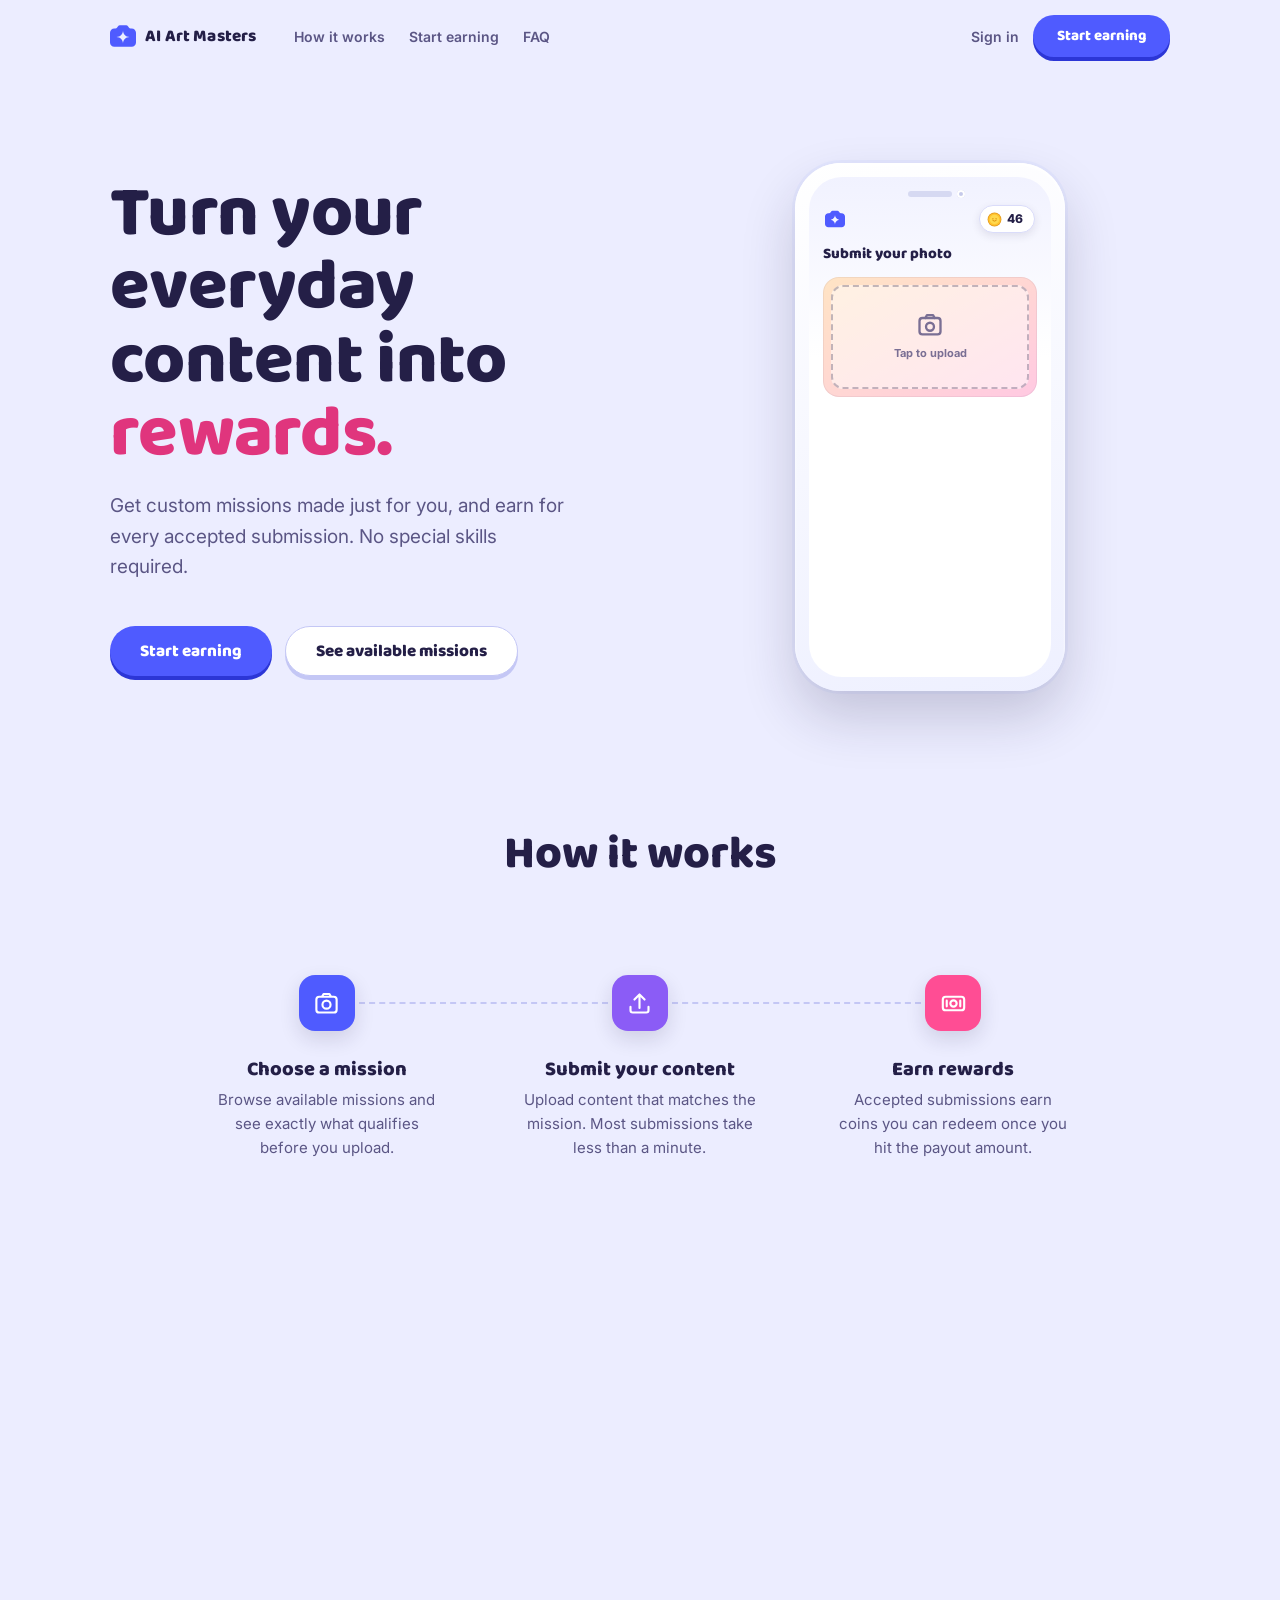
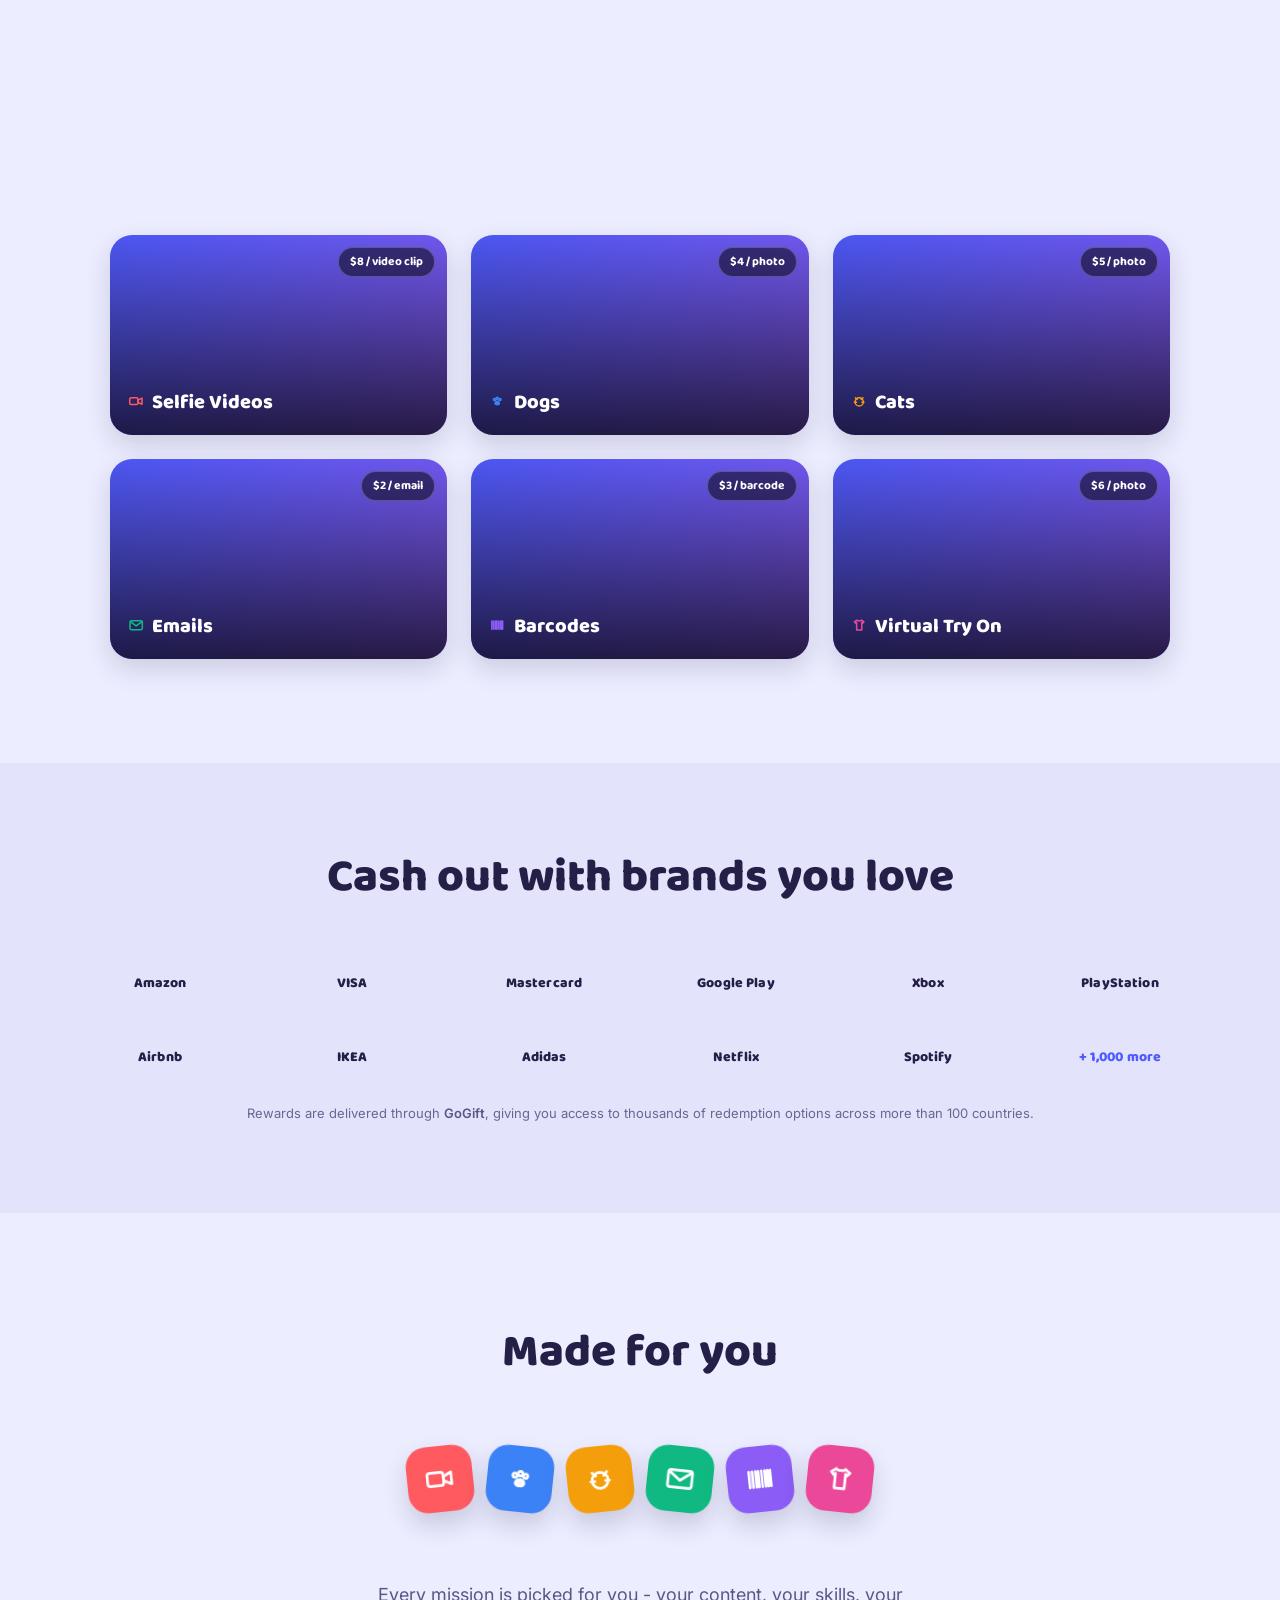
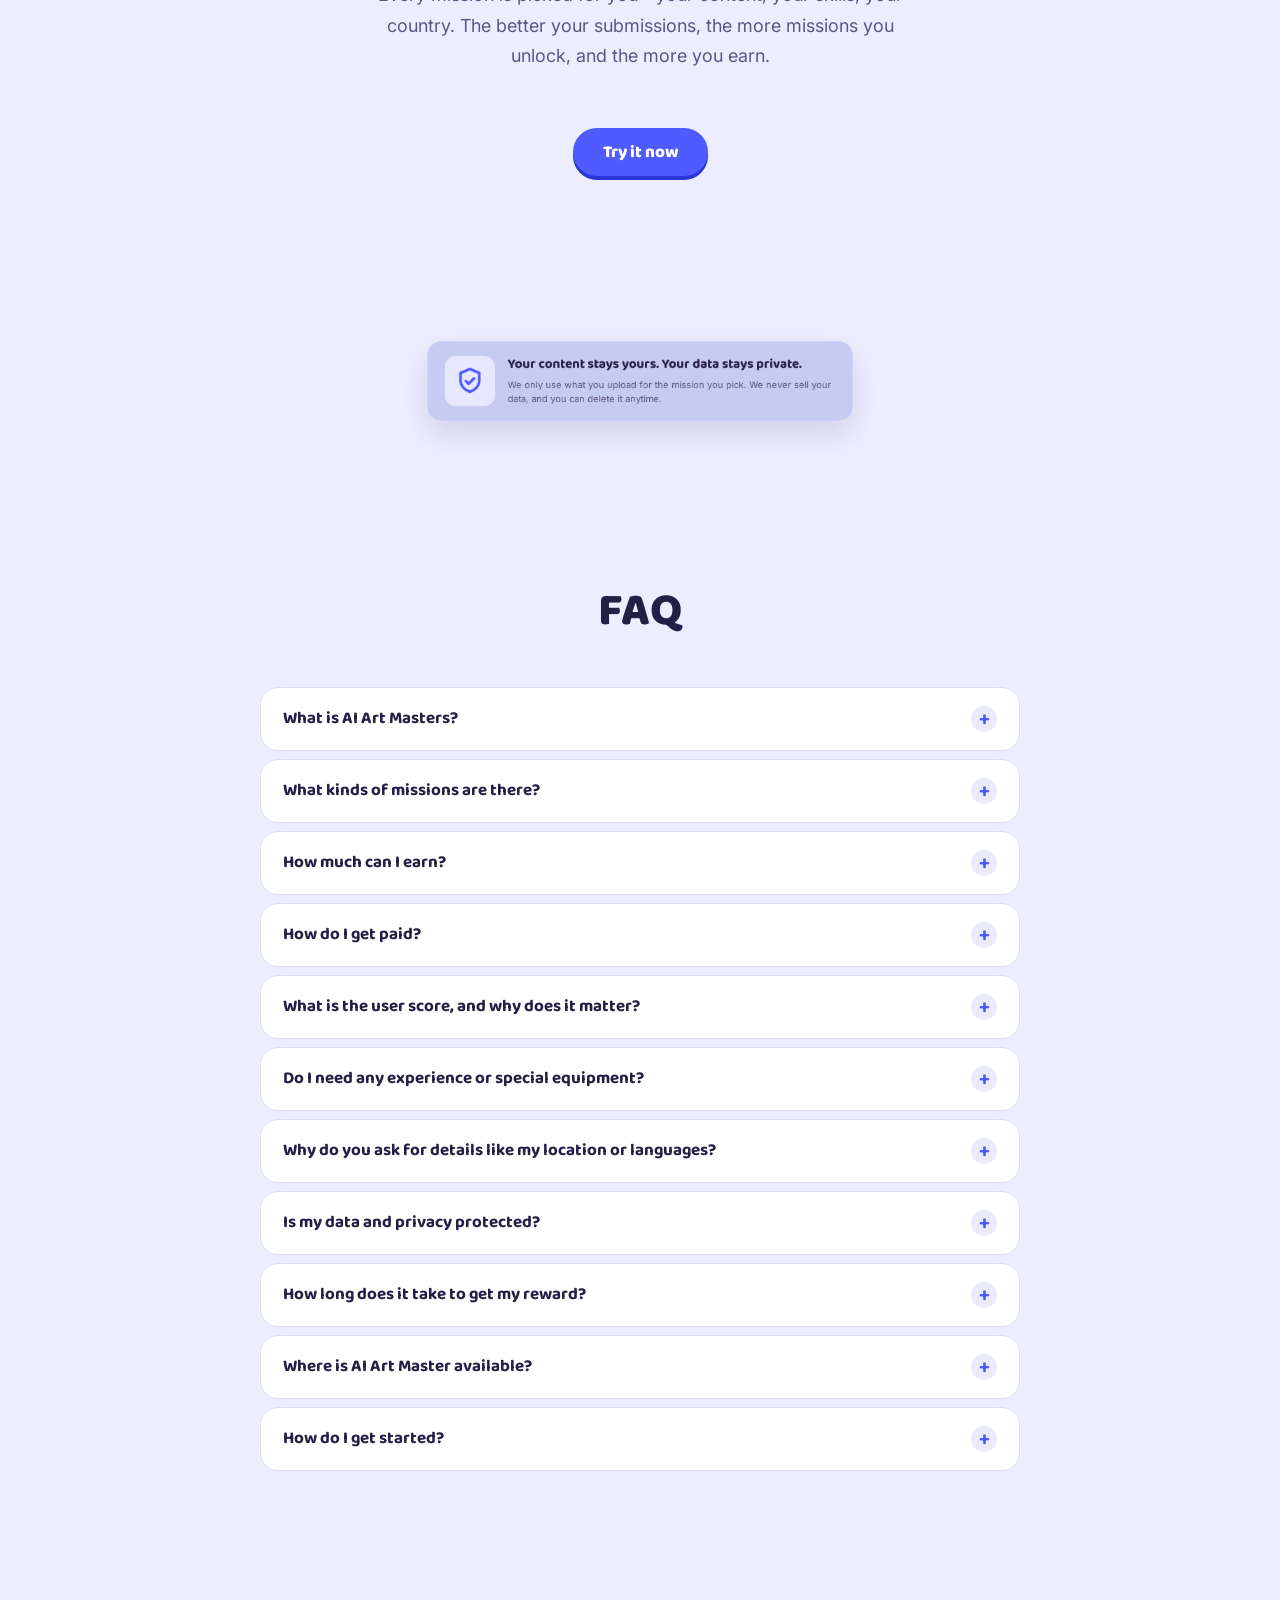
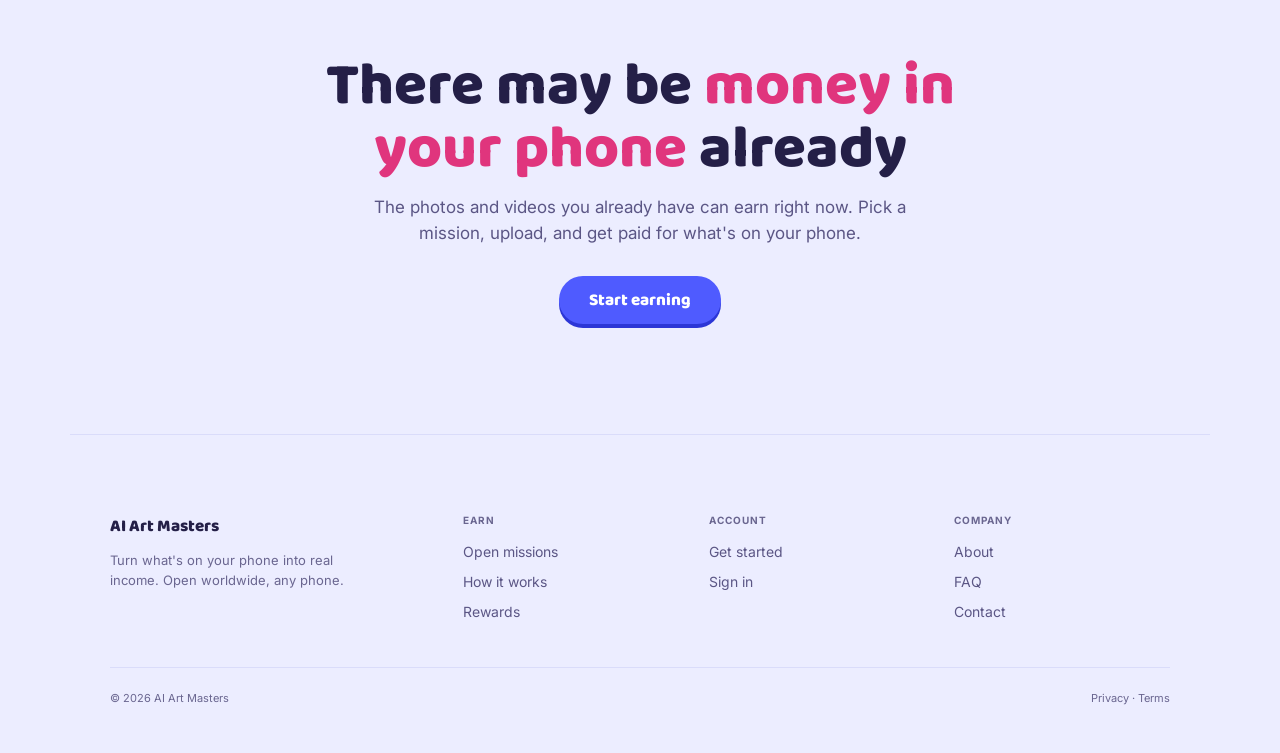
==== index.html @ e6ad7d8e "Sync" ====
<!DOCTYPE html><html lang="en"><head><meta charset="UTF-8"><meta name="viewport" content="width=device-width,initial-scale=1">
<title>AI Art Masters - Turn your content into rewards</title>
<meta name="description" content="Browse active missions, upload qualifying photos, videos, emails and more, and earn rewards for every accepted submission.">
<link rel="preconnect" href="https://fonts.googleapis.com"><link rel="preconnect" href="https://fonts.gstatic.com" crossorigin>
<link href="https://fonts.googleapis.com/css2?family=Baloo+2:wght@500;600;700;800&family=Inter:wght@400;500;600;700&display=swap" rel="stylesheet">
<link rel="stylesheet" href="brand/aam.css">
<script>try{if(!matchMedia('(prefers-reduced-motion: reduce)').matches)document.documentElement.classList.add('anim');}catch(e){}</script>
<style>
/* Reward brand logos shown in monochrome for a cleaner, unified look */
.paylogo>img{filter:grayscale(1);opacity:.62;transition:filter .2s,opacity .2s}
.paylogo>img[alt="Spotify"]{filter:grayscale(1) brightness(.6)}   /* Spotify renders too light otherwise */

/* All section titles: one consistent, clean fade-in on scroll (no slide) */
.anim .sec-head.reveal{opacity:0;transform:none;transition:opacity .45s ease}
.anim .sec-head.reveal.in{opacity:1}
/* Centered headings/text: balanced wrapping (no weird orphan breaks) + normalized widths */
.sec-head{max-width:600px}
.sec-h2{text-wrap:balance;max-width:18ch;margin-left:auto;margin-right:auto;text-align:center}
.sec-sub,.medley-cap,.final p{text-wrap:pretty;max-width:552px;margin-left:auto;margin-right:auto}
.paylogo:hover>img{filter:grayscale(1);opacity:.9}
/* Dissolve the big white card so the logo tiles sit directly on the page */
.paycard{background:transparent;border:0;box-shadow:none;padding:0}
/* Drop the individual logo cards too - logos sit straight on the page bg */
.paylogo{background:transparent;border:0;box-shadow:none}
.paylogo:hover{box-shadow:none;transform:translateY(-2px)}
.paylogo.more{background:transparent;border:0;box-shadow:none}
.paylogo.more>i{color:var(--primary)}

/* Missions: drop the white frame so the photos read cleaner */
.briefs .brief{border:0;box-shadow:0 10px 26px rgba(36,31,71,.16)}
/* Price moves to a top-right badge over the photo */
.briefs .brief .prow{position:absolute;top:12px;right:12px;left:auto;bottom:auto;width:auto;margin:0;z-index:3}
.briefs .brief .ppay{background:rgba(0,0,0,.5);border:1px solid rgba(255,255,255,.22);border-radius:999px;padding:5px 11px;font-family:var(--fd);font-weight:700;font-size:12px;color:#fff;backdrop-filter:blur(3px)}
/* Pull the missions grid closer to "How it works" so it feels connected */
#briefs{margin-top:var(--how-gallgap,-124px);transform:translateY(var(--how-galshift,-30px))}
/* Gallery thumbnails: clear first→last cascade as the grid scrolls in */
.anim #briefs .briefs>*{opacity:0;transform:translateY(16px);transition:opacity .5s ease,transform .55s cubic-bezier(.22,.61,.36,1)}
.anim #briefs .briefs.in>*{opacity:1;transform:none}
.anim #briefs .briefs.in>*:nth-child(1){transition-delay:0s}
.anim #briefs .briefs.in>*:nth-child(2){transition-delay:.09s}
.anim #briefs .briefs.in>*:nth-child(3){transition-delay:.18s}
.anim #briefs .briefs.in>*:nth-child(4){transition-delay:.27s}
.anim #briefs .briefs.in>*:nth-child(5){transition-delay:.36s}
.anim #briefs .briefs.in>*:nth-child(6){transition-delay:.45s}
#briefs .sec-head{margin-bottom:clamp(28px,4vw,40px)}

/* How it works - fully scroll-scrubbed timeline. The JS scrubber below sets every element's
   opacity / transform straight from scroll position, so the whole sequence is measured in vh
   of scrolling. Defaults live in the JS (window.__howT); #tune exposes every value. */
.anim #how.how-track.how-scroll{min-height:var(--how-track,150vh)}
.how-lead{height:0;margin-bottom:var(--how-lead,-34vh)}  /* +pushes the section down, −pulls it up so it centers with less scroll */
.how-shift{transform:translateY(var(--how-shift,-30px))}
/* no time-based transitions - the scrubber drives these elements per frame */
.anim #how .sec-head,
.anim #how .flow.how-anim .fstep .ic,
.anim #how .flow.how-anim .fstep .fbody,
.anim #how .flow.how-anim .fstep::after{transition:none}
.anim #how .flow.how-anim{opacity:1}             /* container always shown; pieces controlled one by one */
/* hidden until the scrubber reveals them (avoids a flash before JS runs) */
.anim #how .sec-head,
.anim #how .flow.how-anim .fstep .ic,
.anim #how .flow.how-anim .fstep .fbody{opacity:0}
/* the scrubber controls opacity on .fbody; keep its children visible so the text shows
   (aam.css otherwise forces h3/p to opacity:0 via classes we no longer add) */
.anim #how .flow.how-anim .fstep .fbody h3,
.anim #how .flow.how-anim .fstep .fbody p{opacity:1;transform:none}
/* steps sit in their own columns from the start (no center-slide) */
@media(min-width:760px){ .anim #how .flow.how-anim .fstep:nth-child(1){transform:none} }
/* dashed connectors: drawn fraction (0–1) comes straight from scroll */
@media(min-width:760px){
  .anim #how .flow.how-anim .fstep:nth-child(1)::after{transform:scaleX(var(--how-l1,0));transform-origin:left}
  .anim #how .flow.how-anim .fstep:nth-child(2)::after{transform:scaleX(var(--how-l2,0));transform-origin:left}
}
@media(max-width:759px){
  .anim #how .flow.how-anim .fstep:nth-child(1)::after{transform:scaleY(var(--how-l1,0));transform-origin:top}
  .anim #how .flow.how-anim .fstep:nth-child(2)::after{transform:scaleY(var(--how-l2,0));transform-origin:top}
}

/* More breathing room above the hero CTA buttons */
.hero .cta-row{margin-top:44px}
/* Mobile: match hero "Start Earning" CTA width to the secondary button */
@media(max-width:600px){
  .hero .cta-row{flex-direction:column;align-items:stretch}
  .hero .cta-row .btn{width:100%}
  .hero-in{gap:84px}            /* more breathing room between the CTA buttons and the phone mockup */
}

/* "Missions made for you" - centered CTA + icons scrubbed by scroll: wide stretch -> resting spots.
   --mp (0..1) is driven by the scroll handler; each chip interpolates its own start offset/tilt. */
#why .sec-h2{max-width:22ch}  /* longer headline: clean 2-line balance instead of 3 cramped lines */
#why .cta-row{margin-top:56px;justify-content:center}
#why{overflow-x:clip}  /* chips start translated +/-220px; clip horizontal spill so they don't cause mobile horizontal scroll. clip (not hidden) keeps vertical drop-shadows and adds no scroll container */
#why .medley{padding:18px 10px 40px}  /* no clipping; room for shadows */
.anim #why .medley{--mp:0}
.anim #why .mchip{
  transition:none;will-change:transform,opacity;
  transform:translateX(calc(var(--mx) * (1 - var(--mp)))) scale(calc(.78 + .22 * var(--mp))) rotate(var(--mr));
  opacity:clamp(0, calc(var(--mp) * 2), 1);
}
.anim #why .mchip:nth-child(1){--mx:-220px;--mr:-6deg}
.anim #why .mchip:nth-child(2){--mx:-132px;--mr:6deg}
.anim #why .mchip:nth-child(3){--mx:-46px;--mr:-6deg}
.anim #why .mchip:nth-child(4){--mx:46px;--mr:6deg}
.anim #why .mchip:nth-child(5){--mx:132px;--mr:-6deg}
.anim #why .mchip:nth-child(6){--mx:220px;--mr:6deg}
.anim #why .mchip:hover{transition:transform .25s cubic-bezier(.34,1.56,.64,1)}

/* Privacy banner - floating strip (same family as the profile new-mission banner), not a card */
#love{padding-top:clamp(8px,2vw,20px)}
#love .qband{display:flex;align-items:center;gap:18px;text-align:left;max-width:608px;padding:20px 24px;background:color-mix(in srgb,var(--primary) 20%,#e4e7ee);border:1px solid color-mix(in srgb,var(--primary) 28%,#fff);border-radius:20px;box-shadow:0 18px 40px rgba(36,31,71,.13);overflow:visible;transform-origin:center;will-change:transform}
#love .qband::before{display:none}
#love .qband .qtxt{position:relative}
#love .qband .q{font-size:clamp(16px,1.9vw,19px);color:var(--ink);max-width:none;margin:0}
#love .qband .a{font-family:var(--fb);font-size:13px;line-height:1.6;color:var(--ink2);margin-top:6px}
.qshield{display:inline-flex;align-items:center;justify-content:center;width:80px;height:80px;box-sizing:border-box;border-radius:16px;background:color-mix(in srgb,var(--primary) 14%,#fff);color:var(--primary);flex:none;transform-origin:center}  /* JS sizes it to a perfect square matching the text-block height on desktop */
.qshield svg{width:46px;height:46px}
@media(max-width:560px){
  #love .qband{flex-direction:column;align-items:center;text-align:center;padding:24px 30px}  /* center icon + text; roomier side padding so copy clears the edge */
  .qshield{width:64px;height:64px}  /* column layout: fixed square above the text */
}

/* FAQ - tighter spacing between question cards */
#faq .faq{gap:8px}

/* Rewards heading stays on one line on desktop */
@media(min-width:861px){
  #payout .sec-head{max-width:none}
  #payout .sec-h2{white-space:nowrap;max-width:none}
}
/* Payout: center the whole block vertically within the viewport */
#payout{min-height:100vh;display:flex;flex-direction:column;justify-content:center}

/* Extra breathing room under the "How it works" and "Available missions" titles (2x the default) */
#how .sec-head,#briefs .sec-head{margin-bottom:clamp(66px,9vw,96px)}

/* Available missions gallery: thumbnails are scroll-scrubbed (JS) - they scale + fade in as the grid rises, completing when the section reaches screen centre. */
.anim #briefs .briefs>.brief{opacity:0;transform:scale(.62);transition:none}
.anim #briefs .briefs.in>.brief{opacity:1;transform:none;transition:transform .25s cubic-bezier(.34,1.56,.64,1)}

/* "Try it now" CTA: reveal on scroll. Don't inherit the hero's on-load fadeUp animation. */
.anim .cta-row.reveal{animation:none;opacity:0;transform:translateY(14px);transition:opacity .5s ease,transform .5s cubic-bezier(.22,.61,.36,1)}
.anim .cta-row.reveal.in{opacity:1;transform:none}

/* Gift-card logos: slide up from a few px below into place on scroll (no fade) */
.anim .riseup>*{transform:translateY(12px);transition:transform .55s cubic-bezier(.22,.61,.36,1)}
.anim .riseup.in>*{transform:none}
.anim .riseup.in>*:nth-child(2){transition-delay:.04s}
.anim .riseup.in>*:nth-child(3){transition-delay:.08s}
.anim .riseup.in>*:nth-child(4){transition-delay:.12s}
.anim .riseup.in>*:nth-child(5){transition-delay:.16s}
.anim .riseup.in>*:nth-child(6){transition-delay:.20s}
.anim .riseup.in>*:nth-child(7){transition-delay:.24s}
.anim .riseup.in>*:nth-child(8){transition-delay:.28s}
.anim .riseup.in>*:nth-child(9){transition-delay:.32s}
.anim .riseup.in>*:nth-child(10){transition-delay:.36s}
.anim .riseup.in>*:nth-child(11){transition-delay:.40s}
.anim .riseup.in>*:nth-child(12){transition-delay:.44s}

/* --- Tighter rhythm for the sections after the gallery (kills the dead space between them) --- */
/* Each .sec carried up to 100px top + 100px bottom = ~200px gaps. Halve it for the lower sections. */
#payout,#why,#love,#faq{padding-top:clamp(44px,5.8vw,76px);padding-bottom:clamp(44px,5.8vw,76px)}
/* Payout no longer reserves a whole screen of height - this was the single biggest empty gap. */
#payout{min-height:auto;display:block}
/* Pull "Cash out" up closer to the gallery it follows. */
#briefs{padding-bottom:clamp(44px,5.8vw,76px)}
/* Trim the gap under the lower section titles (gallery/how keep their larger spacing via #id rules). */
.sec-head{margin-bottom:clamp(33px,4.6vw,50px)}
/* Extra room between "Cash out" and "Made for you" - that boundary read too tight. */
#why{padding-top:clamp(72px,9vw,116px)}
/* Narrow the closing headline so it wraps tighter. */
.final h2{max-width:65%;margin-left:auto;margin-right:auto}
/* "How it works" track default trimmed to 150vh (set on the fallback above so the tuner can still override it). */
#how{padding-bottom:clamp(24px,3vw,40px)}
/* Pull the gallery title closer to its grid (was ~96px below). */
#briefs .sec-head{margin-bottom:clamp(34px,4.6vw,50px)}

/* "Cash out with brands you love" - full-width band, a hue slightly darker than the page bg */
#payout{
  max-width:none;                         /* cancel the .wrap 1140px limit so the band runs edge to edge */
  background:#E3E4FB;                      /* lavender just a touch darker than the #ECEDFF bg */
  padding-top:clamp(60px,7vw,96px);
  padding-bottom:clamp(60px,7vw,96px);
}
#payout>*{max-width:1140px;margin-left:auto;margin-right:auto}  /* keep content centered at page width */

/* "Made for you" title: no fade - just slide up into place */
.anim #why .sec-head.reveal{opacity:1;transform:translateY(22px);transition:transform .55s cubic-bezier(.22,.61,.36,1)}
.anim #why .sec-head.reveal.in{opacity:1;transform:none}

/* ---- Mobile: subtle scroll animations ----
   The desktop choreography (how-it-works 150vh scrub runway, gallery scale-scrub, medley ±220px
   converge, plus the pull-up margins .how-lead -34vh / #briefs -124px) is too much on a tall, narrow
   phone. On mobile we drop the runway/pull-ups and replace it with one light fade + small rise per
   element as it scrolls into view - subtle, not the heavy desktop motion. */
@media(max-width:759px){
  .anim #how.how-track.how-scroll{min-height:auto}     /* no 150vh scrub runway */
  .how-lead{height:auto;margin-bottom:0}               /* no -34vh overlap */
  .how-shift{transform:none}
  #briefs{margin-top:0;transform:none}                 /* no -124px pull-up overlap */

  /* how-it-works: subtle fade + small rise (the .in class is added by the IntersectionObserver) */
  .anim #how .sec-head,
  .anim #how .flow.how-anim .fstep .ic,
  .anim #how .flow.how-anim .fstep .fbody{opacity:0;transform:translateY(12px);transition:opacity .5s ease,transform .5s cubic-bezier(.22,.61,.36,1)}
  .anim #how .sec-head.in,
  .anim #how .flow.how-anim .fstep.in .ic,
  .anim #how .flow.how-anim .fstep.in .fbody{opacity:1;transform:none}
  /* connector geometry: a real 3px-wide box filled with a dashed gradient, anchored top + bottom.
     iOS Safari/WebKit renders border-only zero-width boxes, % heights on auto-height flex parents,
     and color-mix() unreliably - any of which made the line invisible on iPhone. A filled box with
     a hardcoded color and top/bottom offsets renders everywhere. */
  #how .flow .fstep:nth-child(1)::after,
  #how .flow .fstep:nth-child(2)::after{
    left:26px; width:3px; top:62px; bottom:-12px; height:auto;     /* -12px reaches into the next icon */
    border:none;
    background:repeating-linear-gradient(to bottom,#8088db 0 5px,transparent 5px 11px);
    transform-origin:top;
  }
  /* visible by default (override the scrub var rule above); the line draws in on .in, and if the
     animation never runs the line still shows. */
  .anim #how .flow.how-anim .fstep:nth-child(1)::after,
  .anim #how .flow.how-anim .fstep:nth-child(2)::after{transform:none}
  .anim #how .flow.how-anim .fstep:nth-child(1).in::after,
  .anim #how .flow.how-anim .fstep:nth-child(2).in::after{animation:howDraw .55s cubic-bezier(.4,0,.2,1) both}
  @keyframes howDraw{from{transform:scaleY(0)}to{transform:scaleY(1)}}

  /* medley chips: subtle fade + small rise, NOT the big horizontal converge */
  .anim #why .mchip{transform:translateY(12px)!important;opacity:0!important;transition:transform .5s cubic-bezier(.22,.61,.36,1),opacity .45s ease}
  .anim #why .medley.in .mchip{transform:none!important;opacity:1!important}

  /* gallery cards keep the desktop scroll-scrub on mobile (handled by JS + the base #briefs rules) */

  /* re-enable a subtle fade + rise for generic section reveals on mobile (aam.css makes them static) */
  .anim .reveal{opacity:0;transform:translateY(12px);transition:opacity .5s ease,transform .5s cubic-bezier(.22,.61,.36,1)}
  .anim .reveal.in{opacity:1;transform:none}

  /* "There may be money in your phone" - widen ~20% on mobile so it wraps less tightly */
  .final h2{max-width:94%}
}
</style>
</head>
<body>
<svg width="0" height="0" aria-hidden="true" style="position:absolute"><defs><radialGradient id="aamGold" cx="38%" cy="30%" r="80%"><stop offset="0" stop-color="#FFF4C2"/><stop offset=".4" stop-color="#F7CB52"/><stop offset=".8" stop-color="#E2A521"/><stop offset="1" stop-color="#B97A0C"/></radialGradient><linearGradient id="aamGoldRim" x1="0" y1="0" x2="0" y2="1"><stop offset="0" stop-color="#EEBC44"/><stop offset="1" stop-color="#7E5206"/></linearGradient></defs></svg>

<nav class="nav" id="nav"><div class="nav-in">
  <a class="brand" href="#"><svg viewBox="0 0 24 20" style="width:26px;height:22px"><path d="M14.9297 0C15.5984 1.83494e-05 16.2228 0.334243 16.5938 0.890625L17.4062 2.10938C17.7772 2.66576 18.4016 2.99998 19.0703 3H20C22.2091 3 24 4.79086 24 7V16C24 18.2091 22.2091 20 20 20H4C1.79086 20 8.05333e-09 18.2091 0 16V7C0 4.79086 1.79086 3 4 3H4.92969C5.59837 2.99998 6.22283 2.66576 6.59375 2.10938L7.40625 0.890625C7.77717 0.334243 8.40163 1.83494e-05 9.07031 0H14.9297ZM12 5C12 8.3135 9.3135 11 6 11C9.3135 11 12 13.6865 12 17C12 13.6865 14.6865 11 18 11C14.6865 11 12 8.3135 12 5Z" fill="#4F5BFF"/></svg><span class="wm">AI Art Masters</span></a>
  <div class="nav-links"><a href="#how">How it works</a><a href="#briefs">Start earning</a><a href="#faq">FAQ</a></div>
  <div class="nav-right"><a class="signin" href="home.html">Sign in</a><a class="btn btn-p" href="welcome-quiz.html">Start earning</a></div>
  <button class="nav-toggle" id="navToggle" aria-label="Open menu" aria-expanded="false" aria-controls="navMobile"><span></span><span></span><span></span></button>
</div>
<div class="nav-mobile" id="navMobile">
  <a href="#how">How it works</a>
  <a href="#briefs">Start earning</a>
  <a href="#faq">FAQ</a>
  <a class="m-signin" href="home.html">Sign in</a>
  <a class="btn btn-p btn-lg" href="welcome-quiz.html">Start earning</a>
</div></nav>

<header class="hero wrap">
  <div class="hero-in">
    <div class="hcopy">
      <h1>Turn your everyday content into <span class="hl">rewards.</span></h1>
      <p class="sub">Get custom missions made just for you, and earn for every accepted submission. No special skills required.</p>
      <div class="cta-row"><a class="btn btn-p btn-lg" href="welcome-quiz.html">Start earning</a><a class="btn btn-g btn-lg" href="#briefs">See available missions</a></div>
    </div>
    <div class="mock">
      <div class="device" id="device" data-step="1">
       <div class="screen">
        <span class="ear"></span>
        <div class="ahead">
          <span class="alogo"><svg viewBox="0 0 24 20" aria-hidden="true"><path d="M14.9297 0C15.5984 1.83e-05 16.2228 0.334243 16.5938 0.890625L17.4062 2.10938C17.7772 2.66576 18.4016 2.99998 19.0703 3H20C22.2091 3 24 4.79086 24 7V16C24 18.2091 22.2091 20 20 20H4C1.79086 20 8.05e-09 18.2091 0 16V7C0 4.79086 1.79086 3 4 3H4.92969C5.59837 2.99998 6.22283 2.66576 6.59375 2.10938L7.40625 0.890625C7.77717 0.334243 8.40163 1.83e-05 9.07031 0H14.9297ZM12 5C12 8.3135 9.3135 11 6 11C9.3135 11 12 13.6865 12 17C12 13.6865 14.6865 11 18 11C14.6865 11 12 8.3135 12 5Z" fill="#4F5BFF"/></svg></span>
          <span class="bpill"><svg viewBox="0 0 20 20" aria-hidden="true"><circle cx="10" cy="10" r="9.2" fill="#E0951A"/><circle cx="10" cy="10" r="8.3" fill="#FFC22E"/><circle cx="10" cy="10" r="6.3" fill="#FFD84D"/><ellipse cx="7.9" cy="9" rx=".75" ry="1" fill="#D98A0A"/><ellipse cx="12.1" cy="9" rx=".75" ry="1" fill="#D98A0A"/><path d="M7.8 11.4 Q10 13.2 12.2 11.4" fill="none" stroke="#D98A0A" stroke-width="1.2" stroke-linecap="round"/></svg><span class="bnum">46</span></span>
        </div>
        <div class="stage">

          <!-- 1 · pick a mission -->
          <div class="scrn s1">
            <div class="stitle">Pick a mission</div>
            <div class="mlist">
              <div class="mrow m-photo"><span class="mic" style="background:#F76707"><svg viewBox="0 0 24 24" fill="none" stroke="currentColor" stroke-width="2.2" stroke-linecap="round" stroke-linejoin="round"><rect x="3" y="6" width="18" height="14" rx="2.5"/><circle cx="12" cy="13.5" r="3.4"/><path d="M8 6l1.4-2.4h5.2L16 6"/></svg></span><span class="nm">Photo</span><span class="pay">+4 / photo</span></div>
              <div class="mrow m-video"><span class="mic" style="background:#4F5BFF"><svg viewBox="0 0 24 24" fill="none" stroke="currentColor" stroke-width="2.2" stroke-linecap="round" stroke-linejoin="round"><rect x="2.5" y="7" width="12" height="10" rx="2"/><path d="M14.5 10.5l6-3v9l-6-3z"/></svg></span><span class="nm">Video</span><span class="pay">+8 / clip</span></div>
              <div class="mrow m-audio"><span class="mic" style="background:#845EF7"><svg viewBox="0 0 24 24" fill="none" stroke="currentColor" stroke-width="2.2" stroke-linecap="round" stroke-linejoin="round"><rect x="9" y="3" width="6" height="11" rx="3"/><path d="M6 11a6 6 0 0 0 12 0M12 17v3"/></svg></span><span class="nm">Audio</span><span class="pay">+6 / clip</span></div>
            </div>
            <span class="tapper"><span class="tapring"></span><svg class="hand" viewBox="0 0 160 160" fill="#fff" stroke="#000" stroke-width="4" stroke-linejoin="round" stroke-linecap="round" aria-hidden="true"><path d="M45.6328 28.4951C47.7147 27.7381 49.8073 27.8494 51.7754 28.8408L51.7764 28.8389C53.8528 29.8276 55.267 31.5867 56.0957 33.8545L56.0967 33.8564L70.166 72.4395L70.1709 72.4521C70.4122 73.1278 70.6513 73.3467 70.748 73.4131C70.8816 73.4726 70.9661 73.4798 71.0459 73.4639C71.0704 73.4494 71.084 73.4388 71.0918 73.4307C71.1059 73.416 71.1439 73.3728 71.1855 73.2656L71.1953 73.2402L71.2061 73.2148C71.2154 73.1925 71.3185 72.925 71.0254 72.1787L71.0156 72.1533L71.0059 72.127L66.8389 60.6006V60.5996C66.3879 59.3831 66.287 58.0134 66.9766 56.7461C67.6376 55.5313 68.8156 54.8062 70.0391 54.3613L70.0459 54.3584L70.0537 54.3564C72.7232 53.4093 75.3742 53.4302 77.8955 54.5107C80.6068 55.6727 82.4483 58.1468 83.6367 61.3916H83.6377L85.6396 66.8027L85.6475 66.8242L85.6543 66.8447C85.7873 67.2306 85.9207 67.47 86.0234 67.6094C86.073 67.6766 86.1116 67.7162 86.1357 67.7373C86.159 67.7577 86.1722 67.7638 86.1738 67.7646C86.3364 67.8459 86.4333 67.8538 86.5225 67.8359C86.5472 67.8213 86.5615 67.8109 86.5693 67.8027C86.5827 67.7888 86.6133 67.7491 86.6514 67.6572C86.6828 67.5578 86.7416 67.2249 86.4805 66.4932L84.3799 60.623C83.9216 59.4008 83.8158 58.0215 84.5098 56.7461C85.1707 55.5315 86.348 54.8062 87.5713 54.3613C90.3402 53.351 93.0948 53.4761 95.6973 54.7773C98.3348 56.0961 100.151 58.388 101.227 61.3994H101.228L102.252 64.2031C102.528 64.9268 102.764 65.1385 102.817 65.1797C102.944 65.2387 103.045 65.2581 103.158 65.2422C103.19 65.2106 103.231 65.1538 103.275 65.04L103.285 65.0146L103.296 64.9893C103.319 64.9334 103.413 64.6423 103.15 63.9033L101.581 59.5742V59.5732C101.271 58.7222 101.143 57.6733 101.629 56.6533C102.108 55.6479 102.99 55.0767 103.821 54.7549L103.874 54.7354C105.983 53.9857 108.175 54.0594 110.362 54.8467C112.553 55.6355 114.529 57.1074 116.311 59.1221L116.657 59.5186C118.37 61.5351 119.745 64.0599 120.819 67.0332H120.818L124.388 76.7656L124.391 76.7754C127.315 84.8821 128.486 92.419 127.801 99.3506V99.3516C127.113 106.267 124.598 112.334 120.251 117.489L120.25 117.488C115.935 122.648 109.913 126.574 102.306 129.334C93.8138 132.429 85.2609 132.833 76.7031 130.524V130.525C68.0041 128.216 59.9655 122.257 52.5459 112.955L52.5449 112.954L35.3906 91.417L35.3633 91.3828L35.3379 91.3467C35.0324 90.9266 34.7276 90.4893 34.4248 90.0352C34.0376 89.4542 33.7195 88.808 33.459 88.1133L33.4512 88.0928L33.4434 88.0713C32.7665 86.137 32.8684 84.1813 33.7246 82.3154H33.7236C34.6321 80.2966 36.2909 78.9331 38.4424 78.1689C39.9222 77.619 41.4415 77.4947 42.9346 77.9023H42.9355C44.4697 78.3115 45.8361 79.2445 47.0508 80.501L47.0645 80.5146L47.0771 80.5283L60.9473 95.4248C61.2046 95.6812 61.4046 95.8477 61.5479 95.9541C61.5404 95.9183 61.5304 95.876 61.5156 95.8271L40.9209 39.3945L40.7754 38.9736C40.0927 36.8685 40.072 34.782 40.9072 32.833L40.9111 32.8232L40.916 32.8125C41.8367 30.7293 43.4622 29.2822 45.6328 28.4961V28.4951Z"/></svg></span>
          </div>

          <!-- 2 · submit media: pick a photo → upload → submitted -->
          <div class="scrn s2">
            <div class="stitle">Submit your photo</div>
            <div class="shot">
              <div class="up-empty up-photo"><svg viewBox="0 0 24 24" fill="none" stroke="currentColor" stroke-width="2" stroke-linecap="round" stroke-linejoin="round"><rect x="3" y="6" width="18" height="14" rx="2.5"/><circle cx="12" cy="13.5" r="3.4"/><path d="M8 6l1.4-2.4h5.2L16 6"/></svg><span>Tap to upload</span></div>
              <div class="up-empty up-video"><svg viewBox="0 0 24 24" fill="none" stroke="currentColor" stroke-width="2" stroke-linecap="round" stroke-linejoin="round"><rect x="2.5" y="7" width="12" height="10" rx="2"/><path d="M14.5 10.5l6-3v9l-6-3z"/></svg><span>Tap to upload</span></div>
              <div class="up-empty up-audio"><svg viewBox="0 0 24 24" fill="none" stroke="currentColor" stroke-width="2" stroke-linecap="round" stroke-linejoin="round"><rect x="9" y="3" width="6" height="11" rx="3"/><path d="M6 11a6 6 0 0 0 12 0M12 17v3"/></svg><span>Tap to upload</span></div>
              <svg class="cap dog" viewBox="0 0 80 80" aria-hidden="true">
                <ellipse cx="22" cy="30" rx="11" ry="16" fill="#6B4423"/>
                <ellipse cx="58" cy="30" rx="11" ry="16" fill="#6B4423"/>
                <circle cx="40" cy="43" r="24" fill="#A8702F"/>
                <ellipse cx="40" cy="53" rx="15" ry="12" fill="#E8CCA2"/>
                <circle cx="31" cy="39" r="3.4" fill="#2A1A0E"/>
                <circle cx="49" cy="39" r="3.4" fill="#2A1A0E"/>
                <ellipse cx="40" cy="49" rx="4.4" ry="3.3" fill="#2A1A0E"/>
                <path d="M40 52v5M40 57c-2.6 0-4.4-1.2-5-3M40 57c2.6 0 4.4-1.2 5-3" stroke="#5B3A1E" stroke-width="1.7" fill="none" stroke-linecap="round"/>
              </svg>
              <svg class="cap vid" viewBox="0 0 80 80" aria-hidden="true">
                <rect x="8" y="15" width="64" height="50" rx="10" fill="#4F5BFF"/>
                <circle cx="40" cy="40" r="13" fill="#fff"/>
                <path d="M36 33.5l9 6.5-9 6.5z" fill="#4F5BFF"/>
              </svg>
              <div class="cap wave"><i></i><i></i><i></i><i></i><i></i><i></i><i></i><i></i><i></i><i></i><i></i><i></i><i></i></div>
              <span class="flash"></span>
            </div>
            <div class="prog"><span></span></div>
            <div class="pstat"><span class="ck"><svg viewBox="0 0 24 24" fill="none" stroke="currentColor" stroke-width="3.2" stroke-linecap="round" stroke-linejoin="round"><path d="M5 12.5l4.5 4.5L19 7.5"/></svg></span><span class="ptxt">Uploading…</span></div>
            <span class="tapper"><span class="tapring"></span><svg class="hand hands2" viewBox="0 0 160 160" fill="#fff" stroke="#000" stroke-width="4" stroke-linejoin="round" stroke-linecap="round" aria-hidden="true"><path d="M45.6328 28.4951C47.7147 27.7381 49.8073 27.8494 51.7754 28.8408L51.7764 28.8389C53.8528 29.8276 55.267 31.5867 56.0957 33.8545L56.0967 33.8564L70.166 72.4395L70.1709 72.4521C70.4122 73.1278 70.6513 73.3467 70.748 73.4131C70.8816 73.4726 70.9661 73.4798 71.0459 73.4639C71.0704 73.4494 71.084 73.4388 71.0918 73.4307C71.1059 73.416 71.1439 73.3728 71.1855 73.2656L71.1953 73.2402L71.2061 73.2148C71.2154 73.1925 71.3185 72.925 71.0254 72.1787L71.0156 72.1533L71.0059 72.127L66.8389 60.6006V60.5996C66.3879 59.3831 66.287 58.0134 66.9766 56.7461C67.6376 55.5313 68.8156 54.8062 70.0391 54.3613L70.0459 54.3584L70.0537 54.3564C72.7232 53.4093 75.3742 53.4302 77.8955 54.5107C80.6068 55.6727 82.4483 58.1468 83.6367 61.3916H83.6377L85.6396 66.8027L85.6475 66.8242L85.6543 66.8447C85.7873 67.2306 85.9207 67.47 86.0234 67.6094C86.073 67.6766 86.1116 67.7162 86.1357 67.7373C86.159 67.7577 86.1722 67.7638 86.1738 67.7646C86.3364 67.8459 86.4333 67.8538 86.5225 67.8359C86.5472 67.8213 86.5615 67.8109 86.5693 67.8027C86.5827 67.7888 86.6133 67.7491 86.6514 67.6572C86.6828 67.5578 86.7416 67.2249 86.4805 66.4932L84.3799 60.623C83.9216 59.4008 83.8158 58.0215 84.5098 56.7461C85.1707 55.5315 86.348 54.8062 87.5713 54.3613C90.3402 53.351 93.0948 53.4761 95.6973 54.7773C98.3348 56.0961 100.151 58.388 101.227 61.3994H101.228L102.252 64.2031C102.528 64.9268 102.764 65.1385 102.817 65.1797C102.944 65.2387 103.045 65.2581 103.158 65.2422C103.19 65.2106 103.231 65.1538 103.275 65.04L103.285 65.0146L103.296 64.9893C103.319 64.9334 103.413 64.6423 103.15 63.9033L101.581 59.5742V59.5732C101.271 58.7222 101.143 57.6733 101.629 56.6533C102.108 55.6479 102.99 55.0767 103.821 54.7549L103.874 54.7354C105.983 53.9857 108.175 54.0594 110.362 54.8467C112.553 55.6355 114.529 57.1074 116.311 59.1221L116.657 59.5186C118.37 61.5351 119.745 64.0599 120.819 67.0332H120.818L124.388 76.7656L124.391 76.7754C127.315 84.8821 128.486 92.419 127.801 99.3506V99.3516C127.113 106.267 124.598 112.334 120.251 117.489L120.25 117.488C115.935 122.648 109.913 126.574 102.306 129.334C93.8138 132.429 85.2609 132.833 76.7031 130.524V130.525C68.0041 128.216 59.9655 122.257 52.5459 112.955L52.5449 112.954L35.3906 91.417L35.3633 91.3828L35.3379 91.3467C35.0324 90.9266 34.7276 90.4893 34.4248 90.0352C34.0376 89.4542 33.7195 88.808 33.459 88.1133L33.4512 88.0928L33.4434 88.0713C32.7665 86.137 32.8684 84.1813 33.7246 82.3154H33.7236C34.6321 80.2966 36.2909 78.9331 38.4424 78.1689C39.9222 77.619 41.4415 77.4947 42.9346 77.9023H42.9355C44.4697 78.3115 45.8361 79.2445 47.0508 80.501L47.0645 80.5146L47.0771 80.5283L60.9473 95.4248C61.2046 95.6812 61.4046 95.8477 61.5479 95.9541C61.5404 95.9183 61.5304 95.876 61.5156 95.8271L40.9209 39.3945L40.7754 38.9736C40.0927 36.8685 40.072 34.782 40.9072 32.833L40.9111 32.8232L40.916 32.8125C41.8367 30.7293 43.4622 29.2822 45.6328 28.4961V28.4951Z"/></svg></span>
          </div>

          <!-- 3 · earn coins -->
          <div class="scrn s3">
            <svg class="bigcoin" viewBox="0 0 20 20" aria-hidden="true"><circle cx="10" cy="10" r="9.4" fill="#E0951A"/><circle cx="10" cy="10" r="8.4" fill="#FFC22E"/><circle cx="10" cy="10" r="6.3" fill="#FFD84D"/><ellipse cx="7.9" cy="9" rx=".8" ry="1.1" fill="#D98A0A"/><ellipse cx="12.1" cy="9" rx=".8" ry="1.1" fill="#D98A0A"/><path d="M7.6 11.3 Q10 13.4 12.4 11.3" fill="none" stroke="#D98A0A" stroke-width="1.3" stroke-linecap="round"/><ellipse cx="7" cy="6.4" rx="2.4" ry="1.1" fill="#fff" opacity=".34"/></svg>
            <div class="earned">+4 coins</div>
            <div class="esub">Dog photo accepted</div>
            <svg class="spk a" viewBox="0 0 24 24" fill="currentColor" aria-hidden="true"><path d="M12 2l2 6 6 2-6 2-2 6-2-6-6-2 6-2 2-6z"/></svg>
            <svg class="spk b" viewBox="0 0 24 24" fill="currentColor" aria-hidden="true"><path d="M12 2l2 6 6 2-6 2-2 6-2-6-6-2 6-2 2-6z"/></svg>
            <svg class="spk c" viewBox="0 0 24 24" fill="currentColor" aria-hidden="true"><path d="M12 2l2 6 6 2-6 2-2 6-2-6-6-2 6-2 2-6z"/></svg>
          </div>

          <!-- 4 · cash out @ 50 coins → gift card -->
          <div class="scrn s4">
            <div class="stitle">Cash out</div>
            <div class="gift">
              <div class="gtop"><span class="glbl">Gift card</span></div>
              <div class="amt">$50</div>
            </div>
            <div class="cashbtn">Cash out</div>
            <span class="tapper"><span class="tapring"></span><svg class="hand handb" viewBox="0 0 160 160" fill="#fff" stroke="#000" stroke-width="4" stroke-linejoin="round" stroke-linecap="round" aria-hidden="true"><path d="M45.6328 28.4951C47.7147 27.7381 49.8073 27.8494 51.7754 28.8408L51.7764 28.8389C53.8528 29.8276 55.267 31.5867 56.0957 33.8545L56.0967 33.8564L70.166 72.4395L70.1709 72.4521C70.4122 73.1278 70.6513 73.3467 70.748 73.4131C70.8816 73.4726 70.9661 73.4798 71.0459 73.4639C71.0704 73.4494 71.084 73.4388 71.0918 73.4307C71.1059 73.416 71.1439 73.3728 71.1855 73.2656L71.1953 73.2402L71.2061 73.2148C71.2154 73.1925 71.3185 72.925 71.0254 72.1787L71.0156 72.1533L71.0059 72.127L66.8389 60.6006V60.5996C66.3879 59.3831 66.287 58.0134 66.9766 56.7461C67.6376 55.5313 68.8156 54.8062 70.0391 54.3613L70.0459 54.3584L70.0537 54.3564C72.7232 53.4093 75.3742 53.4302 77.8955 54.5107C80.6068 55.6727 82.4483 58.1468 83.6367 61.3916H83.6377L85.6396 66.8027L85.6475 66.8242L85.6543 66.8447C85.7873 67.2306 85.9207 67.47 86.0234 67.6094C86.073 67.6766 86.1116 67.7162 86.1357 67.7373C86.159 67.7577 86.1722 67.7638 86.1738 67.7646C86.3364 67.8459 86.4333 67.8538 86.5225 67.8359C86.5472 67.8213 86.5615 67.8109 86.5693 67.8027C86.5827 67.7888 86.6133 67.7491 86.6514 67.6572C86.6828 67.5578 86.7416 67.2249 86.4805 66.4932L84.3799 60.623C83.9216 59.4008 83.8158 58.0215 84.5098 56.7461C85.1707 55.5315 86.348 54.8062 87.5713 54.3613C90.3402 53.351 93.0948 53.4761 95.6973 54.7773C98.3348 56.0961 100.151 58.388 101.227 61.3994H101.228L102.252 64.2031C102.528 64.9268 102.764 65.1385 102.817 65.1797C102.944 65.2387 103.045 65.2581 103.158 65.2422C103.19 65.2106 103.231 65.1538 103.275 65.04L103.285 65.0146L103.296 64.9893C103.319 64.9334 103.413 64.6423 103.15 63.9033L101.581 59.5742V59.5732C101.271 58.7222 101.143 57.6733 101.629 56.6533C102.108 55.6479 102.99 55.0767 103.821 54.7549L103.874 54.7354C105.983 53.9857 108.175 54.0594 110.362 54.8467C112.553 55.6355 114.529 57.1074 116.311 59.1221L116.657 59.5186C118.37 61.5351 119.745 64.0599 120.819 67.0332H120.818L124.388 76.7656L124.391 76.7754C127.315 84.8821 128.486 92.419 127.801 99.3506V99.3516C127.113 106.267 124.598 112.334 120.251 117.489L120.25 117.488C115.935 122.648 109.913 126.574 102.306 129.334C93.8138 132.429 85.2609 132.833 76.7031 130.524V130.525C68.0041 128.216 59.9655 122.257 52.5459 112.955L52.5449 112.954L35.3906 91.417L35.3633 91.3828L35.3379 91.3467C35.0324 90.9266 34.7276 90.4893 34.4248 90.0352C34.0376 89.4542 33.7195 88.808 33.459 88.1133L33.4512 88.0928L33.4434 88.0713C32.7665 86.137 32.8684 84.1813 33.7246 82.3154H33.7236C34.6321 80.2966 36.2909 78.9331 38.4424 78.1689C39.9222 77.619 41.4415 77.4947 42.9346 77.9023H42.9355C44.4697 78.3115 45.8361 79.2445 47.0508 80.501L47.0645 80.5146L47.0771 80.5283L60.9473 95.4248C61.2046 95.6812 61.4046 95.8477 61.5479 95.9541C61.5404 95.9183 61.5304 95.876 61.5156 95.8271L40.9209 39.3945L40.7754 38.9736C40.0927 36.8685 40.072 34.782 40.9072 32.833L40.9111 32.8232L40.916 32.8125C41.8367 30.7293 43.4622 29.2822 45.6328 28.4961V28.4951Z"/></svg></span>
            <div class="sent"><svg viewBox="0 0 24 24" fill="none" stroke="currentColor" stroke-width="2.6" stroke-linecap="round" stroke-linejoin="round"><path d="M5 12.5l4.5 4.5L19 7.5"/></svg>Gift card sent</div>
          </div>

        </div>
       </div>
      </div>
    </div>
  </div>
</header>
<div class="how-lead" aria-hidden="true"></div>
<section class="sec wrap how-track" id="how">
  <div class="how-pin">
  <div class="how-shift">
  <div class="sec-head"><h2 class="sec-h2">How it works</h2></div>
  <div class="flow">
    <div class="fstep"><div class="ic"><svg viewBox="0 0 24 24" fill="none"><rect x="3" y="6" width="18" height="14" rx="2.5" stroke="currentColor" stroke-width="1.9"/><circle cx="12" cy="13" r="3.6" stroke="currentColor" stroke-width="1.9"/><path d="M8 6l1.4-2.4h5.2L16 6" stroke="currentColor" stroke-width="1.9" stroke-linejoin="round"/></svg></div><div class="fbody"><h3>Choose a mission</h3><p>Browse available missions and see exactly what qualifies before you upload.</p></div></div>
    <div class="fstep"><div class="ic"><svg viewBox="0 0 24 24" fill="none"><path d="M12 16V4m0 0L7.5 8.5M12 4l4.5 4.5" stroke="currentColor" stroke-width="1.9" stroke-linecap="round" stroke-linejoin="round"/><path d="M4 15v3a2 2 0 002 2h12a2 2 0 002-2v-3" stroke="currentColor" stroke-width="1.9" stroke-linecap="round"/></svg></div><div class="fbody"><h3>Submit your content</h3><p>Upload content that matches the mission. Most submissions take less than a minute.</p></div></div>
    <div class="fstep"><div class="ic"><svg viewBox="0 0 24 24" fill="none"><rect x="2.5" y="6" width="19" height="12" rx="2.5" stroke="currentColor" stroke-width="1.9"/><circle cx="12" cy="12" r="2.8" stroke="currentColor" stroke-width="1.9"/><path d="M6 9.5v5M18 9.5v5" stroke="currentColor" stroke-width="1.9" stroke-linecap="round"/></svg></div><div class="fbody"><h3>Earn rewards</h3><p>Accepted submissions earn coins you can redeem once you hit the payout amount.</p></div></div>
  </div>
  </div>
  </div>
</section>

<section class="sec wrap" id="briefs">
  <div class="sec-head reveal"><h2 class="sec-h2">Available missions</h2></div>
  <div class="briefs">
    <a class="brief" style="background:linear-gradient(135deg,#4F5BFF,#8B5CF6)" href="https://www.ai-art-masters.com/SelfieVideos-Landing" target="_blank" rel="noopener"><img class="bphoto" onerror="this.style.display='none'" src="https://www.ai-art-masters.com/assets/selector-selfie-videos-C1RBq8Ui.png" alt="Selfie Videos" loading="lazy"><span class="ov"></span><h4><svg class="micon" style="color:#FF5A5F" viewBox="0 0 24 24" fill="none" stroke="currentColor" stroke-width="2.2" stroke-linecap="round" stroke-linejoin="round" aria-hidden="true"><rect x="2.5" y="7" width="12" height="10" rx="2"/><path d="M14.5 10.5l6-3v9l-6-3z"/></svg>Selfie Videos</h4><p class="breq">One 10–60 sec selfie video, recorded at home, spoken in any Arabic dialect.</p><div class="prow"><span class="ppay">$8 / video clip</span></div></a><a class="brief" style="background:linear-gradient(135deg,#4F5BFF,#8B5CF6)" href="https://www.ai-art-masters.com/Pets-Landing" target="_blank" rel="noopener"><img class="bphoto" onerror="this.style.display='none'" src="https://www.ai-art-masters.com/assets/selector-dogs-B6dPZelV.jpg" alt="Dogs" loading="lazy"><span class="ov"></span><h4><svg class="micon" style="color:#3B82F6" viewBox="0 0 24 24" fill="none" stroke="currentColor" stroke-width="2.2" stroke-linecap="round" stroke-linejoin="round" aria-hidden="true"><circle cx="8" cy="9.5" r="1.6"/><circle cx="12" cy="8" r="1.7"/><circle cx="16" cy="9.5" r="1.6"/><path d="M12 11.5c-3 0-4.8 2.4-4.1 4.6.5 1.5 2.3 2.1 4.1 2.1s3.6-.6 4.1-2.1c.7-2.2-1.1-4.6-4.1-4.6Z" fill="currentColor" stroke="none"/></svg>Dogs</h4><p class="breq">70+ clear photos of your dog, taken over 12+ months in different places. Natural, no studio.</p><div class="prow"><span class="ppay">$4 / photo</span></div></a><a class="brief" style="background:linear-gradient(135deg,#4F5BFF,#8B5CF6)" href="https://www.ai-art-masters.com/Cats-Landing" target="_blank" rel="noopener"><img class="bphoto" onerror="this.style.display='none'" src="https://www.ai-art-masters.com/assets/selector-cats-A4a5-G7o.jpg" alt="Cats" loading="lazy"><span class="ov"></span><h4><svg class="micon" style="color:#F59E0B" viewBox="0 0 24 24" fill="none" stroke="currentColor" stroke-width="2.2" stroke-linecap="round" stroke-linejoin="round" aria-hidden="true"><circle cx="12" cy="13" r="6"/><path d="M6.5 7 L9 9.6M17.5 7 L15 9.6M5 13.5H8M19 13.5H16"/></svg>Cats</h4><p class="breq">70+ clear photos of your cat, taken over 12+ months in varied settings. Natural and unedited.</p><div class="prow"><span class="ppay">$5 / photo</span></div></a><a class="brief" style="background:linear-gradient(135deg,#4F5BFF,#8B5CF6)" href="https://www.ai-art-masters.com/EmailsHunter-Landing" target="_blank" rel="noopener"><img class="bphoto" onerror="this.style.display='none'" src="https://www.ai-art-masters.com/assets/emailshunter-hero-CJdpmLfI.jpg" alt="Emails" loading="lazy"><span class="ov"></span><h4><svg class="micon" style="color:#10B981" viewBox="0 0 24 24" fill="none" stroke="currentColor" stroke-width="2.2" stroke-linecap="round" stroke-linejoin="round" aria-hidden="true"><rect x="3" y="5.5" width="18" height="13" rx="2"/><path d="M4 7l8 6 8-6"/></svg>Emails</h4><p class="breq">Real business emails - we keep only the subject and sender. Originals, recent, in your language.</p><div class="prow"><span class="ppay">$2 / email</span></div></a><a class="brief" style="background:linear-gradient(135deg,#4F5BFF,#8B5CF6)" href="https://www.ai-art-masters.com/Barcode-Collector" target="_blank" rel="noopener"><img class="bphoto" onerror="this.style.display='none'" src="https://www.ai-art-masters.com/assets/selector-barcodes-9BbnRcBm.jpg" alt="Barcodes" loading="lazy"><span class="ov"></span><h4><svg class="micon" style="color:#8B5CF6" viewBox="0 0 24 24" fill="none" stroke="currentColor" stroke-width="2.2" stroke-linecap="round" stroke-linejoin="round" aria-hidden="true"><path d="M4 6v12M6.5 6v12M9 6v12M11 6v12M13.5 6v12M16 6v12M18 6v12M20 6v12"/></svg>Barcodes</h4><p class="breq">A clear photo of one full barcode you own - used or expired cards, tickets, coupons.</p><div class="prow"><span class="ppay">$3 / barcode</span></div></a><a class="brief" style="background:linear-gradient(135deg,#4F5BFF,#8B5CF6)" href="https://www.ai-art-masters.com/VirtualTryOn-Landing" target="_blank" rel="noopener"><img class="bphoto" onerror="this.style.display='none'" src="https://www.ai-art-masters.com/assets/selector-virtual-tryon-CLUfoxf-.png" alt="Virtual Try On" loading="lazy"><span class="ov"></span><h4><svg class="micon" style="color:#EC4899" viewBox="0 0 24 24" fill="none" stroke="currentColor" stroke-width="2.2" stroke-linecap="round" stroke-linejoin="round" aria-hidden="true"><path d="M8.5 4.5 L5 7 L7 9.2 L8.2 8 V19 H15.8 V8 L17 9.2 L19 7 L15.5 4.5 C14.8 6 9.2 6 8.5 4.5 Z"/></svg>Virtual Try On</h4><p class="breq">5 real full-outfit photos of yourself from your camera roll - no filters, no studio shots.</p><div class="prow"><span class="ppay">$6 / photo</span></div></a>
  </div>
</section>

<section class="sec wrap" id="payout">
  <div class="sec-head"><h2 class="sec-h2">Cash out with brands you love</h2></div>
  <div class="paycard">
    <div class="paylogos">
      <span class="paylogo"><i>Amazon</i><img src="https://upload.wikimedia.org/wikipedia/commons/a/a9/Amazon_logo.svg" alt="Amazon" loading="lazy" onerror="this.closest('.paylogo').classList.add('txt');this.remove()"></span>
      <span class="paylogo"><i>VISA</i><img src="https://upload.wikimedia.org/wikipedia/commons/9/98/Visa_Inc._logo_%282005%E2%80%932014%29.svg" alt="Visa" loading="lazy" onerror="this.closest('.paylogo').classList.add('txt');this.remove()"></span>
      <span class="paylogo"><i>Mastercard</i><img src="https://upload.wikimedia.org/wikipedia/commons/2/2a/Mastercard-logo.svg" alt="Mastercard" loading="lazy" onerror="this.closest('.paylogo').classList.add('txt');this.remove()"></span>
      <span class="paylogo"><i>Google&nbsp;Play</i><img src="https://upload.wikimedia.org/wikipedia/commons/7/7a/Google_Play_2022_logo.svg" alt="Google Play" loading="lazy" onerror="this.closest('.paylogo').classList.add('txt');this.remove()"></span>
      <span class="paylogo"><i>Xbox</i><img src="https://upload.wikimedia.org/wikipedia/commons/f/f9/Xbox_one_logo.svg" alt="Xbox" loading="lazy" onerror="this.closest('.paylogo').classList.add('txt');this.remove()"></span>
      <span class="paylogo"><i>PlayStation</i><img src="https://upload.wikimedia.org/wikipedia/commons/0/00/PlayStation_logo.svg" alt="PlayStation" loading="lazy" onerror="this.closest('.paylogo').classList.add('txt');this.remove()"></span>
      <span class="paylogo"><i>Airbnb</i><img src="https://upload.wikimedia.org/wikipedia/commons/6/69/Airbnb_Logo_B%C3%A9lo.svg" alt="Airbnb" loading="lazy" onerror="this.closest('.paylogo').classList.add('txt');this.remove()"></span>
      <span class="paylogo"><i>IKEA</i><img src="https://upload.wikimedia.org/wikipedia/commons/c/c5/Ikea_logo.svg" alt="IKEA" loading="lazy" onerror="this.closest('.paylogo').classList.add('txt');this.remove()"></span>
      <span class="paylogo"><i>Adidas</i><img src="https://upload.wikimedia.org/wikipedia/commons/2/20/Adidas_Logo.svg" alt="Adidas" loading="lazy" onerror="this.closest('.paylogo').classList.add('txt');this.remove()"></span>
      <span class="paylogo"><i>Netflix</i><img src="https://upload.wikimedia.org/wikipedia/commons/0/08/Netflix_2015_logo.svg" alt="Netflix" loading="lazy" onerror="this.closest('.paylogo').classList.add('txt');this.remove()"></span>
      <span class="paylogo"><i>Spotify</i><img src="https://upload.wikimedia.org/wikipedia/commons/2/26/Spotify_logo_with_text.svg" alt="Spotify" loading="lazy" onerror="this.closest('.paylogo').classList.add('txt');this.remove()"></span>
      <span class="paylogo more txt"><i>+ 1,000 more</i></span>
    </div>
    <p class="paynote">Rewards are delivered through <b>GoGift</b>, giving you access to thousands of redemption options across more than 100 countries.</p>
  </div>
</section>

<section class="sec wrap" id="why">
  <div class="sec-head reveal"><h2 class="sec-h2">Made for you</h2></div>
  <div class="medley" id="medley" aria-hidden="true">
    <span class="mchip" style="background:#FF5A5F"><svg viewBox="0 0 24 24" fill="none" stroke="currentColor" stroke-width="2" stroke-linecap="round" stroke-linejoin="round"><rect x="2.5" y="7" width="12" height="10" rx="2"/><path d="M14.5 10.5l6-3v9l-6-3z"/></svg></span>
    <span class="mchip" style="background:#3B82F6"><svg viewBox="0 0 24 24" fill="none" stroke="currentColor" stroke-width="2" stroke-linecap="round" stroke-linejoin="round"><circle cx="8" cy="9.5" r="1.6"/><circle cx="12" cy="8" r="1.7"/><circle cx="16" cy="9.5" r="1.6"/><path d="M12 11.5c-3 0-4.8 2.4-4.1 4.6.5 1.5 2.3 2.1 4.1 2.1s3.6-.6 4.1-2.1c.7-2.2-1.1-4.6-4.1-4.6Z" fill="currentColor" stroke="none"/></svg></span>
    <span class="mchip" style="background:#F59E0B"><svg viewBox="0 0 24 24" fill="none" stroke="currentColor" stroke-width="2" stroke-linecap="round" stroke-linejoin="round"><circle cx="12" cy="13" r="6"/><path d="M6.5 7 L9 9.6M17.5 7 L15 9.6M5 13.5H8M19 13.5H16"/></svg></span>
    <span class="mchip" style="background:#10B981"><svg viewBox="0 0 24 24" fill="none" stroke="currentColor" stroke-width="2" stroke-linecap="round" stroke-linejoin="round"><rect x="3" y="5.5" width="18" height="13" rx="2"/><path d="M4 7l8 6 8-6"/></svg></span>
    <span class="mchip" style="background:#8B5CF6"><svg viewBox="0 0 24 24" fill="none" stroke="currentColor" stroke-width="2" stroke-linecap="round" stroke-linejoin="round"><path d="M4 6v12M6.5 6v12M9 6v12M11 6v12M13.5 6v12M16 6v12M18 6v12M20 6v12"/></svg></span>
    <span class="mchip" style="background:#EC4899"><svg viewBox="0 0 24 24" fill="none" stroke="currentColor" stroke-width="2" stroke-linecap="round" stroke-linejoin="round"><path d="M8.5 4.5 L5 7 L7 9.2 L8.2 8 V19 H15.8 V8 L17 9.2 L19 7 L15.5 4.5 C14.8 6 9.2 6 8.5 4.5 Z"/></svg></span>
  </div>
  <p class="medley-cap reveal">Every mission is picked for you - your content, your skills, your country. The better your submissions, the more missions you unlock, and the more you earn.</p>
  <div class="cta-row reveal"><a class="btn btn-p btn-lg" href="welcome-quiz.html">Try it now</a></div>
</section>

<section class="sec wrap" id="love">
  <div class="qband">
    <span class="qshield"><svg viewBox="0 0 24 24" fill="none" stroke="currentColor" stroke-width="2" stroke-linecap="round" stroke-linejoin="round" aria-hidden="true"><path d="M12 3l7 3v5c0 4.6-3.1 7.7-7 9-3.9-1.3-7-4.4-7-9V6l7-3z"/><path d="M9 12l2 2 4-4"/></svg></span>
    <div class="qtxt">
      <div class="q">Your content stays yours. Your data stays private.</div>
      <div class="a">We only use what you upload for the mission you pick. We never sell your data, and you can delete it anytime.</div>
    </div>
  </div>
</section>

<section class="sec wrap" id="faq">
  <div class="sec-head reveal"><h2 class="sec-h2">FAQ</h2></div>
  <div class="faq stagger">
    <details><summary>What is AI Art Masters?<span class="pm">+</span></summary><div class="faq-a">AI Art Master is a marketplace that connects you with companies that need real, original data to build and improve AI. You complete simple missions using your own device - capture something quick like a selfie or a short video, or submit photos you already have - and earn points you redeem for gift cards.</div></details>
    <details><summary>What kinds of missions are there?<span class="pm">+</span></summary><div class="faq-a">Two kinds, mostly. Quick captures - a selfie, a 15-second clip of you speaking, a photo of something around you. And gallery missions that use content you already have, like 50 photos of your cat or the clothes you wear. Surveys and annotation tasks are also available as a complementary, optional way to earn extra points between missions.</div></details>
    <details><summary>How much can I earn?<span class="pm">+</span></summary><div class="faq-a">It depends on how many missions you complete and which ones you take on. As your user score grows, you unlock advanced missions worth far more points. You'll always see the reward before you start, so there are no surprises.</div></details>
    <details><summary>How do I get paid?<span class="pm">+</span></summary><div class="faq-a">Your points collect in your AI Art Master wallet, and you can easily redeem them whenever you like for gift cards from well-known brands available in your region. Your gift card is delivered straight to your email - no payment or bank details required.</div></details>
    <details><summary>What is the user score, and why does it matter?<span class="pm">+</span></summary><div class="faq-a">Your user score reflects how well you follow mission instructions and the quality of your submissions. The closer you follow the guidance, the more likely you are to be approved and the higher your score climbs. A higher score unlocks advanced, higher-value missions, so doing great work directly leads to earning more.</div></details>
    <details><summary>Do I need any experience or special equipment?<span class="pm">+</span></summary><div class="faq-a">No. If you have a smartphone, you can start. Every mission includes clear, step-by-step guidance, so you always know exactly what to do.</div></details>
    <details><summary>Why do you ask for details like my location or languages?<span class="pm">+</span></summary><div class="faq-a">Companies request data from specific places, languages, and backgrounds. Sharing a few attributes lets us show you only the missions you're eligible for and that fit your skills and capabilities - so you never waste time on missions that aren't a fit. You stay in control of what you share.</div></details>
    <details><summary>Is my data and privacy protected?<span class="pm">+</span></summary><div class="faq-a">Yes. AI Art Master is operated by a publicly traded company, which means we follow data-protection and compliance rules closely. You choose what to submit, and your contributions are handled responsibly. <a href="#">Read our full privacy policy.</a></div></details>
    <details><summary>How long does it take to get my reward?<span class="pm">+</span></summary><div class="faq-a">We guarantee a review within 48 hours of your submission. Once a mission is approved, your points are added to your wallet and you can redeem a gift card right away - delivered straight to your email.</div></details>
    <details><summary>Where is AI Art Master available?<span class="pm">+</span></summary><div class="faq-a">AI Art Master is built for a global audience, with missions and gift-card options tailored to your country.</div></details>
    <details><summary>How do I get started?<span class="pm">+</span></summary><div class="faq-a">Sign up for free, set up your profile, and pick your first mission. You can be earning within minutes.</div></details>
  </div>
</section>

<section class="final wrap">
  <h2>There may be <span class="hl">money in your phone</span> already</h2>
  <p>The photos and videos you already have can earn right now. Pick a mission, upload, and get paid for what's on your phone.</p>
  <a class="btn btn-p btn-lg" href="welcome-quiz.html">Start earning</a>
</section>

<footer class="wrap">
  <div class="foot-in">
    <div class="foot-brand"><span class="wm">AI Art Masters</span><p>Turn what's on your phone into real income. Open worldwide, any phone.</p></div>
    <div class="fcol"><h5>Earn</h5><a href="#briefs">Open missions</a><a href="#how">How it works</a><a href="#payout">Rewards</a></div>
    <div class="fcol"><h5>Account</h5><a href="welcome-quiz.html">Get started</a><a href="#">Sign in</a></div>
    <div class="fcol"><h5>Company</h5><a href="#">About</a><a href="#faq">FAQ</a><a href="#">Contact</a></div>
  </div>
  <div class="foot-bot"><span>© 2026 AI Art Masters</span><span>Privacy · Terms</span></div>
</footer>

<script>
(function(){
  var anim=document.documentElement.classList.contains('anim');
  var nav=document.getElementById('nav');
  function onScroll(){ nav.classList.toggle('scrolled', window.scrollY>20); }
  onScroll(); window.addEventListener('scroll',onScroll,{passive:true});
  var tog=document.getElementById('navToggle'), menu=document.getElementById('navMobile');
  if(tog&&menu){
    function close(){menu.classList.remove('open');tog.setAttribute('aria-expanded','false');}
    tog.addEventListener('click',function(){var open=menu.classList.toggle('open');tog.setAttribute('aria-expanded',open?'true':'false');});
    menu.querySelectorAll('a').forEach(function(a){a.addEventListener('click',close);});
  }
  // hero device - three submission flows (photo → video → audio), each running
  // the full earn-loop: pick → submit → earn → cash out. Each lands on 50 coins.
  var dev=document.getElementById('device');
  if(dev){
    var bnum=dev.querySelector('.bnum'), ptxt=dev.querySelector('.ptxt'),
        s2t=dev.querySelector('.s2 .stitle'), earnedEl=dev.querySelector('.earned'),
        esubEl=dev.querySelector('.esub'), upT;
    var MEDIA=[
      {id:'photo',base:46,coins:4,title:'Submit your photo', earn:'+4 coins', sub:'Dog photo accepted'},
      {id:'video',base:42,coins:8,title:'Submit your video', earn:'+8 coins', sub:'Video accepted'},
      {id:'audio',base:44,coins:6,title:'Submit your recording',  earn:'+6 coins', sub:'Audio recording accepted'}
    ];
    var mi=0;
    function countTo(el,from,to,dur){if(!el)return;var t0=performance.now();(function f(t){var k=Math.min(1,(t-t0)/dur);el.textContent=Math.round(from+(to-from)*k);if(k<1)requestAnimationFrame(f);})(performance.now());}
    function applyMedia(m){
      dev.setAttribute('data-media',m.id);
      if(s2t)s2t.textContent=m.title;
      if(earnedEl)earnedEl.textContent=m.earn;
      if(esubEl)esubEl.textContent=m.sub;
    }
    if(!anim){var m0=MEDIA[0];applyMedia(m0);dev.setAttribute('data-step','3');dev.setAttribute('data-s2','done');if(bnum)bnum.textContent=m0.base+m0.coins;}
    else{
      // per-step hold times; the gap after step 4 is the pause between flows
      var holds={1:2400,2:5000,3:2400,4:3700,loopPause:1200};
      var step=0, subT=[];
      function clearSub(){subT.forEach(clearTimeout);subT=[];}
      function tick(){
        step=step%4+1; clearSub();
        var m=MEDIA[mi];
        if(step===1){applyMedia(m); if(bnum)bnum.textContent=m.base; dev.removeAttribute('data-s2'); if(ptxt)ptxt.textContent='Uploading…';}
        dev.setAttribute('data-step',String(step));
        if(step===2){
          dev.setAttribute('data-s2','pick'); if(ptxt)ptxt.textContent='Uploading…';
          subT.push(setTimeout(function(){if(dev.getAttribute('data-step')==='2')dev.setAttribute('data-s2','upload');},1400));
          subT.push(setTimeout(function(){if(dev.getAttribute('data-step')==='2'){dev.setAttribute('data-s2','done');if(ptxt)ptxt.textContent='Submitted';}},3700));
        }
        if(step===3)countTo(bnum,m.base,m.base+m.coins,735);
        var next=holds[step]+(step===4?holds.loopPause:0);
        if(step===4)mi=(mi+1)%MEDIA.length;   // advance to next submission type
        setTimeout(tick,next);
      }
      tick();
    }
  }

  // Touch devices have no hover - first tap reveals the requirement, second follows the link.
  if(window.matchMedia&&matchMedia('(hover: none)').matches){
    var briefs=Array.prototype.slice.call(document.querySelectorAll('.briefs .brief'));
    briefs.forEach(function(b){
      b.addEventListener('click',function(e){
        if(!b.classList.contains('revealed')){
          e.preventDefault();
          briefs.forEach(function(o){if(o!==b)o.classList.remove('revealed');});
          b.classList.add('revealed');
        }
      });
    });
    document.addEventListener('click',function(e){
      if(!e.target.closest('.briefs .brief'))briefs.forEach(function(o){o.classList.remove('revealed');});
    });
  }

  // Safety banner: size the shield icon to a perfect square matching the text-block height (desktop
  // row layout). On mobile (stacked) CSS keeps it a fixed 64px square.
  (function(){
    var qb=document.querySelector('#love .qband'), sh=qb&&qb.querySelector('.qshield'), tx=qb&&qb.querySelector('.qtxt');
    if(!sh||!tx) return;
    function sizeShield(){
      if(matchMedia('(max-width:560px)').matches){ sh.style.width=sh.style.height=''; return; }
      var h=tx.offsetHeight;   // layout height (NOT affected by the banner's scale transform)
      sh.style.height=h+'px'; sh.style.width=h+'px';
    }
    sizeShield();
    addEventListener('resize',sizeShield,{passive:true});
    if(document.fonts&&document.fonts.ready) document.fonts.ready.then(sizeShield);
  })();

  if(!anim) return;

  // Safety banner: scale-scrubbed by scroll - 70% as it enters from the bottom, growing to 100%
  // exactly when the banner reaches the centre of the screen (then it stays at 100%).
  var qband=document.querySelector('#love .qband');
  if(qband){
    var qTick=false;
    var setQ=function(){ qTick=false;
      var r=qband.getBoundingClientRect(), vh=window.innerHeight||document.documentElement.clientHeight;
      var cy=r.top+r.height/2;                 // banner centre, relative to viewport
      var endFrac=matchMedia('(max-width:759px)').matches?0.78:0.5;  // mobile finishes when banner is ~78% down (between too-high 0.72 and too-low 0.85); desktop at centre
      var p=(vh-cy)/(vh*(1-endFrac));          // 0 when entering at the bottom, 1 at the end point
      p=p<0?0:p>1?1:p;
      qband.style.transform='scale('+(0.7+0.3*p).toFixed(3)+')';
    };
    var onQ=function(){ if(!qTick){ qTick=true; requestAnimationFrame(setQ); } };
    window.addEventListener('scroll',onQ,{passive:true});
    window.addEventListener('resize',onQ);
    setQ();
  }
  var io=new IntersectionObserver(function(ents){ents.forEach(function(x){if(x.isIntersecting){
    x.target.classList.add('in');io.unobserve(x.target);
    // When a section title reveals, bring its content in right after so it doesn't lag.
    // Skip #why: its CTA sits far below the title and should reveal on its own scroll.
    if(x.target.classList.contains('sec-head')){
      var sec=x.target.closest('section');
      if(sec&&sec.id!=='why'){sec.querySelectorAll('.reveal,.stagger,.riseup').forEach(function(el){if(el!==x.target){setTimeout(function(){el.classList.add('in');io.unobserve(el);},110);}});}
    }
  }});},{threshold:.16,rootMargin:'0px 0px -18% 0px'});
  document.querySelectorAll('.reveal,.stagger,.riseup').forEach(function(el){io.observe(el);});
  // "Missions made for you" icons: scroll-scrubbed. As the medley travels up through the viewport,
  // --mp goes 0 -> 1 and the chips converge from their wide stretch to their resting spots.
  // On phones (<=759px) the vh/px-tuned scroll scrubbers below feel laggy and overlap, so we
  // swap them for one-shot fade reveals driven by the IntersectionObserver above.
  var mobileAnim=matchMedia('(max-width:759px)').matches;
  var medley=document.getElementById('medley');
  if(medley){
    if(mobileAnim){
      io.observe(medley);                         // .medley.in{--mp:1} converges the chips once on enter
    } else {
    var mTicking=false;
    var setMP=function(){
      mTicking=false;
      var r=medley.getBoundingClientRect(), vh=window.innerHeight||document.documentElement.clientHeight;
      var startY=vh*0.95, endY=vh*0.42;          // begin as it enters from the bottom, settle near mid-screen
      var p=(startY-r.top)/(startY-endY);
      p=p<0?0:p>1?1:p;
      medley.style.setProperty('--mp',p.toFixed(3));
    };
    var onMScroll=function(){ if(!mTicking){ mTicking=true; requestAnimationFrame(setMP); } };
    window.addEventListener('scroll',onMScroll,{passive:true});
    window.addEventListener('resize',onMScroll);
    setMP();
    }
  }

  // Available missions gallery: scroll-scrubbed on every screen size (Ron wants the scrub kept on
  // mobile). Each thumbnail scales + fades in tied directly to scroll position, cascading first ->
  // last, and the whole grid finishes when the section reaches the centre of the screen.
  var bgrid=document.querySelector('#briefs .briefs');
  var bcards=Array.prototype.slice.call(document.querySelectorAll('#briefs .briefs>.brief'));
  if(bgrid&&bcards.length){
    var bSpread=0.5, bN=bcards.length, bTick=false, bDone=false, bLatched=false;   // cards stagger across the first 50% of the scrub
    // Reveal the whole gallery and stop scrubbing. Called when the scrub completes once (play-once
    // per refresh) or when a link jumps straight to #briefs - so the footer/nav never lands on a
    // half-scrubbed grid.
    function revealAllBriefs(){
      bLatched=true; bDone=true; bgrid.classList.add('in');
      bcards.forEach(function(c){c.style.opacity='';c.style.transform='';});
    }
    var setGP=function(){
      bTick=false;
      if(bLatched) return;                         // play once per refresh: never re-scrub after a full reveal
      var vh=window.innerHeight||document.documentElement.clientHeight;
      if(matchMedia('(max-width:759px)').matches){
        // Mobile: per-card scrub. Each thumbnail scales 62%->100% as its own centre rises from the
        // bottom of the screen (vh) up to ~80% down, so it finishes low on screen - never too high/late.
        var allIn=true;
        for(var j=0;j<bN;j++){
          var rc=bcards[j].getBoundingClientRect(), cyc=rc.top+rc.height/2;
          var pc=(vh-cyc)/(vh*0.28); pc=pc<0?0:pc>1?1:pc;   // 1 when card centre is ~72% down the screen
          if(pc<(bcards[j]._mx||0)) pc=bcards[j]._mx;       // monotonic: a revealed card never scrubs back on scroll-up
          bcards[j]._mx=pc;
          bcards[j].style.opacity=pc.toFixed(3);
          bcards[j].style.transform='scale('+(0.62+0.38*pc).toFixed(3)+')';
          if(pc<1) allIn=false;
        }
        if(allIn) revealAllBriefs();               // every card fully in -> latch
        return;
      }
      var r=bgrid.getBoundingClientRect(), center=r.top+r.height/2;
      var startY=vh*1.15, endY=vh*0.5;            // begins as the grid enters from below, ends when it's centred
      var p=(startY-center)/(startY-endY); p=p<0?0:p>1?1:p;
      if(p>=1){ revealAllBriefs(); return; }       // settled: latch + drop inline styles so hover works normally
      for(var i=0;i<bN;i++){
        var off=(bN>1?i/(bN-1):0)*bSpread;
        var lp=(p-off)/(1-bSpread); lp=lp<0?0:lp>1?1:lp;
        bcards[i].style.opacity=lp.toFixed(3);
        bcards[i].style.transform='scale('+(0.62+0.38*lp).toFixed(3)+')';
      }
    };
    var onBScroll=function(){ if(!bTick){ bTick=true; requestAnimationFrame(setGP); } };
    window.addEventListener('scroll',onBScroll,{passive:true});
    window.addEventListener('resize',onBScroll);
    // A link straight to the gallery (footer "Open missions", nav/hero "missions" CTAs) reveals the
    // full grid instead of a half-scrubbed frame.
    function briefsJump(){ if(location.hash==='#briefs') revealAllBriefs(); }
    addEventListener('hashchange',briefsJump);
    [].slice.call(document.querySelectorAll('a[href="#briefs"]')).forEach(function(a){ a.addEventListener('click',function(){ setTimeout(revealAllBriefs,0); }); });
    briefsJump();
    setGP();
  }

  // How it works - fully scroll-scrubbed timeline. Every element (title, the 3 steps, the 2
  // dashed connectors) is tied directly to scroll position. The whole sequence is described in
  // window.__howT as vh-of-scroll amounts: a "center" settle, then per element a gap-before and
  // an enter span, then an "after" reading room. "pre" lets it start before the section is
  // centered. The #tune panel writes these live; these defaults are the shipped look.
  function clamp01(x){return x<0?0:x>1?1:x;}
  var howSec=document.getElementById('how'), howFlow=howSec&&howSec.querySelector('.flow');
  if(howSec&&howFlow){
    howFlow.classList.add('how-anim');
    var root=document.documentElement;
    if(mobileAnim){
      // Phones: no scrub track. Draw the connectors and fade in the title + steps as they enter.
      root.style.setProperty('--how-l1',1); root.style.setProperty('--how-l2',1);
      var howHead=howSec.querySelector('.sec-head'); if(howHead) io.observe(howHead);
      [].slice.call(howFlow.querySelectorAll('.fstep')).forEach(function(s){io.observe(s);});
      return;
    }
    var T=window.__howT||(window.__howT={
      center:6, after:10, pre:14, titleRise:28, rise:14,
      seq:[ {gap:-6,enter:14},   // title - starts at timeline start, animates longest
            {gap:1,enter:6},   // step 1
            {gap:1,enter:6},   // line 1
            {gap:1,enter:6},   // step 2
            {gap:1,enter:6},   // line 2
            {gap:2,enter:6} ]  // step 3
    });
    var title=howSec.querySelector('.sec-head');
    var steps=[].slice.call(howFlow.querySelectorAll('.fstep'));
    function stepSetter(i){ var st=steps[i], ic=st.querySelector('.ic'), fb=st.querySelector('.fbody');
      return function(lp){ var tr='translateY('+((1-lp)*window.__howT.rise)+'px)';
        ic.style.opacity=lp; fb.style.opacity=lp; ic.style.transform=tr; fb.style.transform=tr; }; }
    // element order must match seq order: title, step1, line1, step2, line2, step3
    var els=[
      function(lp){ title.style.opacity=lp; title.style.transform='translateY('+((1-lp)*(window.__howT.titleRise||window.__howT.rise))+'px)'; },
      stepSetter(0),
      function(lp){ root.style.setProperty('--how-l1',lp); },
      stepSetter(1),
      function(lp){ root.style.setProperty('--how-l2',lp); },
      stepSetter(2)
    ];
    var raf=0, howDone=false;
    function revealAllHow(){ if(howDone)return; howDone=true; for(var i=0;i<els.length;i++) els[i](1); }
    function update(){
      if(howDone) return;            // play once per refresh: stay fully revealed, never reverse on scroll-up
      var vh=window.innerHeight, t=window.__howT;
      var pre=(t.pre||0)/100*vh;
      var top=howSec.getBoundingClientRect().top;
      var total=t.center+t.after; t.seq.forEach(function(s){total+=s.gap+s.enter;});
      var sv=(pre-top)/vh*100;                        // vh scrolled into the timeline
      if(sv<0)sv=0; else if(sv>total)sv=total;
      var cur=t.center;
      for(var i=0;i<els.length;i++){
        var seg=t.seq[i], start=cur+seg.gap;
        els[i](clamp01((sv-start)/Math.max(seg.enter,0.001)));
        cur=start+seg.enter;
      }
      if(sv>=total) revealAllHow();   // sequence finished -> latch so it won't replay
    }
    howSec.classList.add('how-scroll');
    // Derive the section height from the timeline the same way the #tune panel does,
    // so the animation is identical with and without the tuner loaded.
    (function deriveTrack(){ var t=window.__howT; var total=t.center+t.after; t.seq.forEach(function(s){total+=s.gap+s.enter;});
      var pre=Math.min(Math.max(t.pre||0,0), total-2, 90); t.pre=pre;
      root.style.setProperty('--how-track', Math.max(total-pre+100,100)+'vh'); })();
    window.__howUpdate=update;                        // tuner re-runs after changing values
    window.__howReveal=revealAllHow;                  // let the nav-link scroller reveal the section
    update();
    addEventListener('scroll',function(){if(raf)return;raf=requestAnimationFrame(function(){raf=0;update();});},{passive:true});
    addEventListener('resize',update,{passive:true});
    // Jumping straight to #how (footer/nav link or a #how URL) must show the section, not an empty
    // scrub frame - reveal it fully on navigation.
    function howJump(){ if(location.hash==='#how') revealAllHow(); }
    addEventListener('hashchange',howJump);
    [].slice.call(document.querySelectorAll('a[href="#how"]')).forEach(function(a){ a.addEventListener('click',function(){ setTimeout(revealAllHow,0); }); });
    howJump();
  }
})();
(function(){
  // "How it works" links: reveal the section and scroll so its title sits just under the nav -
  // a controlled scroll (not the native hash jump) so it never overshoots into the gallery and the
  // title is always in view. Works on desktop and mobile.
  var how=document.getElementById('how'), nav=document.getElementById('nav');
  if(!how) return;
  [].slice.call(document.querySelectorAll('a[href="#how"]')).forEach(function(a){
    a.addEventListener('click',function(e){
      e.preventDefault();
      var menu=document.getElementById('navMobile'), tog=document.getElementById('navToggle');
      if(menu){ menu.classList.remove('open'); if(tog) tog.setAttribute('aria-expanded','false'); }
      if(window.__howReveal) window.__howReveal();                                  // desktop scrub reveal
      [].forEach.call(how.querySelectorAll('.sec-head,.fstep'),function(el){el.classList.add('in');});  // mobile fade-in
      var navH = nav ? nav.offsetHeight : 0;
      var y = how.getBoundingClientRect().top + window.scrollY - navH - 14;         // title clears the fixed nav
      window.scrollTo({ top: Math.max(y,0), behavior:'smooth' });
      if(history.replaceState) history.replaceState(null,'','#how');
    });
  });
})();
</script>

<!-- How it works animation tuner - only loads when the URL contains #tune (hidden from visitors) -->
<script>
(function(){
  if(!/tune/i.test(location.hash+location.search)) return;
  var root=document.documentElement;
  window.__howT=window.__howT||{center:6,after:10,pre:14,rise:14,titleRise:28,seq:[{gap:-6,enter:14},{gap:1,enter:6},{gap:1,enter:6},{gap:1,enter:6},{gap:1,enter:6},{gap:2,enter:6}]};

  var css='#howtune{position:fixed;top:12px;right:12px;z-index:99999;width:296px;max-height:94vh;overflow:auto;background:#fff;border:1px solid rgba(36,31,71,.12);border-radius:14px;box-shadow:0 16px 44px rgba(36,31,71,.24);padding:14px 14px 12px;font-family:Inter,system-ui,sans-serif;color:#241F47}'
    +'#howtune h3{font:800 14px/1 "Baloo 2",Inter;margin:0}'
    +'#howtune .top{display:flex;justify-content:space-between;align-items:center;cursor:pointer;margin-bottom:10px}'
    +'#howtune .fold{font-size:11px;color:#8A86A6}'
    +'#howtune.min .body{display:none}'
    +'#howtune .grp{font:800 10px/1 Inter;letter-spacing:.08em;text-transform:uppercase;color:#9D99B8;margin:2px 0 9px}'
    +'#howtune .row{margin:0 0 12px}'
    +'#howtune .lab{display:flex;justify-content:space-between;font-size:12px;font-weight:700;margin-bottom:2px}'
    +'#howtune .lab b{color:#4F5BFF}'
    +'#howtune .desc{font-size:11px;color:#8A86A6;line-height:1.35;margin:0 0 5px}'
    +'#howtune .total{font-size:11px;color:#241F47;background:#F3F2FA;border-radius:8px;padding:6px 9px;margin:0 0 12px}'
    +'#howtune input[type=range]{width:100%;accent-color:#4F5BFF;margin:0}'
    +'#howtune .btns{display:flex;gap:8px}'
    +'#howtune button{flex:1;border:0;border-radius:9px;padding:9px 0;font:700 12px/1 Inter;cursor:pointer}'
    +'#howtune .copy{background:#4F5BFF;color:#fff}#howtune .reset{background:#EEEDF6;color:#241F47}'
    +'#howtcenter{position:fixed;left:0;right:0;top:50%;border-top:1px dashed rgba(79,91,255,.4);z-index:9999;pointer-events:none}'
    +'#howtcenter::after{content:"screen center";position:fixed;right:8px;top:calc(50% + 3px);font:600 10px Inter;color:#4F5BFF;opacity:.7}';
  var st=document.createElement('style'); st.textContent=css; document.head.appendChild(st);
  document.body.appendChild(Object.assign(document.createElement('div'),{id:'howtcenter'}));

  // [id, label, description, min, max, step, default, unit, kind]
  // kind 't'   → a scroll amount (vh) on the timeline (writes window.__howT; track is derived)
  // kind 'var' → CSS variable --how-<id>
  var C=[
    ['_g0','Getting to the section'],
    ['lead','Gap after hero','Space between the hero and this section. Negative pulls the section up so it reaches center with less scrolling.',-120,120,2,-34,'vh','var'],
    ['shift','Vertical position','Nudge the whole section up/down on screen. Negative = higher.',-300,300,5,-30,'px','var'],
    ['pre','Start before centered','How much of the timeline plays while the section is still scrolling up to center. Higher = it greets you before it settles.',0,90,2,14,'vh','t'],
    ['center','Settle before it starts','Scroll while the section sits centered before the first element animates.',0,60,2,6,'vh','t'],
    ['_g1','Title'],
    ['titlegap','· wait before','Scroll before the title begins entering. Negative = it starts before the section settles (earlier).',-20,40,1,-6,'vh','t'],
    ['titleenter','· scroll to enter','Scroll the title takes to fully fade + rise in. Longer = slower, gentler.',1,40,1,14,'vh','t'],
    ['titleRise','· rise distance','How far the title travels up as it fades in (px). Bigger = comes from lower, but too big makes it outrun your scroll.',0,120,2,28,'px','t'],
    ['_g2','Step 1'],
    ['s1gap','· wait before','Scroll after the title before step 1 begins.',0,40,1,1,'vh','t'],
    ['s1enter','· scroll to enter','Scroll step 1 takes to enter.',1,40,1,6,'vh','t'],
    ['_g3','Line 1  (step 1 → 2)'],
    ['l1gap','· wait before','Scroll after step 1 before this line starts drawing.',0,40,1,1,'vh','t'],
    ['l1enter','· scroll to draw','Scroll the line takes to draw fully across.',1,40,1,6,'vh','t'],
    ['_g4','Step 2'],
    ['s2gap','· wait before','Scroll after line 1 before step 2 begins.',0,40,1,1,'vh','t'],
    ['s2enter','· scroll to enter','Scroll step 2 takes to enter.',1,40,1,6,'vh','t'],
    ['_g5','Line 2  (step 2 → 3)'],
    ['l2gap','· wait before','Scroll after step 2 before this line starts drawing.',0,40,1,1,'vh','t'],
    ['l2enter','· scroll to draw','Scroll the line takes to draw fully across.',1,40,1,6,'vh','t'],
    ['_g6','Step 3'],
    ['s3gap','· wait before','Scroll after line 2 before step 3 begins.',0,40,1,2,'vh','t'],
    ['s3enter','· scroll to enter','Scroll step 3 takes to enter.',1,40,1,6,'vh','t'],
    ['_g7','After the section'],
    ['after','Reading room','Scroll after step 3 (still pinned) before the section releases to the gallery.',0,90,2,10,'vh','t'],
    ['gallgap','Gap after this section','Space between this section and the gallery below (Available missions). Negative pulls the gallery up to close the gap.',-240,240,4,-124,'px','var'],
    ['galshift','Gallery vertical position','Nudge the whole gallery (Available missions) section up or down. Negative = higher.',-200,200,5,-30,'px','var'],
    ['_g8','Look'],
    ['rise','Steps entrance rise','How far the steps travel up as they fade in (px). The title has its own rise above.',0,60,2,14,'px','t']
  ];
  var KEYS=['title','s1','l1','s2','l2','s3'];        // timeline element order (matches window.__howT.seq)
  function show(v){return ''+Math.round(+v);}
  function val(id){return +document.getElementById('r_'+id).value;}

  var html='<div class="top"><h3>How it works · tuner</h3><span class="fold">hide ▾</span></div><div class="body">'
    +'<div class="total" id="howtotal"></div>';
  C.forEach(function(c){
    if(c[0][0]==='_'){ html+='<div class="grp">'+c[1]+'</div>'; return; }
    html+='<div class="row"><div class="lab"><span>'+c[1]+'</span><b><span id="v_'+c[0]+'">'+show(c[6])+'</span>'+c[7]+'</b></div>'
      +'<p class="desc">'+c[2]+'</p>'
      +'<input type="range" id="r_'+c[0]+'" min="'+c[3]+'" max="'+c[4]+'" step="'+c[5]+'" value="'+c[6]+'"></div>';
  });
  html+='<div class="btns"><button class="undo">↶ Undo</button><button class="reset">Reset</button></div>'
    +'<div class="btns" style="margin-top:8px"><button class="copy">Copy values for Claude</button></div></div>';
  var box=Object.assign(document.createElement('div'),{id:'howtune'}); box.innerHTML=html; document.body.appendChild(box);

  // read every timeline slider into window.__howT, derive the section height, repaint
  function recompute(){
    var T=window.__howT;
    T.center=val('center'); T.after=val('after'); T.rise=val('rise'); T.pre=val('pre'); T.titleRise=val('titleRise');
    T.seq=KEYS.map(function(k){ return {gap:val(k+'gap'), enter:val(k+'enter')}; });
    var total=T.center+T.after; T.seq.forEach(function(s){total+=s.gap+s.enter;});
    var pre=Math.min(Math.max(T.pre,0), total-2, 90); T.pre=pre;
    var track=Math.max(total-pre+100,100);
    root.style.setProperty('--how-track',track+'vh');
    document.getElementById('howtotal').textContent='Timeline '+Math.round(total)+'vh ('+Math.round(pre)+'vh before centered) · section '+Math.round(track)+'vh tall';
    if(window.__howUpdate) window.__howUpdate();
  }
  function applyOne(c){
    if(c[8]==='t'){ recompute(); }
    else { root.style.setProperty('--how-'+c[0], val(c[0])+c[7]); if(window.__howUpdate) window.__howUpdate(); }
  }
  function applyAll(){ C.forEach(function(c){ if(c[0][0]!=='_'&&c[8]==='var') applyOne(c); }); recompute(); }
  function snap(){ var o={}; C.forEach(function(c){ if(c[0][0]!=='_') o[c[0]]=val(c[0]); }); return o; }
  function restore(o){ C.forEach(function(c){ if(c[0][0]==='_'||o[c[0]]==null)return; var r=document.getElementById('r_'+c[0]); r.value=o[c[0]]; document.getElementById('v_'+c[0]).textContent=show(o[c[0]]); }); applyAll(); }

  var LS='aam_how_tune_v2';   // bumped: ignore stale saved values from before the default change
  function saveLS(){ try{ localStorage.setItem(LS, JSON.stringify(snap())); }catch(e){} }   // persist across refreshes

  var hist=[], last;
  C.forEach(function(c){
    if(c[0][0]==='_') return;
    var r=document.getElementById('r_'+c[0]), out=document.getElementById('v_'+c[0]);
    r.addEventListener('input',function(){ out.textContent=show(r.value); applyOne(c); });
    r.addEventListener('change',function(){ hist.push(last); if(hist.length>120)hist.shift(); last=snap(); saveLS(); }); // commit one step to history + remember
  });
  // restore values saved from a previous session BEFORE first paint - a refresh keeps your tuning
  (function(){ var o=null; try{ o=JSON.parse(localStorage.getItem(LS)||'null'); }catch(e){}
    if(o){ C.forEach(function(c){ if(c[0][0]==='_'||o[c[0]]==null)return; var r=document.getElementById('r_'+c[0]); r.value=o[c[0]]; document.getElementById('v_'+c[0]).textContent=show(o[c[0]]); }); }
  })();
  applyAll();
  last=snap();

  box.querySelector('.undo').addEventListener('click',function(){
    if(!hist.length){ this.textContent='Nothing to undo'; var b=this; setTimeout(function(){b.textContent='↶ Undo';},900); return; }
    restore(hist.pop()); last=snap(); saveLS();
  });
  box.querySelector('.reset').addEventListener('click',function(){
    hist.push(last); if(hist.length>120)hist.shift();              // make Reset undoable too
    C.forEach(function(c){ if(c[0][0]==='_')return; var r=document.getElementById('r_'+c[0]); r.value=c[6]; document.getElementById('v_'+c[0]).textContent=show(c[6]); });
    applyAll(); last=snap(); saveLS();
  });
  box.querySelector('.copy').addEventListener('click',function(){
    var b=this, lines=['How it works - animation timeline (all in vh of scroll unless noted):'];
    C.forEach(function(c){ if(c[0][0]==='_'){lines.push('['+c[1]+']');return;} lines.push('• '+c[1]+': '+show(val(c[0]))+c[7]); });
    var T=window.__howT, total=T.center+T.after; T.seq.forEach(function(s){total+=s.gap+s.enter;});
    lines.push('→ derived: timeline '+Math.round(total)+'vh, '+Math.round(T.pre)+'vh before centered, section '+Math.round(total-T.pre+100)+'vh tall');
    var txt=lines.join('\n');
    function done(){b.textContent='Copied! paste it to me';setTimeout(function(){b.textContent='Copy values for Claude';},1600);}
    if(navigator.clipboard&&navigator.clipboard.writeText) navigator.clipboard.writeText(txt).then(done,function(){prompt('Copy this and paste to Claude:',txt);});
    else prompt('Copy this and paste to Claude:',txt);
  });
  box.querySelector('.top').addEventListener('click',function(){
    box.classList.toggle('min'); box.querySelector('.fold').textContent=box.classList.contains('min')?'show ▸':'hide ▾';
  });
})();
</script>
</body></html>
---- brand/aam.css ----
/* ============================================================
   AI Art Masters — shared stylesheet (single source of truth)
   Tokens + components for the cozy direction. Mobile-first.
   Built atomic: tokens → atoms (.btn,.tag,.field) → molecules
   (.brief,.step,.phone row) → organisms (.hero,.steps,.briefs,footer).

   THEMING
   - Top brand uses the :root defaults (lavender bg, indigo, pink).
   - A sub-brand page sets <body class="theme-sub" style="
       --primary:#XXXXXX; --primary-deep:#XXXXXX; --accent:#XXXXXX; --hl:var(--primary)">
     to get the neutral grey base + its own palette. Messaging is per page.
   - Sub-brand primaries must NOT be the parent indigo/pink/violet.
   ============================================================ */

*{box-sizing:border-box;margin:0;padding:0}
html{scroll-behavior:smooth}

:root{
  /* ---- fixed tokens ---- */
  --surface:#FFFFFF;
  --ink:#241F47; --ink2:#5B5685; --ink3:#6A6690;   /* ink3 darkened from #9893BE to meet WCAG AA (4.5:1) for small muted text */
  --line:#DADCFA; --line2:#C4C7F5;
  --violet:#8B5CF6; --cyan:#13B8D4; --amber:#FF9F1C; --green:#13C783; --green-ink:#0A8254;  /* green-ink = AA-safe green for text; --green stays bright for icons/fills */
  --fd:'Baloo 2',sans-serif; --fb:'Inter',sans-serif; --fm:'Inter',sans-serif;
  --pad:clamp(20px,4vw,40px);
  /* ---- THEME (override per page) — defaults = top brand ---- */
  --bg:#ECEDFF;
  --primary:#4F5BFF; --primary-deep:#2C36D6;
  --accent:#FF4D94;  --accent-deep:#E0357D;
  --hl:var(--accent-deep);            /* hero highlight word */
}

/* Sub-brand mode: neutral grey base; primary/accent come from the page */
.theme-sub{
  --bg:#F4F5F7; --surface:#FFFFFF;
  --line:#E6E7EE; --line2:#D7D9E4;
}

body{font-family:var(--fb);background:var(--bg);color:var(--ink);-webkit-font-smoothing:antialiased;overflow-x:hidden;line-height:1.5}
a{color:inherit;text-decoration:none}
::selection{background:var(--accent);color:#fff}
:focus-visible{outline:none;box-shadow:0 0 0 2px #fff,0 0 0 4px var(--primary);border-radius:8px}
.wrap{max-width:1140px;margin:0 auto;padding:0 var(--pad)}

/* NAV */
.nav{position:sticky;top:0;z-index:100;background:transparent;border-bottom:1px solid transparent;transition:background .3s,border-color .3s,backdrop-filter .3s}
.nav.scrolled{background:var(--bg);backdrop-filter:blur(14px);border-bottom:1px solid var(--line)}
.nav-in{max-width:1140px;margin:0 auto;padding:15px var(--pad);display:flex;align-items:center;gap:20px;position:relative;z-index:2}
.brand{display:flex;align-items:center;gap:9px}
.brand svg{flex:none;display:block}
.brand .wm{font-family:var(--fd);font-weight:800;letter-spacing:.01em;font-size:17px;line-height:1}
.nav-links{display:none;gap:24px;margin-left:18px}
.nav-links a{font-size:14px;font-weight:600;color:var(--ink2);position:relative;padding:4px 0;transition:color .2s}
.nav-links a::after{content:"";position:absolute;left:0;bottom:-2px;height:2.5px;width:100%;background:var(--accent);border-radius:2px;transform:scaleX(0);transform-origin:left;transition:transform .25s cubic-bezier(.34,1.56,.64,1)}
.nav-links a:hover{color:var(--ink)}.nav-links a:hover::after{transform:scaleX(1)}
.nav-right{margin-left:auto;display:none;align-items:center;gap:14px}
.coinchip{display:inline-flex;align-items:center;gap:7px;font-family:var(--fm);font-size:12px;font-weight:700;color:var(--ink);background:#fff;border:1px solid var(--line);border-radius:999px;padding:6px 12px}
.signin{font-size:14px;font-weight:600;color:var(--ink2);transition:color .2s}.signin:hover{color:var(--ink)}

/* hamburger toggle (mobile) */
/* primary-button look (hard shadow lip). The circle height is the 44px slot minus the 4px shadow,
   so the round part stays a perfect circle and the lip sits below it instead of stretching it. */
.nav-toggle{margin-left:auto;flex:none;display:inline-flex;flex-direction:column;justify-content:center;align-items:center;gap:5px;width:44px;height:42px;box-sizing:border-box;padding:0;background:var(--primary);color:#fff;border:none;border-radius:50%;cursor:pointer;box-shadow:0 4px 0 var(--primary-deep);transition:transform .15s cubic-bezier(.34,1.56,.64,1),filter .2s,box-shadow .15s}
.nav-toggle:hover{transform:scale(1.04);filter:brightness(1.05)}
.nav-toggle:active{transform:scale(.97) translateY(2px);box-shadow:0 1px 0 var(--primary-deep)}
.nav-toggle span{display:block;width:18px;height:2.5px;border-radius:2px;background:#fff;transition:transform .25s cubic-bezier(.34,1.56,.64,1),opacity .2s}
.nav-toggle[aria-expanded="true"] span:nth-child(1){transform:translateY(7.5px) rotate(45deg)}
.nav-toggle[aria-expanded="true"] span:nth-child(2){opacity:0}
.nav-toggle[aria-expanded="true"] span:nth-child(3){transform:translateY(-7.5px) rotate(-45deg)}

/* mobile menu panel */
.nav-mobile{display:none;flex-direction:column;gap:14px;padding:8px var(--pad) 20px;background:var(--bg);border-bottom:1px solid var(--line)}
.nav-mobile.open{display:flex;position:fixed;left:0;right:0;top:0;bottom:0;height:100vh;height:100dvh;z-index:1;overflow-y:auto;justify-content:flex-start;padding:84px var(--pad) 32px;border-bottom:none}
/* link styling must NOT touch .btn children - the CTA reuses the full button component */
.nav-mobile a:not(.btn){font-family:var(--fd);font-weight:700;font-size:16px;color:var(--ink);padding:13px 6px;border-bottom:1px solid var(--line)}
.nav-mobile a.m-signin{color:var(--ink2);font-weight:600}
.nav-mobile .btn{margin-top:16px;width:100%}
.nav-mobile .m-sep{border:none}

/* BUTTONS (atom) — centered scale, chunky drop */
.btn{cursor:pointer;border:none;font-family:var(--fd);font-weight:800;display:inline-flex;align-items:center;justify-content:center;gap:8px;font-size:15px;line-height:1;border-radius:999px;transform-origin:center center;transition:transform .15s cubic-bezier(.34,1.56,.64,1),filter .2s,box-shadow .15s}
.btn-p{background:var(--primary);color:#fff;padding:14px 24px 13px;box-shadow:0 4px 0 var(--primary-deep)}
.btn-p:hover{transform:scale(1.04);filter:brightness(1.05)}
.btn-p:active{transform:scale(.97) translateY(2px);box-shadow:0 1px 0 var(--primary-deep)}
.btn-g{background:#fff;color:var(--ink);border:1px solid var(--line2);padding:14px 22px 13px;box-shadow:0 4px 0 var(--line2)}
.btn-g:hover{transform:scale(1.04);border-color:var(--primary);box-shadow:0 4px 0 var(--primary)}
.btn-g:active{transform:scale(.97) translateY(2px);box-shadow:0 1px 0 var(--line2)}
/* pink CTA (cash out / claim) */
.btn-k{background:var(--accent);color:#fff;padding:14px 24px 13px;box-shadow:0 4px 0 var(--accent-deep)}
.btn-k:hover{transform:scale(1.04);filter:brightness(1.05)}
.btn-k:active{transform:scale(.97) translateY(2px);box-shadow:0 1px 0 var(--accent-deep)}
/* white CTA (on colored surfaces) */
.btn-w{background:#fff;color:var(--primary-deep);padding:14px 24px 13px;box-shadow:0 4px 0 rgba(0,0,0,.16)}
.btn-w:hover{transform:scale(1.04);filter:brightness(1.02)}
.btn-w:active{transform:scale(.97) translateY(2px);box-shadow:0 1px 0 rgba(0,0,0,.16)}
.btn-lg{font-size:17px;padding:16px 30px 15px}
.btn[style*="width:100%"]:hover{transform:scale(1.015)}
.btn[style*="width:100%"]:active{transform:scale(.99)}

.coin{display:inline-block;vertical-align:-2px}

/* HERO (organism) */
.hero{padding-top:clamp(48px,8vw,90px);padding-bottom:clamp(56px,8vw,90px);position:relative}
.hero-in{display:grid;grid-template-columns:1fr;gap:40px;align-items:center;text-align:center}
.badge{display:inline-flex;align-items:center;gap:8px;background:#fff;border:1px solid var(--line);border-radius:999px;padding:7px 15px;font-family:var(--fm);font-size:12px;color:var(--ink2);margin-bottom:22px}
.badge .d{width:7px;height:7px;border-radius:50%;background:var(--accent)}
.anim .badge .d{animation:pulse 1.8s ease-in-out infinite}
@keyframes pulse{0%,100%{box-shadow:0 0 0 0 var(--accent)}70%{box-shadow:0 0 0 7px transparent}}
h1{font-family:var(--fd);font-weight:800;letter-spacing:-.01em;font-size:clamp(42px,6vw,72px);line-height:1.02}
.hl{color:var(--hl)}
.anim h1{opacity:0;animation:pop .7s cubic-bezier(.34,1.56,.64,1) .05s forwards}
.sub{font-size:clamp(16px,1.8vw,19px);color:var(--ink2);max-width:460px;margin:20px auto 0;line-height:1.6}
.anim .sub{opacity:0;animation:fadeUp .6s ease .28s forwards}
.cta-row{display:flex;gap:13px;flex-wrap:wrap;margin-top:30px;justify-content:center}
.anim .cta-row{opacity:0;animation:fadeUp .6s ease .42s forwards}
.coinline{margin-top:22px;display:flex;align-items:center;gap:9px;font-size:14px;color:var(--ink2);justify-content:center}
.coinline b{color:var(--primary-deep)}
@keyframes pop{from{opacity:0;transform:translateY(20px) scale(.96)}to{opacity:1;transform:none}}
@keyframes fadeUp{from{opacity:0;transform:translateY(18px)}to{opacity:1;transform:none}}

/* PHONE / WALLET mock (molecule) */
.mock{position:relative;justify-self:center}
.anim .mock{opacity:0;animation:pop .8s cubic-bezier(.34,1.56,.64,1) .25s forwards}
.phone{position:relative;z-index:1;width:280px;background:#fff;border:1px solid var(--line);border-radius:34px;padding:18px;box-shadow:0 16px 40px rgba(36,31,71,.13)}
.phone .scr{background:linear-gradient(160deg,color-mix(in srgb,var(--primary) 12%,#fff),#fff);border-radius:22px;padding:20px;border:1px solid var(--line)}
.phone .ph-top{display:flex;align-items:center;justify-content:space-between;margin-bottom:18px}
.phone .ph-bal{font-family:var(--fm);font-size:11px;color:var(--ink3);text-transform:uppercase;letter-spacing:.08em}
.phone .ph-num{font-family:var(--fd);font-weight:800;font-size:42px;line-height:1;display:flex;align-items:center;gap:8px;margin-top:4px}.phone .ph-num .bc{height:.78em;width:auto;flex:none}
.phone .ph-num .c{font-family:var(--fm);font-size:17px;color:var(--primary)}
.phone .ph-sub{font-size:12px;color:var(--ink2);margin-top:4px}
.phone .ph-btn{margin-top:14px;background:var(--primary);color:#fff;font-family:var(--fd);font-weight:800;border-radius:14px;padding:12px;text-align:center;font-size:14px;box-shadow:0 4px 0 var(--primary-deep)}
.phone .ph-meter{height:9px;border-radius:999px;background:#EEF0F6;margin-top:14px;overflow:hidden}
.phone .ph-meter span{display:block;height:100%;width:64%;border-radius:999px;background:linear-gradient(90deg,var(--primary),var(--accent))}
.phone .ph-mrow{display:flex;justify-content:space-between;font-family:var(--fm);font-size:10px;color:var(--ink3);margin-top:6px}
.phone .ph-rows{margin-top:16px;display:flex;flex-direction:column;gap:10px}
.phone .ph-r{display:flex;align-items:center;gap:10px;background:#fff;border:1px solid var(--line);border-radius:13px;padding:10px 12px}
.phone .ph-av{width:30px;height:30px;border-radius:9px;flex-shrink:0;display:flex;align-items:center;justify-content:center;color:#fff}
.phone .ph-nm{font-weight:700;font-size:13px}.phone .ph-pay{margin-left:auto;font-family:var(--fm);font-size:12px;color:var(--green-ink);font-weight:700}
.fab{position:absolute;z-index:5;font-family:var(--fd);font-weight:800;font-size:14px;color:#fff;border-radius:14px;padding:10px 14px;display:none;align-items:center;gap:8px;box-shadow:0 10px 24px rgba(36,31,71,.2)}
.fab svg{width:18px;height:18px}
.fab1{top:6%;left:-44px;background:var(--accent)}.fab2{bottom:16%;right:-40px;background:var(--green)}
.anim .fab1{animation:bob 4.2s ease-in-out infinite}.anim .fab2{animation:bob 4.6s ease-in-out infinite .5s}
@keyframes bob{0%,100%{transform:translateY(0) rotate(-2deg)}50%{transform:translateY(-7px) rotate(2deg)}}

/* ============================================================
   HERO DEVICE — illustrated smartphone with a looping earn-flow
   (1 pick mission · 2 submit media · 3 earn coins · 4 cash out).
   Landing hero only. JS toggles .device[data-step]; CSS does the rest.
   ============================================================ */
.device{position:relative;z-index:1;width:min(270px,76vw);aspect-ratio:9 / 17.6;margin:0 auto;
  background:linear-gradient(165deg,#FFFFFF,#EEF0FF);border-radius:46px;padding:14px;
  box-shadow:0 26px 54px rgba(36,31,71,.20),0 0 0 3px #E4E7FF,inset 0 3px 3px rgba(255,255,255,.9)}
.anim .device{animation:devfloat 9.45s ease-in-out infinite}
@keyframes devfloat{0%{transform:translateY(0) rotate(-1deg)}25%{transform:translateY(-5px) rotate(.2deg)}50%{transform:translateY(-8px) rotate(1deg)}75%{transform:translateY(-4px) rotate(.2deg)}100%{transform:translateY(0) rotate(-1deg)}}
.device .screen{position:relative;height:100%;border-radius:33px;overflow:hidden;background:linear-gradient(180deg,#F1F2FF,#fff 36%);display:flex;flex-direction:column}
/* earpiece + camera dot — friendly, not a realistic notch */
.device .ear{position:absolute;top:14px;left:50%;transform:translateX(-50%);width:44px;height:6px;border-radius:999px;background:#D6D9F2;z-index:40}
.device .ear::after{content:"";position:absolute;right:-13px;top:-1px;width:8px;height:8px;border-radius:50%;background:#C6CAEA;box-shadow:inset 0 0 0 2px #fff}
.device .ahead{display:flex;align-items:center;justify-content:space-between;padding:28px 16px 4px}
.device .ahead .alogo svg{width:20px;height:18px;display:block}
.device .bpill{display:inline-flex;align-items:center;gap:5px;background:#fff;border:1px solid var(--line);border-radius:999px;padding:4px 11px 4px 7px;font-family:var(--fm);font-weight:800;font-size:12px;color:var(--ink);box-shadow:0 3px 9px rgba(36,31,71,.10)}
.device .bpill svg{width:15px;height:15px}

.device .stage{position:relative;flex:1;margin:6px 14px 16px}
.device .scrn{position:absolute;inset:0;display:flex;flex-direction:column;opacity:0;transform:translateY(10px) scale(.985);transition:opacity .4s ease,transform .5s cubic-bezier(.22,.61,.36,1);pointer-events:none}
.device[data-step="1"] .s1,.device[data-step="2"] .s2,.device[data-step="3"] .s3,.device[data-step="4"] .s4{opacity:1;transform:none}
.device .stitle{font-family:var(--fd);font-weight:800;font-size:15px;color:var(--ink);margin-bottom:11px}

/* S1 — pick a mission */
.device .mlist{display:flex;flex-direction:column;gap:8px}
.device .mrow{position:relative;display:flex;align-items:center;gap:9px;background:#fff;border:1px solid var(--line);border-radius:14px;padding:9px 10px;transition:transform .3s cubic-bezier(.22,.61,.36,1),box-shadow .3s,border-color .3s}
.device .mrow .mic{width:30px;height:30px;border-radius:9px;flex:none;display:flex;align-items:center;justify-content:center;color:#fff}
.device .mrow .mic svg{width:18px;height:18px}
.device .mrow .nm{font-family:var(--fd);font-weight:700;font-size:13px;color:var(--ink)}
.device .mrow .pay{margin-left:auto;font-family:var(--fm);font-weight:800;font-size:11px;color:var(--green-ink)}
.anim .device[data-step="1"][data-media="photo"] .mrow.m-photo,
.anim .device[data-step="1"][data-media="video"] .mrow.m-video,
.anim .device[data-step="1"][data-media="audio"] .mrow.m-audio{border-color:var(--primary);box-shadow:0 10px 22px color-mix(in srgb,var(--primary) 24%,transparent)}
/* gesture hand — single click: right of the row (s1), the photo box (s2), the cash-out button (s4).
   .tapper holds the on-screen position; the hand presses inside it; .tapring pulses at the fingertip. */
.device .tapper{position:absolute;width:46px;height:46px;pointer-events:none;z-index:6}
.device .hand{position:absolute;inset:0;width:100%;height:100%;filter:drop-shadow(0 3px 5px rgba(36,31,71,.32));opacity:0;transform-origin:30% 19%;z-index:1}
/* tap ring — translucent pulse centered on the fingertip (the hand's 30% 19% press point), sits above
   the hand so the opaque silhouette doesn't clip it. Fires once per tap. */
.device .tapring{position:absolute;left:30%;top:19%;width:34px;height:34px;margin:-17px 0 0 -17px;border-radius:50%;background:color-mix(in srgb,var(--primary) 30%,transparent);opacity:0;z-index:2}
.device .s1 .tapper{right:6px;top:44px;transition:top .3s ease}
.device[data-media="video"] .s1 .tapper{top:100px}
.device[data-media="audio"] .s1 .tapper{top:156px}
.device .s2 .tapper{left:50%;top:58px;margin-left:4px}
.device .s4 .tapper{left:50%;top:50%;margin-left:24px;margin-top:-42px}
.anim .device[data-step="1"] .s1 .hand{animation:tap 1.7s ease .35s}
.anim .device[data-s2="pick"] .s2 .hand{animation:tap 1.7s ease .2s}
.anim .device[data-step="4"] .s4 .hand{animation:tap 1.7s ease 1.4s}
.anim .device[data-step="1"] .s1 .tapring{animation:tapring 1.7s ease .35s}
.anim .device[data-s2="pick"] .s2 .tapring{animation:tapring 1.7s ease .2s}
.anim .device[data-step="4"] .s4 .tapring{animation:tapring 1.7s ease 1.4s}
@keyframes tap{0%{opacity:0;transform:translate(10px,12px) scale(1)}24%{opacity:1;transform:translate(0,0) scale(1)}44%{transform:translate(0,2px) scale(.8)}62%{transform:translate(0,0) scale(1)}86%,100%{opacity:0;transform:translate(-2px,-4px) scale(1)}}
@keyframes tapring{0%,34%{opacity:0;transform:scale(.35)}46%{opacity:.5;transform:scale(.55)}100%{opacity:0;transform:scale(1.8)}}

/* S2 — submit media: pick photo → upload → submitted */
.device .shot{position:relative;border-radius:16px;overflow:hidden;height:120px;background:linear-gradient(150deg,#FFE4C4,#FFC9E2);display:flex;align-items:center;justify-content:center;box-shadow:inset 0 0 0 1px rgba(36,31,71,.06);transition:background .4s ease}
.device[data-media="video"] .shot{background:linear-gradient(150deg,#D7E3FF,#E7D9FF)}
.device[data-media="audio"] .shot{background:linear-gradient(150deg,#D6F3EC,#E3E8FF)}
.device .shot .up-empty{position:absolute;inset:8px;display:flex;flex-direction:column;align-items:center;justify-content:center;gap:6px;border:2px dashed rgba(36,31,71,.28);border-radius:12px;background:rgba(255,255,255,.5);color:#7A6F94;transition:opacity .3s}
.device .shot .up-empty svg{width:28px;height:28px}
.device .shot .up-empty span{font-family:var(--fm);font-weight:700;font-size:11px}
/* only the active media's placeholder + captured visual are in flow */
.device .shot .up-empty,.device .shot .cap{display:none}
.device[data-media="photo"] .shot .up-photo,.device[data-media="video"] .shot .up-video,.device[data-media="audio"] .shot .up-audio{display:flex}
.device[data-media="photo"] .shot .cap.dog,.device[data-media="video"] .shot .cap.vid{display:block}
.device[data-media="audio"] .shot .cap.wave{display:flex}
.device .shot .cap{opacity:0;transform:scale(.6)}
.device .shot svg.cap.dog{width:86px;height:86px}
.device .shot svg.cap.vid{width:84px;height:84px}
.device .shot .cap.wave{height:62px;gap:3px;align-items:flex-end;justify-content:center}
.device .shot .cap.wave i{display:block;width:4px;border-radius:999px;background:linear-gradient(180deg,var(--primary),var(--accent));transform-origin:bottom}
.device .shot .cap.wave i:nth-child(odd){height:42%}
.device .shot .cap.wave i:nth-child(even){height:66%}
.device .shot .cap.wave i:nth-child(3n){height:90%}
.device .shot .cap.wave i:nth-child(5n){height:54%}
.device .shot .cap.wave i:nth-child(7n){height:34%}
.device .shot .flash{position:absolute;inset:0;background:#fff;opacity:0}
/* states */
.device[data-s2="upload"] .up-empty,.device[data-s2="done"] .up-empty{opacity:0}
/* captured media stays visible once selected; pop entrance runs only once (on upload) so it never re-blinks */
.device[data-s2="upload"] .shot .cap,.device[data-s2="done"] .shot .cap{opacity:1;transform:scale(1)}
.anim .device[data-s2="upload"] .shot .cap{animation:photoin .5s cubic-bezier(.34,1.56,.64,1)}
.anim .device[data-s2="upload"] .shot .flash{animation:flash 1s ease}
@keyframes photoin{from{opacity:0;transform:scale(.6)}to{opacity:1;transform:scale(1)}}
@keyframes flash{0%{opacity:0}30%{opacity:.85}100%{opacity:0}}
/* audio waveform gently pulses while captured */
.anim .device[data-media="audio"] .shot .cap.wave i{animation:wavep 1.1s ease-in-out infinite}
.device .shot .cap.wave i:nth-child(2n){animation-delay:.12s}
.device .shot .cap.wave i:nth-child(3n){animation-delay:.26s}
.device .shot .cap.wave i:nth-child(4n){animation-delay:.4s}
@keyframes wavep{0%,100%{transform:scaleY(.62)}50%{transform:scaleY(1.18)}}
.device .prog{height:9px;border-radius:999px;background:#E9EAF6;overflow:hidden;margin-top:16px;opacity:0;transition:opacity .25s}
.device .prog>span{display:block;height:100%;width:8%;border-radius:999px;background:linear-gradient(90deg,var(--primary),var(--accent))}
.device[data-s2="upload"] .prog,.device[data-s2="done"] .prog{opacity:1}
.anim .device[data-s2="upload"] .prog>span{animation:fillbar 2.1s cubic-bezier(.4,0,.2,1) forwards}
.device[data-s2="done"] .prog>span{width:100%}
@keyframes fillbar{from{width:8%}to{width:100%}}
.device .pstat{margin-top:16px;display:flex;align-items:center;justify-content:center;gap:9px;font-family:var(--fd);font-weight:800;font-size:17px;color:var(--ink);opacity:0;transition:opacity .25s}
.device[data-s2="upload"] .pstat,.device[data-s2="done"] .pstat{opacity:1}
.device .pstat .ck{display:none;align-items:center;justify-content:center;width:24px;height:24px;border-radius:50%;background:var(--green);color:#fff;opacity:0;transform:scale(.3)}
.device .pstat .ck svg{width:15px;height:15px;stroke-dasharray:26;stroke-dashoffset:26}
.device[data-s2="done"] .pstat .ck{display:inline-flex;opacity:1;transform:scale(1)}
.anim .device[data-s2="done"] .pstat .ck{animation:ckpop .42s cubic-bezier(.34,1.56,.64,1) forwards}
.anim .device[data-s2="done"] .pstat .ck svg{animation:ckdraw .45s ease .14s forwards}
@keyframes ckpop{from{opacity:0;transform:scale(.3)}to{opacity:1;transform:scale(1)}}
@keyframes ckdraw{to{stroke-dashoffset:0}}

/* S3 — earn coins */
.device .s3{align-items:center;justify-content:center;text-align:center}
.device .bigcoin{width:80px;height:80px}
.anim .device[data-step="3"] .bigcoin{animation:coinpop .735s cubic-bezier(.34,1.56,.64,1)}
@keyframes coinpop{0%{transform:scale(.2) rotate(-28deg);opacity:0}60%{transform:scale(1.14) rotate(6deg);opacity:1}100%{transform:scale(1) rotate(0)}}
.device .earned{font-family:var(--fd);font-weight:800;font-size:26px;color:var(--ink);margin-top:14px}
.device .esub{font-family:var(--fm);font-size:13px;color:var(--ink2);margin-top:4px}
.device .spk{position:absolute;width:11px;height:11px;opacity:0}
.device .spk.a{top:30%;left:24%;color:var(--accent)}.device .spk.b{top:27%;right:24%;color:var(--amber)}.device .spk.c{top:56%;left:30%;color:var(--primary)}
.anim .device[data-step="3"] .spk.a{animation:spk 1.155s ease .21s}
.anim .device[data-step="3"] .spk.b{animation:spk 1.155s ease .40s}
.anim .device[data-step="3"] .spk.c{animation:spk 1.155s ease .57s}
@keyframes spk{0%{opacity:0;transform:scale(0)}40%{opacity:1;transform:scale(1.2)}100%{opacity:0;transform:scale(.4) translateY(-12px)}}

/* S4 — cash out → fun gift card */
.device .gift{position:relative;overflow:hidden;border-radius:18px;padding:16px 18px 20px;color:#fff;background:linear-gradient(140deg,#FF6FA5,#9A5BFF);box-shadow:0 14px 28px rgba(154,91,255,.32)}
.device .gift::after{content:"";position:absolute;right:-30px;top:-30px;width:90px;height:90px;border-radius:50%;background:rgba(255,255,255,.12)}
.device .gift .gtop{position:relative;display:flex;align-items:center;gap:8px}
.device .gift .glbl{font-family:var(--fm);font-size:10px;font-weight:700;letter-spacing:.14em;text-transform:uppercase;opacity:.92}
.device .gift .amt{position:relative;font-family:var(--fd);font-weight:800;font-size:34px;line-height:1;margin-top:20px}
.device .cashbtn{position:relative;margin-top:14px;background:var(--accent);color:#fff;font-family:var(--fd);font-weight:800;font-size:14px;border-radius:13px;padding:13px;text-align:center;box-shadow:0 4px 0 var(--accent-deep)}
.anim .device[data-step="4"] .s4 .cashbtn{animation:uiin .5s ease .18s both,cashpress 1.6s ease 1.32s}
@keyframes cashpress{0%,42%{transform:none;box-shadow:0 4px 0 var(--accent-deep)}52%{transform:translateY(2px);box-shadow:0 1px 0 var(--accent-deep)}62%,100%{transform:none;box-shadow:0 4px 0 var(--accent-deep)}}
.anim .device[data-step="4"] .s4 .gift{animation:uiin .5s ease .08s both,giftpop .75s cubic-bezier(.34,1.56,.64,1) 2.35s}
.device .sent{display:flex;align-items:center;justify-content:center;gap:8px;margin-top:14px;font-family:var(--fd);font-weight:800;font-size:15px;color:var(--green-ink);opacity:0}
.device .sent svg{width:18px;height:18px;stroke-dasharray:26;stroke-dashoffset:26}
.anim .device[data-step="4"] .sent{animation:sentin .5s ease 2.7s forwards}
.anim .device[data-step="4"] .sent svg{animation:ckdraw .45s ease 2.95s forwards}
@keyframes sentin{from{opacity:0;transform:translateY(6px)}to{opacity:1;transform:none}}
@keyframes giftpop{0%{transform:scale(1) rotate(0)}30%{transform:scale(1.05) rotate(-2deg)}60%{transform:scale(.985) rotate(1deg)}100%{transform:scale(1) rotate(0)}}
/* UI elements animate in per screen */
@keyframes uiin{from{opacity:0;transform:translateY(9px)}to{opacity:1;transform:none}}
.anim .device[data-step="1"] .s1 .stitle,.anim .device[data-step="2"] .s2 .stitle,.anim .device[data-step="4"] .s4 .stitle{animation:uiin .42s ease both}
.anim .device[data-step="1"] .s1 .mrow{animation:uiin .45s ease both}
.anim .device[data-step="1"] .s1 .mrow:nth-child(1){animation-delay:.06s}
.anim .device[data-step="1"] .s1 .mrow:nth-child(2){animation-delay:.13s}
.anim .device[data-step="1"] .s1 .mrow:nth-child(3){animation-delay:.2s}
.anim .device[data-step="2"] .s2 .shot{animation:uiin .5s ease .08s both}
.anim .device[data-step="3"] .s3 .earned{animation:uiin .45s ease .12s both}
.anim .device[data-step="3"] .s3 .esub{animation:uiin .45s ease .22s both}


/* SECTION (utility) */
.sec{padding-top:clamp(56px,8vw,100px);padding-bottom:clamp(56px,8vw,100px)}
.sec-head{max-width:560px;margin:0 auto clamp(44px,6vw,64px);text-align:center}
.sec-eye{font-family:var(--fm);font-size:11px;font-weight:700;letter-spacing:.12em;text-transform:uppercase;color:var(--accent);margin-bottom:13px}
.sec-h2{font-family:var(--fd);font-weight:800;font-size:clamp(28px,4.2vw,46px);line-height:1.08}
.sec-sub{color:var(--ink2);font-size:16px;margin-top:12px;line-height:1.6}

/* STEPS (organism) */
.steps{display:grid;gap:22px;grid-template-columns:1fr}
.step{border-radius:24px;padding:30px 26px;border:1px solid var(--line);background:var(--surface);transition:transform .25s cubic-bezier(.34,1.56,.64,1),box-shadow .25s}
.step:hover{transform:scale(1.04) rotate(-1.5deg);box-shadow:0 18px 40px rgba(36,31,71,.14)}
.step .ic{width:54px;height:54px;border-radius:16px;display:flex;align-items:center;justify-content:center;margin-bottom:18px;color:#fff;transition:transform .3s cubic-bezier(.34,1.56,.64,1)}
.step:nth-child(1) .ic{background:var(--primary)}.step:nth-child(2) .ic{background:var(--violet)}.step:nth-child(3) .ic{background:var(--accent)}
.anim .step:hover .ic{animation:wiggle .55s ease}
.step .ic svg{width:26px;height:26px}
.step h3{font-family:var(--fd);font-weight:800;font-size:22px;margin-bottom:6px}
.step p{color:var(--ink2);font-size:15px;line-height:1.6}
@keyframes wiggle{0%,100%{transform:rotate(0)}28%{transform:rotate(-9deg)}62%{transform:rotate(9deg)}}

/* MISSION / BRIEF cards (molecule) — sticker style */
.briefs{display:grid;gap:24px;grid-template-columns:1fr}
.brief{position:relative;overflow:hidden;min-height:200px;display:flex;flex-direction:column;justify-content:flex-end;padding:18px;border:4px solid #fff;border-radius:22px;box-shadow:0 12px 28px rgba(36,31,71,.16);cursor:pointer;transition:transform .3s cubic-bezier(.34,1.56,.64,1),box-shadow .3s}
.brief:hover{transform:scale(1.06) translateY(-6px);box-shadow:0 22px 46px rgba(36,31,71,.26);z-index:2}
.brief .bphoto{position:absolute;inset:0;width:100%;height:100%;object-fit:cover;z-index:0;transition:transform .5s cubic-bezier(.2,.7,.2,1)}
.brief:hover .bphoto{transform:scale(1.06)}
.brief .ov{position:absolute;inset:0;z-index:1;background:linear-gradient(180deg,rgba(0,0,0,.05),rgba(0,0,0,.72))}
.brief .ptag{position:absolute;top:12px;left:12px;z-index:3;font-family:var(--fm);font-size:10px;font-weight:700;text-transform:uppercase;letter-spacing:.06em;color:#fff;background:rgba(0,0,0,.42);border:1px solid rgba(255,255,255,.18);border-radius:999px;padding:3px 10px}
.brief h4{position:relative;z-index:3;color:#fff;font-family:var(--fd);font-weight:800;font-size:20px}
.brief .breq{position:relative;z-index:3;color:rgba(255,255,255,.92);font-family:var(--fm);font-size:13px;line-height:1.4;max-height:0;opacity:0;overflow:hidden;transition:max-height .3s ease,opacity .25s ease,margin-top .3s ease}
.brief:hover .breq,.brief:focus-visible .breq,.brief:focus-within .breq,.brief.revealed .breq{max-height:70px;opacity:1;margin-top:6px}
.brief .prow{position:relative;z-index:3;display:flex;align-items:center;justify-content:space-between;margin-top:8px}
.brief .ppay{font-family:var(--fm);font-size:13px;color:#fff}
.brief .prow .go{color:#fff;font-size:16px}
/* solid-tint variant (no photo) — uses the page accent/primary */
.brief.solid{background:var(--primary)}
.brief.solid .top-ic{position:absolute;top:14px;left:14px;z-index:3;color:#fff;opacity:.95}
.brief.solid .top-ic svg{width:30px;height:30px}

/* QUOTE BAND (organism) */
.qband{background:var(--primary);border-radius:28px;margin:0 auto;max-width:1040px;padding:clamp(40px,6vw,64px);text-align:center;position:relative;overflow:hidden}
.qband::before{content:"";position:absolute;top:-40%;right:-10%;width:50%;height:160%;background:radial-gradient(circle,color-mix(in srgb,var(--accent) 55%,transparent),transparent 60%)}
.qband .q{font-family:var(--fd);font-weight:700;font-size:clamp(22px,3vw,34px);color:#fff;line-height:1.3;max-width:24ch;margin:0 auto;position:relative}
.qband .a{font-family:var(--fm);font-size:12px;color:rgba(255,255,255,.78);margin-top:20px;position:relative}

/* FINAL CTA */
.final{text-align:center;padding-top:clamp(60px,9vw,110px);padding-bottom:clamp(60px,9vw,110px)}
.final h2{font-family:var(--fd);font-weight:800;font-size:clamp(32px,5vw,60px);line-height:1.05}
.final .hl{color:var(--hl)}
.final p{color:var(--ink2);font-size:17px;margin:14px auto 30px;max-width:430px}

/* FOOTER (organism) */
footer.wrap{border-top:1px solid var(--line);padding-top:clamp(54px,7vw,78px);padding-bottom:46px}
.foot-in{display:grid;grid-template-columns:1fr 1fr;gap:30px}
.foot-brand .wm{font-family:var(--fd);font-weight:800;font-size:17px}
.foot-brand p{color:var(--ink3);font-size:13px;margin-top:10px;max-width:240px;line-height:1.6}
.fcol h5{font-family:var(--fm);font-size:10px;letter-spacing:.1em;text-transform:uppercase;color:var(--ink3);margin-bottom:13px}
.fcol a{display:block;font-size:14px;color:var(--ink2);margin-bottom:9px;transition:color .2s}.fcol a:hover{color:var(--primary)}
.foot-bot{border-top:1px solid var(--line);margin-top:36px;padding-top:22px;display:flex;justify-content:space-between;flex-wrap:wrap;gap:10px;font-family:var(--fm);font-size:11px;color:var(--ink3)}
.micon{width:.82em;height:.82em;vertical-align:-.1em;margin-right:.4em;display:inline-block;flex:none}

/* FEATURE / WHY cards (molecule) */
/* WHY — feature bands (one section per benefit, alternating sides) */
.frows{display:flex;flex-direction:column;gap:clamp(32px,5vw,60px)}
.frow{display:grid;grid-template-columns:1fr;gap:24px;align-items:center}
.frow:nth-child(1){--rc:var(--primary)}.frow:nth-child(2){--rc:var(--violet)}
.frow:nth-child(3){--rc:var(--accent)}.frow:nth-child(4){--rc:var(--green)}
.frow .fvis{position:relative;min-height:200px;border-radius:28px;background:var(--surface);border:1px solid var(--line);display:flex;align-items:center;justify-content:center;overflow:hidden;box-shadow:0 14px 36px rgba(36,31,71,.08)}
.frow .fvis::before{content:"";position:absolute;inset:0;background:radial-gradient(circle at 32% 28%,color-mix(in srgb,var(--rc) 20%,transparent),transparent 72%)}
.frow .bigic{position:relative;width:96px;height:96px;border-radius:28px;display:flex;align-items:center;justify-content:center;color:#fff;background:var(--rc);box-shadow:0 16px 32px color-mix(in srgb,var(--rc) 38%,transparent);transition:transform .3s cubic-bezier(.34,1.56,.64,1)}
.frow .bigic svg{width:48px;height:48px}
.frow .fart{position:absolute;inset:0;width:100%;height:100%;object-fit:cover;display:block}
.anim .frow:hover .fart{transform:scale(1.03);transition:transform .4s cubic-bezier(.34,1.56,.64,1)}
.anim .frow:hover .bigic{transform:scale(1.06) rotate(-3deg)}
.frow .ftext h3{font-family:var(--fd);font-weight:800;font-size:clamp(24px,3.4vw,33px);line-height:1.12;margin-bottom:12px}
.frow .ftext p{color:var(--ink2);font-size:clamp(15px,1.6vw,17.5px);line-height:1.7;max-width:42ch}

/* PAYOUT / get-paid block (organism) */
.paycard{background:var(--surface);border:1px solid var(--line);border-radius:28px;padding:clamp(28px,4vw,44px);max-width:1040px;margin:0 auto;text-align:center;box-shadow:0 14px 36px rgba(36,31,71,.08)}
.paylogos{display:grid;grid-template-columns:repeat(2,1fr);gap:12px;margin:24px 0 16px}
.paylogo{position:relative;display:flex;align-items:center;justify-content:center;height:62px;background:#fff;border:1px solid var(--line);border-radius:16px;padding:0 14px;box-shadow:0 6px 16px rgba(36,31,71,.06);overflow:hidden;transition:transform .2s cubic-bezier(.34,1.56,.64,1),box-shadow .2s}
.paylogo:hover{transform:translateY(-3px);box-shadow:0 12px 26px rgba(36,31,71,.12)}
.paylogo>i{display:none;font-family:var(--fd);font-weight:800;font-style:normal;font-size:14px;color:var(--ink);letter-spacing:.01em}
.paylogo.txt>i{display:block}            /* text shown only when logo missing/failed */
.paylogo>img{max-width:78%;max-height:30px}
.paylogo.more{background:var(--primary);border-color:transparent;box-shadow:0 8px 20px color-mix(in srgb,var(--primary) 34%,transparent)}
.paylogo.more>i{display:block;color:#fff}
@media(min-width:560px){.paylogos{grid-template-columns:repeat(4,1fr)}}
@media(min-width:861px){.paylogos{grid-template-columns:repeat(6,1fr)}}
.paynote{font-family:var(--fm);font-size:13px;color:var(--ink3);margin-top:4px}
.paynote b{color:var(--ink2);font-weight:600}

/* FAQ accordion (organism) — CSS-only via <details> */
.faq{max-width:760px;margin:0 auto;display:flex;flex-direction:column;gap:14px}
.faq details{background:var(--surface);border:1px solid var(--line);border-radius:18px;padding:0 22px;transition:box-shadow .25s,border-color .25s}
.faq details[open]{box-shadow:0 14px 30px rgba(36,31,71,.10);border-color:var(--line2)}
.faq summary{list-style:none;cursor:pointer;display:flex;align-items:center;justify-content:space-between;gap:14px;padding:18px 0;font-family:var(--fd);font-weight:700;font-size:17px;color:var(--ink)}
.faq summary::-webkit-details-marker{display:none}
.faq summary .pm{flex:none;width:26px;height:26px;border-radius:50%;background:color-mix(in srgb,var(--primary) 12%,#fff);color:var(--primary);display:flex;align-items:center;justify-content:center;font-size:20px;line-height:0;transition:transform .25s cubic-bezier(.34,1.56,.64,1)}
.faq details[open] summary .pm{transform:rotate(45deg)}
.faq .faq-a{color:var(--ink2);font-size:15px;line-height:1.65;padding:0 0 20px;max-width:64ch}

@media(min-width:760px){
  .frow{grid-template-columns:1fr 1fr;gap:clamp(36px,5vw,72px)}
  .frow:nth-child(even) .fvis{order:2}
  .frow .fvis{min-height:240px}
}

/* REVEAL on scroll — smooth ease-out, no overshoot (calmer than spring) */
.anim .reveal{opacity:0;transform:translateY(14px);transition:opacity .5s ease,transform .5s cubic-bezier(.22,.61,.36,1)}
.anim .reveal.in{opacity:1;transform:none}
.anim .stagger>*{opacity:0;transform:translateY(12px);transition:opacity .45s ease,transform .45s cubic-bezier(.22,.61,.36,1)}
.anim .stagger.in>*{opacity:1;transform:none}
.anim .stagger.in>*:nth-child(2){transition-delay:.06s}.anim .stagger.in>*:nth-child(3){transition-delay:.12s}
.anim .stagger.in>*:nth-child(4){transition-delay:.18s}.anim .stagger.in>*:nth-child(5){transition-delay:.24s}.anim .stagger.in>*:nth-child(6){transition-delay:.30s}
.anim .phone{animation:floaty 6s ease-in-out infinite}
@keyframes floaty{0%,100%{transform:translateY(0)}50%{transform:translateY(-6px)}}

/* MOBILE-FIRST: enhance upward */
@media(min-width:560px){
  .briefs{grid-template-columns:repeat(2,1fr)}
}
@media(min-width:861px){
  .nav-links{display:flex}
  .nav-right{display:flex}
  .nav-toggle{display:none}
  .nav-mobile{display:none!important}
  .hero-in{grid-template-columns:1.05fr .95fr;gap:48px;text-align:left}
  .sub{margin-left:0;margin-right:0}
  .cta-row,.coinline{justify-content:flex-start}
  .steps{grid-template-columns:repeat(3,1fr)}
  .briefs{grid-template-columns:repeat(3,1fr)}
  .foot-in{grid-template-columns:1.5fr 1fr 1fr 1fr}
  .fab{display:flex}
}
/* ============================================================
   HOW IT WORKS — connected flow (replaces card grid for #how)
   Mobile: vertical, icons linked by a dashed rail.
   Desktop: horizontal row with dashed connectors.
   ============================================================ */
.flow{display:flex;flex-direction:column;gap:0;max-width:600px;margin:0 auto}
.flow .fstep{position:relative;display:flex;align-items:flex-start;gap:18px;padding-bottom:30px}
.flow .fstep:last-child{padding-bottom:0}
.flow .fstep::after{content:"";position:absolute;left:27px;top:62px;height:calc(100% - 62px);border-left:2.5px dashed var(--line2)}
.flow .fstep:last-child::after{display:none}
.flow .ic{position:relative;z-index:1;flex:none;width:56px;height:56px;border-radius:16px;display:flex;align-items:center;justify-content:center;color:#fff;box-shadow:0 8px 20px rgba(36,31,71,.14);transition:transform .3s cubic-bezier(.34,1.56,.64,1)}
.flow .fstep:nth-child(1) .ic{background:var(--primary)}.flow .fstep:nth-child(2) .ic{background:var(--violet)}.flow .fstep:nth-child(3) .ic{background:var(--accent)}
.flow .ic svg{width:27px;height:27px}
.anim .flow .fstep:hover .ic{animation:wiggle .55s ease}
.flow .fbody{padding-top:5px}
.flow .fbody h3{font-family:var(--fd);font-weight:800;font-size:20px;margin-bottom:4px}
.flow .fbody p{color:var(--ink2);font-size:15px;line-height:1.6;max-width:42ch}
@media(min-width:760px){
  .flow{flex-direction:row;align-items:flex-start;max-width:940px}
  .flow .fstep{flex-direction:column;align-items:center;text-align:center;flex:1 1 0;min-width:0;padding:0 12px}
  .flow .fstep::after{left:calc(50% + 32px);top:27px;right:auto;height:auto;width:calc(100% - 64px);border-left:none;border-top:2.5px dashed var(--line2)}
  .flow .fbody p{max-width:26ch;margin:0 auto}
}

/* ---- How it works — scroll-driven intro that plays forward as you scroll ----
   The section is a tall track with a pinned stage. Scrolling types step 1 (alone &
   centered), then slides it left while steps 2 & 3 type in and the dashed line
   draws. Progress is latched (pMax) so scrolling up never erases or reverses it.
   Motion-only; JS adds .how-scroll (pin) + .how-anim, then .lit / .adv1 / .adv2. */
.anim .how-track.how-scroll{min-height:200vh}
.anim .how-track.how-scroll .how-pin{position:sticky;top:0;min-height:100vh;display:flex;flex-direction:column;justify-content:center}
/* flow stays hidden until the stage is pinned (avoids an empty step while it enters) */
.anim .flow.how-anim{opacity:0;transition:opacity .4s ease}
.anim .flow.how-anim.lit{opacity:1}
/* each step's pieces fade + rise in, cascaded: icon → title → text */
.anim .flow.how-anim .fstep .ic,
.anim .flow.how-anim .fstep .fbody h3,
.anim .flow.how-anim .fstep .fbody p{opacity:0;transform:translateY(12px);transition:opacity .6s ease,transform .6s cubic-bezier(.22,.61,.36,1)}
/* reveal step 1 once pinned (.lit), step 2 at .adv1, step 3 at .adv2 */
.anim .flow.how-anim.lit  .fstep:nth-child(1) .ic,
.anim .flow.how-anim.lit  .fstep:nth-child(1) .fbody h3,
.anim .flow.how-anim.lit  .fstep:nth-child(1) .fbody p,
.anim .flow.how-anim.adv1 .fstep:nth-child(2) .ic,
.anim .flow.how-anim.adv1 .fstep:nth-child(2) .fbody h3,
.anim .flow.how-anim.adv1 .fstep:nth-child(2) .fbody p,
.anim .flow.how-anim.adv2 .fstep:nth-child(3) .ic,
.anim .flow.how-anim.adv2 .fstep:nth-child(3) .fbody h3,
.anim .flow.how-anim.adv2 .fstep:nth-child(3) .fbody p{opacity:1;transform:none}
/* cascade timing within each step; step 2 also waits for step 1 to settle in its column */
.anim .flow.how-anim .fstep:nth-child(1) .ic{transition-delay:.05s}
.anim .flow.how-anim .fstep:nth-child(1) .fbody h3{transition-delay:.18s}
.anim .flow.how-anim .fstep:nth-child(1) .fbody p{transition-delay:.31s}
.anim .flow.how-anim .fstep:nth-child(2) .ic{transition-delay:.5s}
.anim .flow.how-anim .fstep:nth-child(2) .fbody h3{transition-delay:.63s}
.anim .flow.how-anim .fstep:nth-child(2) .fbody p{transition-delay:.76s}
.anim .flow.how-anim .fstep:nth-child(3) .ic{transition-delay:.1s}
.anim .flow.how-anim .fstep:nth-child(3) .fbody h3{transition-delay:.23s}
.anim .flow.how-anim .fstep:nth-child(3) .fbody p{transition-delay:.36s}
/* dashed connectors draw in — vertical (mobile) */
.anim .flow.how-anim .fstep:nth-child(1)::after,
.anim .flow.how-anim .fstep:nth-child(2)::after{transform:scaleY(0);transform-origin:top;transition:transform .8s ease}
.anim .flow.how-anim.adv1 .fstep:nth-child(1)::after{transform:scaleY(1)}
.anim .flow.how-anim.adv2 .fstep:nth-child(2)::after{transform:scaleY(1)}
@media(min-width:760px){
  /* step 1 begins centered (shifted one column right), then settles left */
  .anim .flow.how-anim .fstep:nth-child(1){transform:translateX(100%);transition:transform .9s cubic-bezier(.22,.61,.36,1)}
  .anim .flow.how-anim.adv1 .fstep:nth-child(1){transform:translateX(0)}
  /* horizontal connectors (draw left→right), line 1 waits for step 1 to settle */
  .anim .flow.how-anim .fstep:nth-child(1)::after,
  .anim .flow.how-anim .fstep:nth-child(2)::after{transform:scaleX(0);transform-origin:left}
  .anim .flow.how-anim.adv1 .fstep:nth-child(1)::after{transform:scaleX(1);transition-delay:.5s}
  .anim .flow.how-anim.adv2 .fstep:nth-child(2)::after{transform:scaleX(1)}
}

/* ============================================================
   MEDLEY — one playful cluster of mission-type icon chips (#why).
   Communicates "lots of variety" as a single fun unit, not a list.
   ============================================================ */
.medley{display:flex;flex-wrap:wrap;justify-content:center;align-items:center;gap:14px;max-width:540px;margin:38px auto 0}
.mchip{width:66px;height:66px;border-radius:20px;display:flex;align-items:center;justify-content:center;color:#fff;box-shadow:0 12px 24px rgba(36,31,71,.18);transition:transform .3s cubic-bezier(.34,1.56,.64,1)}
.mchip svg{width:32px;height:32px}
.mchip:nth-child(odd){transform:rotate(-6deg)}
.mchip:nth-child(even){transform:rotate(6deg)}
.anim .mchip:hover{transform:rotate(0) scale(1.12) translateY(-5px)}
.medley-cap{max-width:560px;margin:28px auto 0;text-align:center;color:var(--ink2);font-size:clamp(16px,1.7vw,18px);line-height:1.7}

/* ============================================================
   SIGNED-IN HOME / DASHBOARD
   ============================================================ */
.home{padding-top:clamp(22px,4vw,40px);padding-bottom:clamp(60px,8vw,90px)}
.home-hi{margin-bottom:clamp(22px,4vw,32px)}
.home-hi h1{font-family:var(--fd);font-weight:800;font-size:clamp(26px,4.5vw,40px);line-height:1.06}
.home-hi p{color:var(--ink2);font-size:16px;margin-top:6px}
.dashgrid{display:grid;gap:22px;grid-template-columns:1fr}
.missions-col{order:1}.wallet-col{order:2}
.col-h{font-family:var(--fd);font-weight:800;font-size:20px;margin-bottom:14px}
.col-h.mt{margin-top:30px}

/* balance card */
.bal{background:linear-gradient(160deg,color-mix(in srgb,var(--primary) 14%,#fff),#fff);border:1px solid var(--line);border-radius:24px;padding:26px;box-shadow:0 14px 36px rgba(36,31,71,.09)}
.bal .lbl{font-family:var(--fm);font-size:11px;text-transform:uppercase;letter-spacing:.08em;color:var(--ink3);font-weight:700}
.bal .big{font-family:var(--fd);font-weight:800;font-size:46px;line-height:1;margin-top:6px;display:flex;align-items:baseline;gap:9px;font-variant-numeric:tabular-nums}
.bal .big .ci{align-self:center;height:.84em;width:auto;flex:none;margin-right:1px}
.bal .big .u{font-size:15px;color:var(--primary);font-weight:600}
.bal .meter{height:10px;border-radius:999px;background:#EEF0F6;margin-top:18px;overflow:hidden}
.bal .meter span{display:block;height:100%;border-radius:999px;background:linear-gradient(90deg,var(--primary),var(--accent))}
.bal .mrow{display:flex;justify-content:space-between;font-family:var(--fm);font-size:11px;color:var(--ink3);margin-top:8px}
.bal .btn{width:100%;margin-top:18px}

/* mission status — grouped list (one card, divided rows) */
.mgrid{display:flex;flex-direction:column;background:var(--surface);border:1px solid var(--line);border-radius:18px;box-shadow:0 12px 30px rgba(36,31,71,.07);overflow:hidden}
.mcard{display:flex;align-items:center;gap:13px;background:transparent;border:none;border-radius:0;padding:14px 16px;transition:background .2s}
.mcard+.mcard{border-top:1px solid var(--line)}
.mcard:hover{background:color-mix(in srgb,var(--primary) 5%,#fff)}
.mcard .mi{width:46px;height:46px;border-radius:13px;flex:none;display:flex;align-items:center;justify-content:center;color:#fff}
.mcard .mi svg{width:25px;height:25px}
.mcard .mb{flex:1;min-width:0}
.mcard .mn{font-family:var(--fd);font-weight:800;font-size:16px}
.mcard .mp{font-family:var(--fm);font-size:12px;color:var(--ink2);margin-top:2px}
.mcard .mr{display:flex;flex-direction:column;align-items:flex-end;gap:4px;flex:none}
.mcard .mpay{font-family:var(--fm);font-size:12px;font-weight:700;color:var(--green-ink)}

/* status tags */
.tag{font-family:var(--fm);font-size:10px;font-weight:700;text-transform:uppercase;letter-spacing:.04em;border-radius:999px;padding:4px 9px;display:inline-block;white-space:nowrap}
.tag-g{background:color-mix(in srgb,var(--green) 16%,#fff);color:var(--green-ink)}
.tag-i{background:color-mix(in srgb,var(--primary) 14%,#fff);color:var(--primary-deep)}
.tag-a{background:color-mix(in srgb,var(--amber) 20%,#fff);color:#A85E00}
.tag-n{background:#F0F0F6;color:var(--ink3)}

/* news / new-mission banner */
.news{display:flex;align-items:center;gap:16px;flex-wrap:wrap;background:color-mix(in srgb,var(--primary) 6%,#fff);border:1px solid var(--line2);border-radius:18px;padding:16px 20px;margin-bottom:24px}
.news .ntext{flex:1;min-width:220px}
.news .neye{display:inline-flex;align-items:center;gap:6px;font-family:var(--fm);font-size:10px;font-weight:700;text-transform:uppercase;letter-spacing:.08em;color:var(--primary-deep)}
.news .neye .d{width:6px;height:6px;border-radius:50%;background:var(--accent)}
.anim .news .neye .d{animation:pulse 1.8s ease-in-out infinite}
.news h3{font-family:var(--fd);font-weight:800;font-size:16px;line-height:1.2;margin:3px 0 0;color:var(--ink)}
.news p{font-size:13px;color:var(--ink2);line-height:1.45;margin-top:2px;max-width:54ch}
.news .nrow{display:flex;align-items:center;gap:14px;flex-wrap:wrap;flex:none}
.news .npay{font-family:var(--fd);font-weight:800;font-size:14px;color:var(--primary-deep)}
.news .btn{padding:11px 18px 10px;font-size:14px}
.news .nicon{width:42px;height:42px;border-radius:12px;background:color-mix(in srgb,var(--primary) 14%,#fff);display:flex;align-items:center;justify-content:center;flex:none}
.news .nicon svg{width:24px;height:24px;color:var(--primary)}

/* recent activity — grouped list (one card, divided rows) */
.act{display:flex;flex-direction:column;background:var(--surface);border:1px solid var(--line);border-radius:18px;box-shadow:0 12px 30px rgba(36,31,71,.07);overflow:hidden}
.actr{display:flex;align-items:center;gap:12px;background:transparent;border:none;border-radius:0;padding:13px 16px}
.actr+.actr{border-top:1px solid var(--line)}
.actr .aav{width:34px;height:34px;border-radius:10px;flex:none;display:flex;align-items:center;justify-content:center;color:#fff}
.actr .aav svg{width:18px;height:18px}
.actr .an{font-weight:700;font-size:14px}
.actr .at{font-family:var(--fm);font-size:11px;color:var(--ink3);margin-top:1px}
.actr .amt{margin-left:auto;font-family:var(--fm);font-size:13px;font-weight:700;color:var(--green-ink)}
.actr .amt.cash{color:var(--ink2)}

/* user score card — reputation/trust number; drives mission access (docs/USER_SCORE.md) */
.score{background:var(--surface);border:1px solid var(--line);border-radius:24px;padding:22px 24px;box-shadow:0 12px 30px rgba(36,31,71,.07);margin-top:18px}
.score .lbl{font-family:var(--fm);font-size:11px;text-transform:uppercase;letter-spacing:.08em;color:var(--ink3);font-weight:700}
.score .top{display:flex;align-items:baseline;gap:10px;margin-top:6px}
.score .num{font-family:var(--fd);font-weight:800;font-size:46px;line-height:1;font-variant-numeric:tabular-nums;color:var(--ink)}
.score .num .den{font-size:16px;color:var(--ink3);font-weight:600}
.score .tier{margin-left:auto;align-self:center;display:inline-flex;align-items:center;gap:6px;font-family:var(--fd);font-weight:800;font-size:13px;color:#fff;background:linear-gradient(120deg,var(--primary),var(--accent));border-radius:999px;padding:6px 13px;box-shadow:0 6px 14px color-mix(in srgb,var(--primary) 26%,transparent)}
.score .tier svg{width:14px;height:14px}
.score .meter{height:10px;border-radius:999px;background:#EEF0F6;margin-top:18px;overflow:hidden}
.score .meter span{display:block;height:100%;border-radius:999px;background:linear-gradient(90deg,var(--primary),var(--accent));transition:width .6s cubic-bezier(.22,.61,.36,1)}
.score .next{font-family:var(--fm);font-size:12px;color:var(--ink2);margin-top:9px;line-height:1.5}
.score .next b{color:var(--primary-deep);font-weight:700}
.score .what{margin-top:14px;border-top:1px solid var(--line);padding-top:6px}
.score .what summary{cursor:pointer;list-style:none;font-family:var(--fm);font-size:12px;font-weight:700;color:var(--primary-deep);padding:7px 0;display:flex;align-items:center;gap:6px}
.score .what summary::-webkit-details-marker{display:none}
.score .what summary .pm{transition:transform .25s cubic-bezier(.34,1.56,.64,1)}
.score .what[open] summary .pm{transform:rotate(45deg)}
.score .what p{font-size:13px;color:var(--ink2);line-height:1.6;margin:2px 0 8px}

@media(min-width:861px){
  .dashgrid{grid-template-columns:1fr 340px;align-items:start;gap:28px}
  .wallet-col{position:sticky;top:90px}
}

@media(prefers-reduced-motion:reduce){
  .anim .fab1,.anim .fab2,.anim .badge .d,.anim .news .neye .d{animation:none}
  .anim h1,.anim .sub,.anim .cta-row,.anim .mock{animation:none;opacity:1;transform:none}
  .anim .reveal,.anim .stagger>*{opacity:1;transform:none;transition:none}
  .anim .phone{animation:none}
  .anim .step:hover .ic,.anim .flow .fstep:hover .ic{animation:none}
  .anim .perk:hover .pic{transform:translate(-50%,-50%)}
  html{scroll-behavior:auto}
}
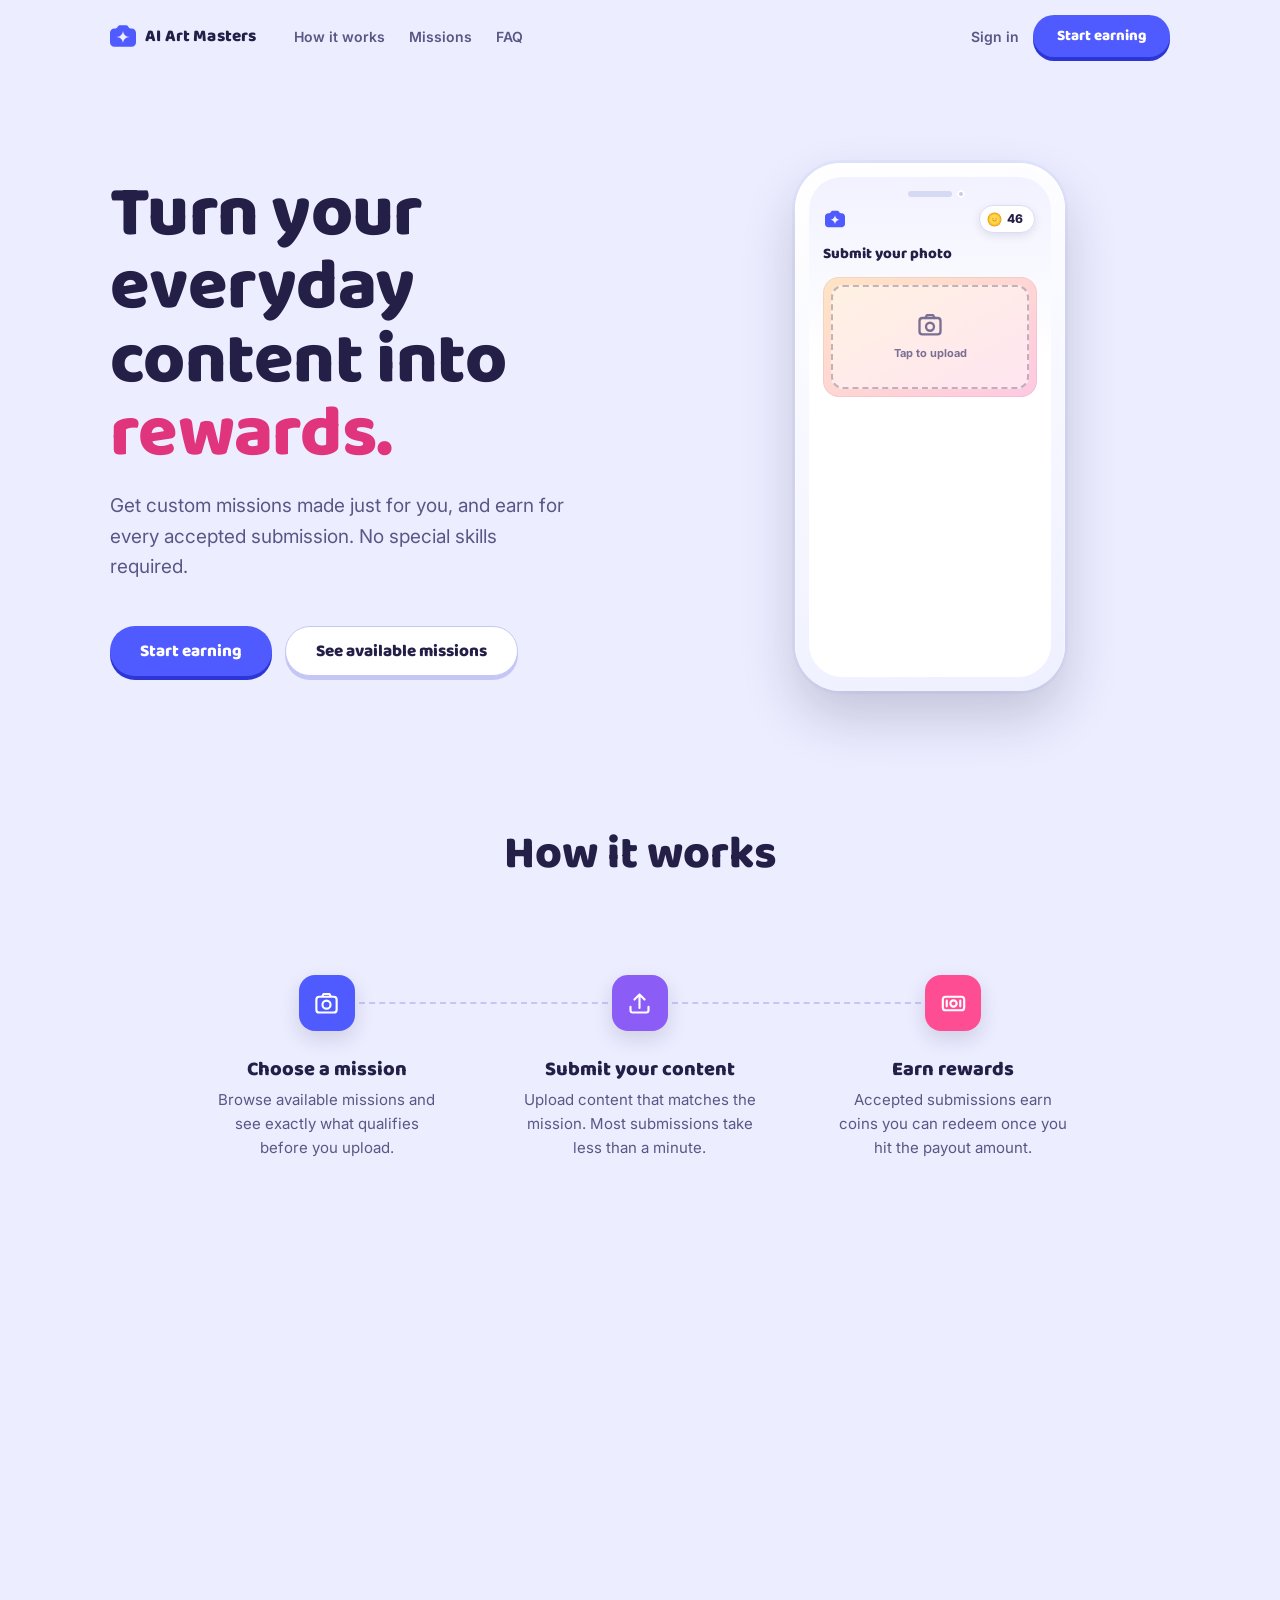
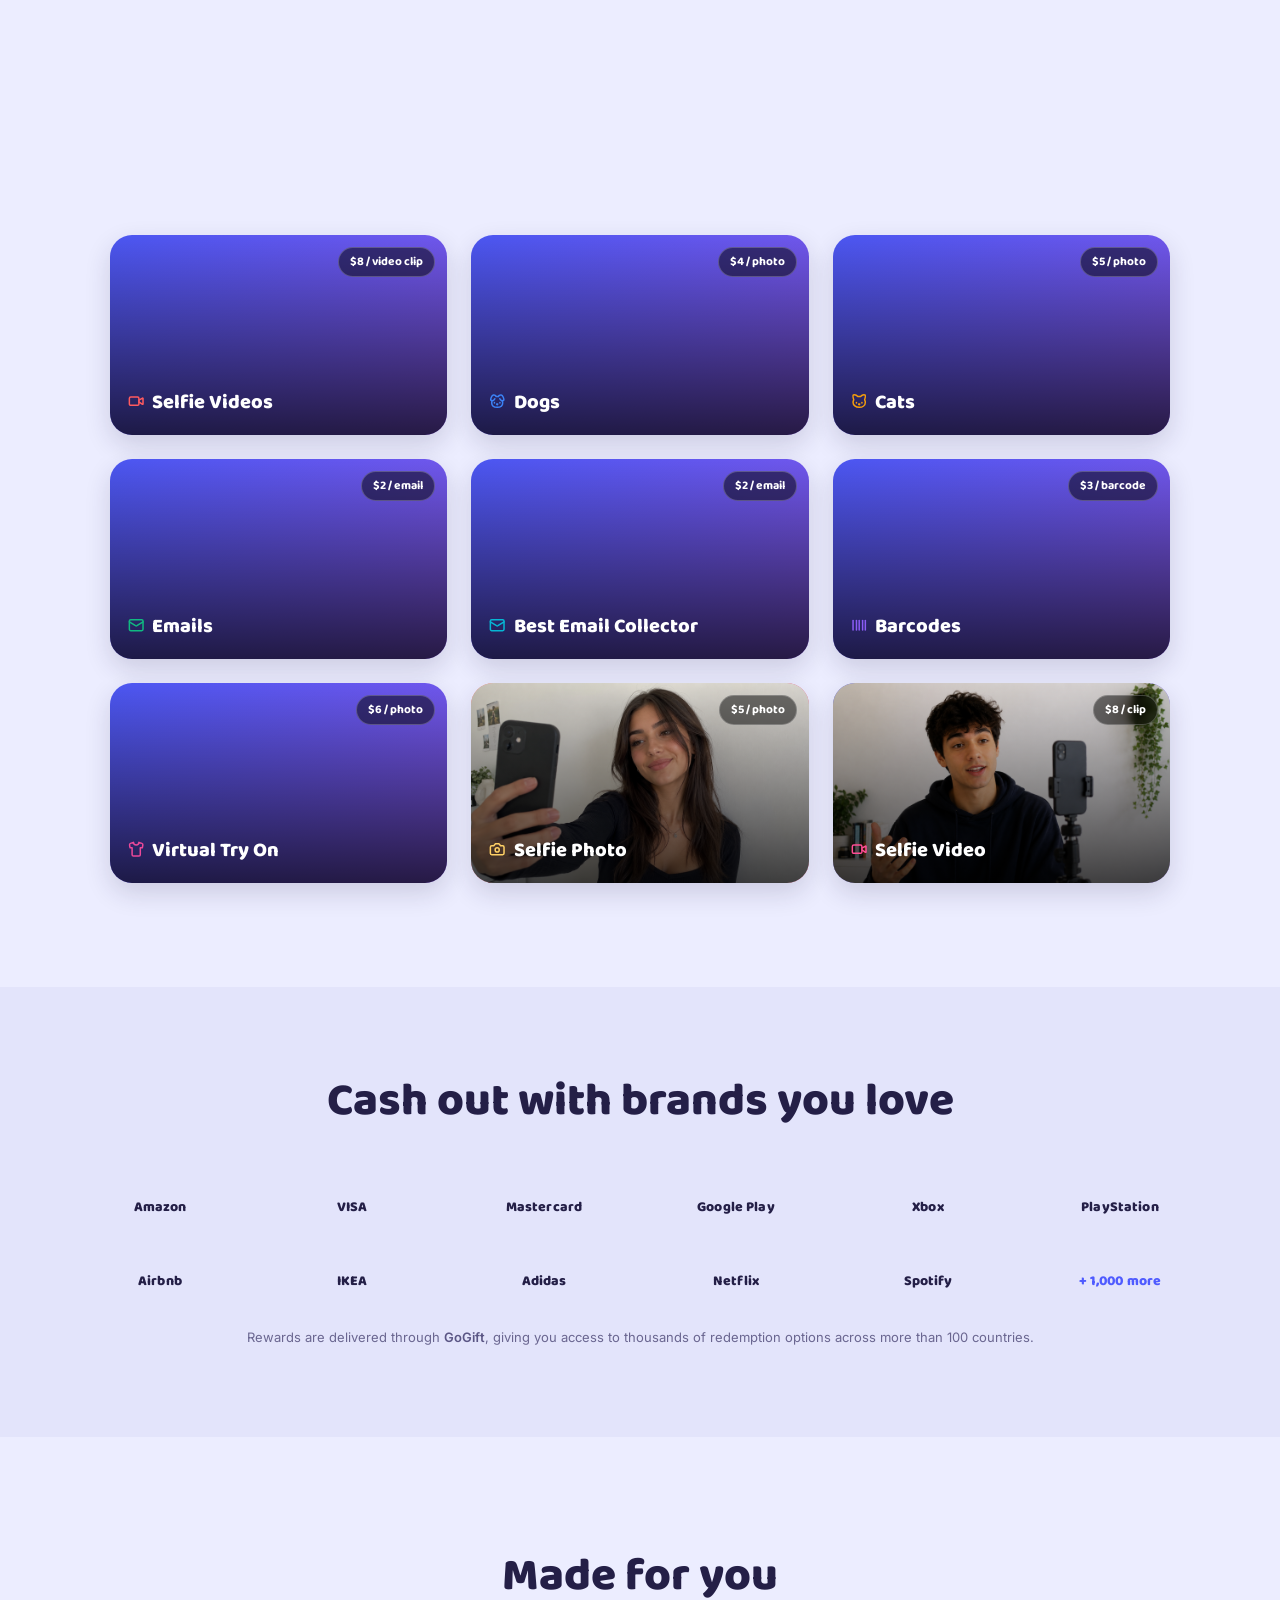
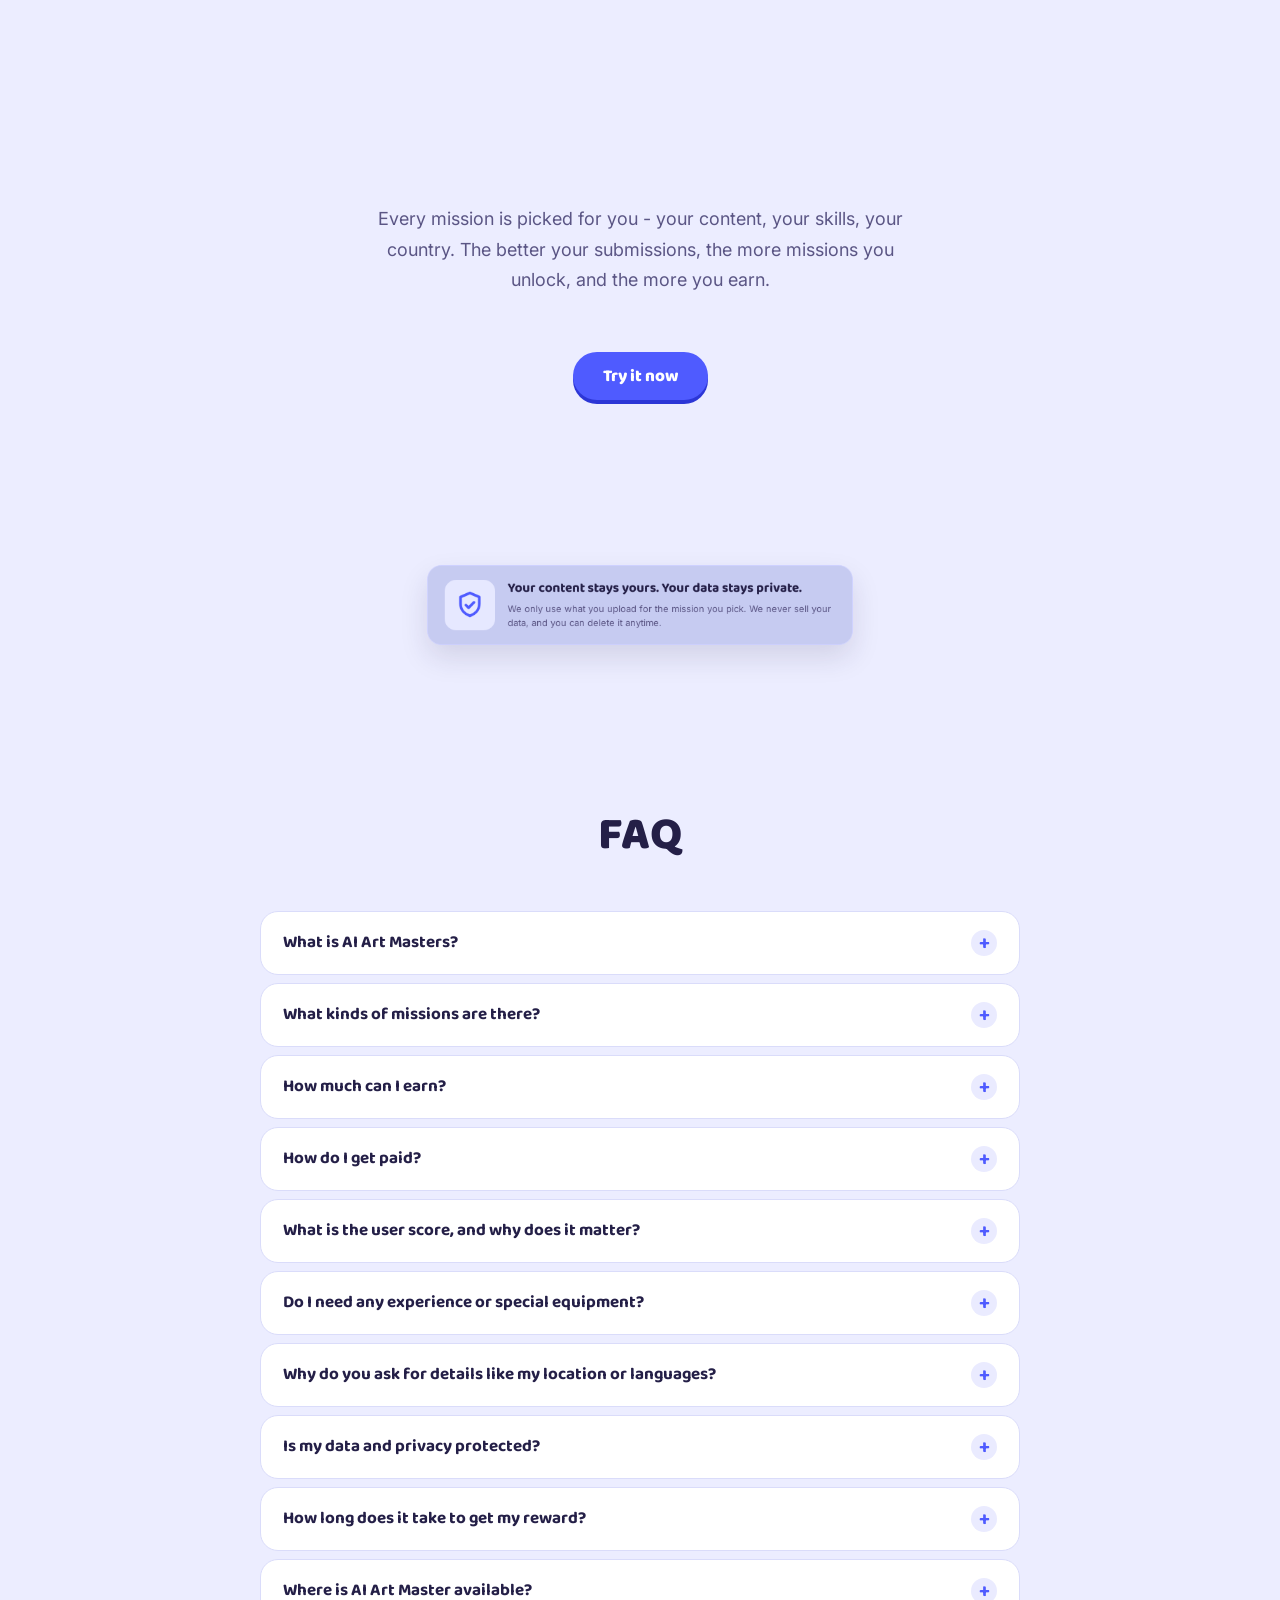
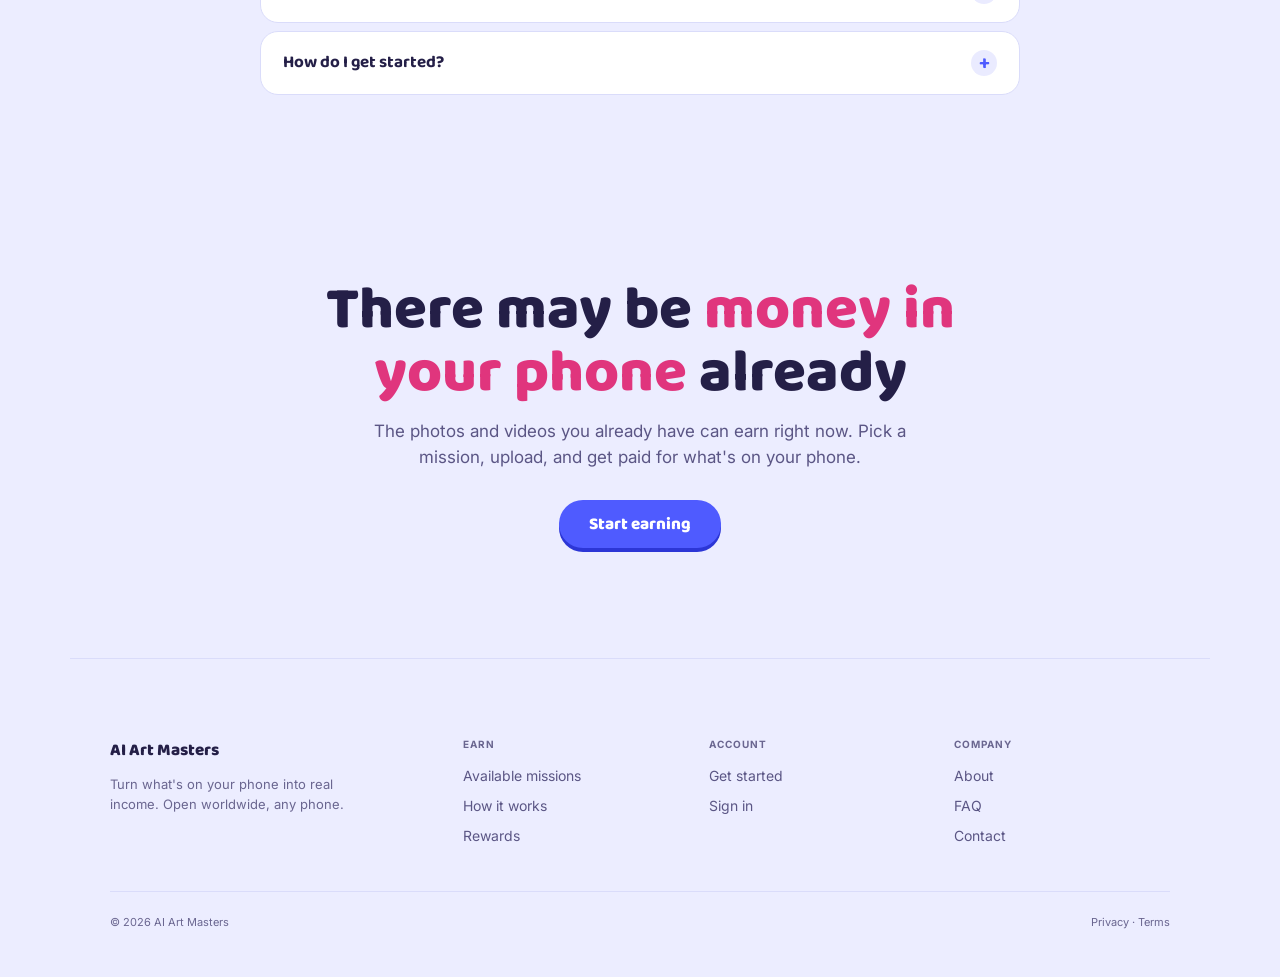
==== commit 6bd88159: "Sync landing" ====
--- a/index.html
+++ b/index.html
@@ -26,11 +26,8 @@
 .paylogo.more{background:transparent;border:0;box-shadow:none}
 .paylogo.more>i{color:var(--primary)}
 
-/* Missions: drop the white frame so the photos read cleaner */
-.briefs .brief{border:0;box-shadow:0 10px 26px rgba(36,31,71,.16)}
-/* Price moves to a top-right badge over the photo */
-.briefs .brief .prow{position:absolute;top:12px;right:12px;left:auto;bottom:auto;width:auto;margin:0;z-index:3}
-.briefs .brief .ppay{background:rgba(0,0,0,.5);border:1px solid rgba(255,255,255,.22);border-radius:999px;padding:5px 11px;font-family:var(--fd);font-weight:700;font-size:12px;color:#fff;backdrop-filter:blur(3px)}
+/* gallery card appearance (no white frame + payout pill) now lives in aam.css
+   (.briefs .brief:not(.solid)) so the landing and profile galleries are identical */
 /* Pull the missions grid closer to "How it works" so it feels connected */
 #briefs{margin-top:var(--how-gallgap,-124px);transform:translateY(var(--how-galshift,-30px))}
 /* Gallery thumbnails: clear first→last cascade as the grid scrolls in */
@@ -114,9 +111,17 @@
 #love .qband .a{font-family:var(--fb);font-size:13px;line-height:1.6;color:var(--ink2);margin-top:6px}
 .qshield{display:inline-flex;align-items:center;justify-content:center;width:80px;height:80px;box-sizing:border-box;border-radius:16px;background:color-mix(in srgb,var(--primary) 14%,#fff);color:var(--primary);flex:none;transform-origin:center}  /* JS sizes it to a perfect square matching the text-block height on desktop */
 .qshield svg{width:46px;height:46px}
+/* touch devices have no hover: show each mission's preview text by default so a single tap opens
+   the link (no reveal-on-first-tap). */
+@media(hover:none){
+  #briefs .brief .breq{max-height:80px;opacity:1;margin-top:6px}
+}
 @media(max-width:560px){
   #love .qband{flex-direction:column;align-items:center;text-align:center;padding:24px 30px}  /* center icon + text; roomier side padding so copy clears the edge */
   .qshield{width:64px;height:64px}  /* column layout: fixed square above the text */
+  /* "Cash out with brands you love": shrink the brand logos ~20% on mobile */
+  .paylogo{height:50px}
+  .paylogo>img{max-height:24px;max-width:62%}
 }
 
 /* FAQ - tighter spacing between question cards */
@@ -216,12 +221,13 @@
     background:repeating-linear-gradient(to bottom,#8088db 0 5px,transparent 5px 11px);
     transform-origin:top;
   }
-  /* visible by default (override the scrub var rule above); the line draws in on .in, and if the
-     animation never runs the line still shows. */
+  /* with motion: each line starts collapsed and draws down only once the step it points TO has
+     scrolled in (JS adds .conn-on). Tying it to its own step fired far too early, because the line
+     leads down to the next step. Without .anim (reduced motion) the line just stays visible. */
   .anim #how .flow.how-anim .fstep:nth-child(1)::after,
-  .anim #how .flow.how-anim .fstep:nth-child(2)::after{transform:none}
-  .anim #how .flow.how-anim .fstep:nth-child(1).in::after,
-  .anim #how .flow.how-anim .fstep:nth-child(2).in::after{animation:howDraw .55s cubic-bezier(.4,0,.2,1) both}
+  .anim #how .flow.how-anim .fstep:nth-child(2)::after{transform:scaleY(0)}
+  .anim #how .flow.how-anim .fstep:nth-child(1).conn-on::after,
+  .anim #how .flow.how-anim .fstep:nth-child(2).conn-on::after{animation:howDraw .55s cubic-bezier(.4,0,.2,1) both}
   @keyframes howDraw{from{transform:scaleY(0)}to{transform:scaleY(1)}}
 
   /* medley chips: subtle fade + small rise, NOT the big horizontal converge */
@@ -242,19 +248,9 @@
 <body>
 <svg width="0" height="0" aria-hidden="true" style="position:absolute"><defs><radialGradient id="aamGold" cx="38%" cy="30%" r="80%"><stop offset="0" stop-color="#FFF4C2"/><stop offset=".4" stop-color="#F7CB52"/><stop offset=".8" stop-color="#E2A521"/><stop offset="1" stop-color="#B97A0C"/></radialGradient><linearGradient id="aamGoldRim" x1="0" y1="0" x2="0" y2="1"><stop offset="0" stop-color="#EEBC44"/><stop offset="1" stop-color="#7E5206"/></linearGradient></defs></svg>
 
-<nav class="nav" id="nav"><div class="nav-in">
-  <a class="brand" href="#"><svg viewBox="0 0 24 20" style="width:26px;height:22px"><path d="M14.9297 0C15.5984 1.83494e-05 16.2228 0.334243 16.5938 0.890625L17.4062 2.10938C17.7772 2.66576 18.4016 2.99998 19.0703 3H20C22.2091 3 24 4.79086 24 7V16C24 18.2091 22.2091 20 20 20H4C1.79086 20 8.05333e-09 18.2091 0 16V7C0 4.79086 1.79086 3 4 3H4.92969C5.59837 2.99998 6.22283 2.66576 6.59375 2.10938L7.40625 0.890625C7.77717 0.334243 8.40163 1.83494e-05 9.07031 0H14.9297ZM12 5C12 8.3135 9.3135 11 6 11C9.3135 11 12 13.6865 12 17C12 13.6865 14.6865 11 18 11C14.6865 11 12 8.3135 12 5Z" fill="#4F5BFF"/></svg><span class="wm">AI Art Masters</span></a>
-  <div class="nav-links"><a href="#how">How it works</a><a href="#briefs">Start earning</a><a href="#faq">FAQ</a></div>
-  <div class="nav-right"><a class="signin" href="home.html">Sign in</a><a class="btn btn-p" href="welcome-quiz.html">Start earning</a></div>
-  <button class="nav-toggle" id="navToggle" aria-label="Open menu" aria-expanded="false" aria-controls="navMobile"><span></span><span></span><span></span></button>
-</div>
-<div class="nav-mobile" id="navMobile">
-  <a href="#how">How it works</a>
-  <a href="#briefs">Start earning</a>
-  <a href="#faq">FAQ</a>
-  <a class="m-signin" href="home.html">Sign in</a>
-  <a class="btn btn-p btn-lg" href="welcome-quiz.html">Start earning</a>
-</div></nav>
+<!-- nav is injected by the shared chrome (assets/chrome.js) -->
+<script>window.AAM_CHROME={mode:'marketing',base:'',missionsHref:'#briefs'};</script>
+<script src="assets/chrome.js"></script>
 
 <header class="hero wrap">
   <div class="hero-in">
@@ -358,9 +354,8 @@
 
 <section class="sec wrap" id="briefs">
   <div class="sec-head reveal"><h2 class="sec-h2">Available missions</h2></div>
-  <div class="briefs">
-    <a class="brief" style="background:linear-gradient(135deg,#4F5BFF,#8B5CF6)" href="https://www.ai-art-masters.com/SelfieVideos-Landing" target="_blank" rel="noopener"><img class="bphoto" onerror="this.style.display='none'" src="https://www.ai-art-masters.com/assets/selector-selfie-videos-C1RBq8Ui.png" alt="Selfie Videos" loading="lazy"><span class="ov"></span><h4><svg class="micon" style="color:#FF5A5F" viewBox="0 0 24 24" fill="none" stroke="currentColor" stroke-width="2.2" stroke-linecap="round" stroke-linejoin="round" aria-hidden="true"><rect x="2.5" y="7" width="12" height="10" rx="2"/><path d="M14.5 10.5l6-3v9l-6-3z"/></svg>Selfie Videos</h4><p class="breq">One 10–60 sec selfie video, recorded at home, spoken in any Arabic dialect.</p><div class="prow"><span class="ppay">$8 / video clip</span></div></a><a class="brief" style="background:linear-gradient(135deg,#4F5BFF,#8B5CF6)" href="https://www.ai-art-masters.com/Pets-Landing" target="_blank" rel="noopener"><img class="bphoto" onerror="this.style.display='none'" src="https://www.ai-art-masters.com/assets/selector-dogs-B6dPZelV.jpg" alt="Dogs" loading="lazy"><span class="ov"></span><h4><svg class="micon" style="color:#3B82F6" viewBox="0 0 24 24" fill="none" stroke="currentColor" stroke-width="2.2" stroke-linecap="round" stroke-linejoin="round" aria-hidden="true"><circle cx="8" cy="9.5" r="1.6"/><circle cx="12" cy="8" r="1.7"/><circle cx="16" cy="9.5" r="1.6"/><path d="M12 11.5c-3 0-4.8 2.4-4.1 4.6.5 1.5 2.3 2.1 4.1 2.1s3.6-.6 4.1-2.1c.7-2.2-1.1-4.6-4.1-4.6Z" fill="currentColor" stroke="none"/></svg>Dogs</h4><p class="breq">70+ clear photos of your dog, taken over 12+ months in different places. Natural, no studio.</p><div class="prow"><span class="ppay">$4 / photo</span></div></a><a class="brief" style="background:linear-gradient(135deg,#4F5BFF,#8B5CF6)" href="https://www.ai-art-masters.com/Cats-Landing" target="_blank" rel="noopener"><img class="bphoto" onerror="this.style.display='none'" src="https://www.ai-art-masters.com/assets/selector-cats-A4a5-G7o.jpg" alt="Cats" loading="lazy"><span class="ov"></span><h4><svg class="micon" style="color:#F59E0B" viewBox="0 0 24 24" fill="none" stroke="currentColor" stroke-width="2.2" stroke-linecap="round" stroke-linejoin="round" aria-hidden="true"><circle cx="12" cy="13" r="6"/><path d="M6.5 7 L9 9.6M17.5 7 L15 9.6M5 13.5H8M19 13.5H16"/></svg>Cats</h4><p class="breq">70+ clear photos of your cat, taken over 12+ months in varied settings. Natural and unedited.</p><div class="prow"><span class="ppay">$5 / photo</span></div></a><a class="brief" style="background:linear-gradient(135deg,#4F5BFF,#8B5CF6)" href="https://www.ai-art-masters.com/EmailsHunter-Landing" target="_blank" rel="noopener"><img class="bphoto" onerror="this.style.display='none'" src="https://www.ai-art-masters.com/assets/emailshunter-hero-CJdpmLfI.jpg" alt="Emails" loading="lazy"><span class="ov"></span><h4><svg class="micon" style="color:#10B981" viewBox="0 0 24 24" fill="none" stroke="currentColor" stroke-width="2.2" stroke-linecap="round" stroke-linejoin="round" aria-hidden="true"><rect x="3" y="5.5" width="18" height="13" rx="2"/><path d="M4 7l8 6 8-6"/></svg>Emails</h4><p class="breq">Real business emails - we keep only the subject and sender. Originals, recent, in your language.</p><div class="prow"><span class="ppay">$2 / email</span></div></a><a class="brief" style="background:linear-gradient(135deg,#4F5BFF,#8B5CF6)" href="https://www.ai-art-masters.com/Barcode-Collector" target="_blank" rel="noopener"><img class="bphoto" onerror="this.style.display='none'" src="https://www.ai-art-masters.com/assets/selector-barcodes-9BbnRcBm.jpg" alt="Barcodes" loading="lazy"><span class="ov"></span><h4><svg class="micon" style="color:#8B5CF6" viewBox="0 0 24 24" fill="none" stroke="currentColor" stroke-width="2.2" stroke-linecap="round" stroke-linejoin="round" aria-hidden="true"><path d="M4 6v12M6.5 6v12M9 6v12M11 6v12M13.5 6v12M16 6v12M18 6v12M20 6v12"/></svg>Barcodes</h4><p class="breq">A clear photo of one full barcode you own - used or expired cards, tickets, coupons.</p><div class="prow"><span class="ppay">$3 / barcode</span></div></a><a class="brief" style="background:linear-gradient(135deg,#4F5BFF,#8B5CF6)" href="https://www.ai-art-masters.com/VirtualTryOn-Landing" target="_blank" rel="noopener"><img class="bphoto" onerror="this.style.display='none'" src="https://www.ai-art-masters.com/assets/selector-virtual-tryon-CLUfoxf-.png" alt="Virtual Try On" loading="lazy"><span class="ov"></span><h4><svg class="micon" style="color:#EC4899" viewBox="0 0 24 24" fill="none" stroke="currentColor" stroke-width="2.2" stroke-linecap="round" stroke-linejoin="round" aria-hidden="true"><path d="M8.5 4.5 L5 7 L7 9.2 L8.2 8 V19 H15.8 V8 L17 9.2 L19 7 L15.5 4.5 C14.8 6 9.2 6 8.5 4.5 Z"/></svg>Virtual Try On</h4><p class="breq">5 real full-outfit photos of yourself from your camera roll - no filters, no studio shots.</p><div class="prow"><span class="ppay">$6 / photo</span></div></a>
-  </div>
+  <div class="briefs" id="aam-missions"></div>
+  <script src="assets/missions.js"></script>
 </section>
 
 <section class="sec wrap" id="payout">
@@ -431,28 +426,13 @@
   <a class="btn btn-p btn-lg" href="welcome-quiz.html">Start earning</a>
 </section>
 
-<footer class="wrap">
-  <div class="foot-in">
-    <div class="foot-brand"><span class="wm">AI Art Masters</span><p>Turn what's on your phone into real income. Open worldwide, any phone.</p></div>
-    <div class="fcol"><h5>Earn</h5><a href="#briefs">Open missions</a><a href="#how">How it works</a><a href="#payout">Rewards</a></div>
-    <div class="fcol"><h5>Account</h5><a href="welcome-quiz.html">Get started</a><a href="#">Sign in</a></div>
-    <div class="fcol"><h5>Company</h5><a href="#">About</a><a href="#faq">FAQ</a><a href="#">Contact</a></div>
-  </div>
-  <div class="foot-bot"><span>© 2026 AI Art Masters</span><span>Privacy · Terms</span></div>
-</footer>
+<!-- footer is injected here by the shared chrome (assets/chrome.js) -->
+<div id="aam-footer"></div>
 
 <script>
 (function(){
   var anim=document.documentElement.classList.contains('anim');
-  var nav=document.getElementById('nav');
-  function onScroll(){ nav.classList.toggle('scrolled', window.scrollY>20); }
-  onScroll(); window.addEventListener('scroll',onScroll,{passive:true});
-  var tog=document.getElementById('navToggle'), menu=document.getElementById('navMobile');
-  if(tog&&menu){
-    function close(){menu.classList.remove('open');tog.setAttribute('aria-expanded','false');}
-    tog.addEventListener('click',function(){var open=menu.classList.toggle('open');tog.setAttribute('aria-expanded',open?'true':'false');});
-    menu.querySelectorAll('a').forEach(function(a){a.addEventListener('click',close);});
-  }
+  // nav scroll state + mobile toggle are handled by assets/chrome.js
   // hero device - three submission flows (photo → video → audio), each running
   // the full earn-loop: pick → submit → earn → cash out. Each lands on 50 coins.
   var dev=document.getElementById('device');
@@ -498,22 +478,8 @@
     }
   }
 
-  // Touch devices have no hover - first tap reveals the requirement, second follows the link.
-  if(window.matchMedia&&matchMedia('(hover: none)').matches){
-    var briefs=Array.prototype.slice.call(document.querySelectorAll('.briefs .brief'));
-    briefs.forEach(function(b){
-      b.addEventListener('click',function(e){
-        if(!b.classList.contains('revealed')){
-          e.preventDefault();
-          briefs.forEach(function(o){if(o!==b)o.classList.remove('revealed');});
-          b.classList.add('revealed');
-        }
-      });
-    });
-    document.addEventListener('click',function(e){
-      if(!e.target.closest('.briefs .brief'))briefs.forEach(function(o){o.classList.remove('revealed');});
-    });
-  }
+  // Touch devices: the preview text is shown by default (CSS @media(hover:none)), so a single tap
+  // opens the mission link - no reveal-on-first-tap gating.
 
   // Safety banner: size the shield icon to a perfect square matching the text-block height (desktop
   // row layout). On mobile (stacked) CSS keeps it a fixed 64px square.
@@ -586,62 +552,8 @@
     }
   }
 
-  // Available missions gallery: scroll-scrubbed on every screen size (Ron wants the scrub kept on
-  // mobile). Each thumbnail scales + fades in tied directly to scroll position, cascading first ->
-  // last, and the whole grid finishes when the section reaches the centre of the screen.
-  var bgrid=document.querySelector('#briefs .briefs');
-  var bcards=Array.prototype.slice.call(document.querySelectorAll('#briefs .briefs>.brief'));
-  if(bgrid&&bcards.length){
-    var bSpread=0.5, bN=bcards.length, bTick=false, bDone=false, bLatched=false;   // cards stagger across the first 50% of the scrub
-    // Reveal the whole gallery and stop scrubbing. Called when the scrub completes once (play-once
-    // per refresh) or when a link jumps straight to #briefs - so the footer/nav never lands on a
-    // half-scrubbed grid.
-    function revealAllBriefs(){
-      bLatched=true; bDone=true; bgrid.classList.add('in');
-      bcards.forEach(function(c){c.style.opacity='';c.style.transform='';});
-    }
-    var setGP=function(){
-      bTick=false;
-      if(bLatched) return;                         // play once per refresh: never re-scrub after a full reveal
-      var vh=window.innerHeight||document.documentElement.clientHeight;
-      if(matchMedia('(max-width:759px)').matches){
-        // Mobile: per-card scrub. Each thumbnail scales 62%->100% as its own centre rises from the
-        // bottom of the screen (vh) up to ~80% down, so it finishes low on screen - never too high/late.
-        var allIn=true;
-        for(var j=0;j<bN;j++){
-          var rc=bcards[j].getBoundingClientRect(), cyc=rc.top+rc.height/2;
-          var pc=(vh-cyc)/(vh*0.28); pc=pc<0?0:pc>1?1:pc;   // 1 when card centre is ~72% down the screen
-          if(pc<(bcards[j]._mx||0)) pc=bcards[j]._mx;       // monotonic: a revealed card never scrubs back on scroll-up
-          bcards[j]._mx=pc;
-          bcards[j].style.opacity=pc.toFixed(3);
-          bcards[j].style.transform='scale('+(0.62+0.38*pc).toFixed(3)+')';
-          if(pc<1) allIn=false;
-        }
-        if(allIn) revealAllBriefs();               // every card fully in -> latch
-        return;
-      }
-      var r=bgrid.getBoundingClientRect(), center=r.top+r.height/2;
-      var startY=vh*1.15, endY=vh*0.5;            // begins as the grid enters from below, ends when it's centred
-      var p=(startY-center)/(startY-endY); p=p<0?0:p>1?1:p;
-      if(p>=1){ revealAllBriefs(); return; }       // settled: latch + drop inline styles so hover works normally
-      for(var i=0;i<bN;i++){
-        var off=(bN>1?i/(bN-1):0)*bSpread;
-        var lp=(p-off)/(1-bSpread); lp=lp<0?0:lp>1?1:lp;
-        bcards[i].style.opacity=lp.toFixed(3);
-        bcards[i].style.transform='scale('+(0.62+0.38*lp).toFixed(3)+')';
-      }
-    };
-    var onBScroll=function(){ if(!bTick){ bTick=true; requestAnimationFrame(setGP); } };
-    window.addEventListener('scroll',onBScroll,{passive:true});
-    window.addEventListener('resize',onBScroll);
-    // A link straight to the gallery (footer "Open missions", nav/hero "missions" CTAs) reveals the
-    // full grid instead of a half-scrubbed frame.
-    function briefsJump(){ if(location.hash==='#briefs') revealAllBriefs(); }
-    addEventListener('hashchange',briefsJump);
-    [].slice.call(document.querySelectorAll('a[href="#briefs"]')).forEach(function(a){ a.addEventListener('click',function(){ setTimeout(revealAllBriefs,0); }); });
-    briefsJump();
-    setGP();
-  }
+  // Available missions gallery scroll-scrub now lives in the shared component (assets/missions.js,
+  // AAMMissions.setupScrub) so the landing and the profile animate identically.
 
   // How it works - fully scroll-scrubbed timeline. Every element (title, the 3 steps, the 2
   // dashed connectors) is tied directly to scroll position. The whole sequence is described in
@@ -654,10 +566,15 @@
     howFlow.classList.add('how-anim');
     var root=document.documentElement;
     if(mobileAnim){
-      // Phones: no scrub track. Draw the connectors and fade in the title + steps as they enter.
-      root.style.setProperty('--how-l1',1); root.style.setProperty('--how-l2',1);
+      // Phones: no scrub track. Fade in the title + steps as they enter, and draw each connector
+      // only when the step it leads TO scrolls in (so the line never animates ahead of its target).
       var howHead=howSec.querySelector('.sec-head'); if(howHead) io.observe(howHead);
-      [].slice.call(howFlow.querySelectorAll('.fstep')).forEach(function(s){io.observe(s);});
+      var fsteps=[].slice.call(howFlow.querySelectorAll('.fstep'));
+      fsteps.forEach(function(s){io.observe(s);});
+      var connIo=new IntersectionObserver(function(es){es.forEach(function(e){
+        if(e.isIntersecting){ var i=fsteps.indexOf(e.target); if(i>0) fsteps[i-1].classList.add('conn-on'); connIo.unobserve(e.target); }
+      });},{threshold:.4});
+      for(var k=1;k<fsteps.length;k++){ connIo.observe(fsteps[k]); }   // connector k-1 lights when step k is ~40% in
       return;
     }
     var T=window.__howT||(window.__howT={
--- a/brand/aam.css
+++ b/brand/aam.css
@@ -45,7 +45,7 @@
 /* NAV */
 .nav{position:sticky;top:0;z-index:100;background:transparent;border-bottom:1px solid transparent;transition:background .3s,border-color .3s,backdrop-filter .3s}
 .nav.scrolled{background:var(--bg);backdrop-filter:blur(14px);border-bottom:1px solid var(--line)}
-.nav-in{max-width:1140px;margin:0 auto;padding:15px var(--pad);display:flex;align-items:center;gap:20px;position:relative;z-index:2}
+.nav-in{max-width:1140px;margin:0 auto;padding:15px var(--pad);min-height:72px;display:flex;align-items:center;gap:20px;position:relative;z-index:2}
 .brand{display:flex;align-items:center;gap:9px}
 .brand svg{flex:none;display:block}
 .brand .wm{font-family:var(--fd);font-weight:800;letter-spacing:.01em;font-size:17px;line-height:1}
@@ -329,6 +329,17 @@
 .brief.solid{background:var(--primary)}
 .brief.solid .top-ic{position:absolute;top:14px;left:14px;z-index:3;color:#fff;opacity:.95}
 .brief.solid .top-ic svg{width:30px;height:30px}
+/* Gallery cards (photo/gradient missions, not the solid sub-brand cards): drop the white
+   frame and move the payout to a top-right pill. Lives here so EVERY .briefs gallery
+   (landing + profile) renders identically from the shared missions component. */
+.briefs .brief:not(.solid){border:0;box-shadow:0 10px 26px rgba(36,31,71,.16)}
+.briefs .brief:not(.solid) .prow{position:absolute;top:12px;right:12px;left:auto;bottom:auto;width:auto;margin:0;z-index:3}
+.briefs .brief:not(.solid) .ppay{background:rgba(0,0,0,.5);border:1px solid rgba(255,255,255,.22);border-radius:999px;padding:5px 11px;font-family:var(--fd);font-weight:700;font-size:12px;color:#fff;backdrop-filter:blur(3px)}
+@media(hover:none){.briefs .brief:not(.solid) .breq{max-height:80px;opacity:1;margin-top:6px}}
+/* gallery scroll-scrub reveal (driven by assets/missions.js, shared by every page).
+   cards start small + hidden, then scale/fade in tied to scroll position and latch. */
+.anim .briefs.aam-scrub>.brief{opacity:0;transform:scale(.62);transition:none}
+.anim .briefs.aam-scrub.in>.brief{opacity:1;transform:none;transition:transform .25s cubic-bezier(.34,1.56,.64,1)}
 
 /* QUOTE BAND (organism) */
 .qband{background:var(--primary);border-radius:28px;margin:0 auto;max-width:1040px;padding:clamp(40px,6vw,64px);text-align:center;position:relative;overflow:hidden}
@@ -406,6 +417,8 @@
 .anim .stagger.in>*{opacity:1;transform:none}
 .anim .stagger.in>*:nth-child(2){transition-delay:.06s}.anim .stagger.in>*:nth-child(3){transition-delay:.12s}
 .anim .stagger.in>*:nth-child(4){transition-delay:.18s}.anim .stagger.in>*:nth-child(5){transition-delay:.24s}.anim .stagger.in>*:nth-child(6){transition-delay:.30s}
+.anim .stagger.in>*:nth-child(7){transition-delay:.36s}.anim .stagger.in>*:nth-child(8){transition-delay:.42s}.anim .stagger.in>*:nth-child(9){transition-delay:.48s}
+.anim .stagger.in>*:nth-child(10){transition-delay:.54s}.anim .stagger.in>*:nth-child(11){transition-delay:.60s}.anim .stagger.in>*:nth-child(12){transition-delay:.66s}
 .anim .phone{animation:floaty 6s ease-in-out infinite}
 @keyframes floaty{0%,100%{transform:translateY(0)}50%{transform:translateY(-6px)}}
 
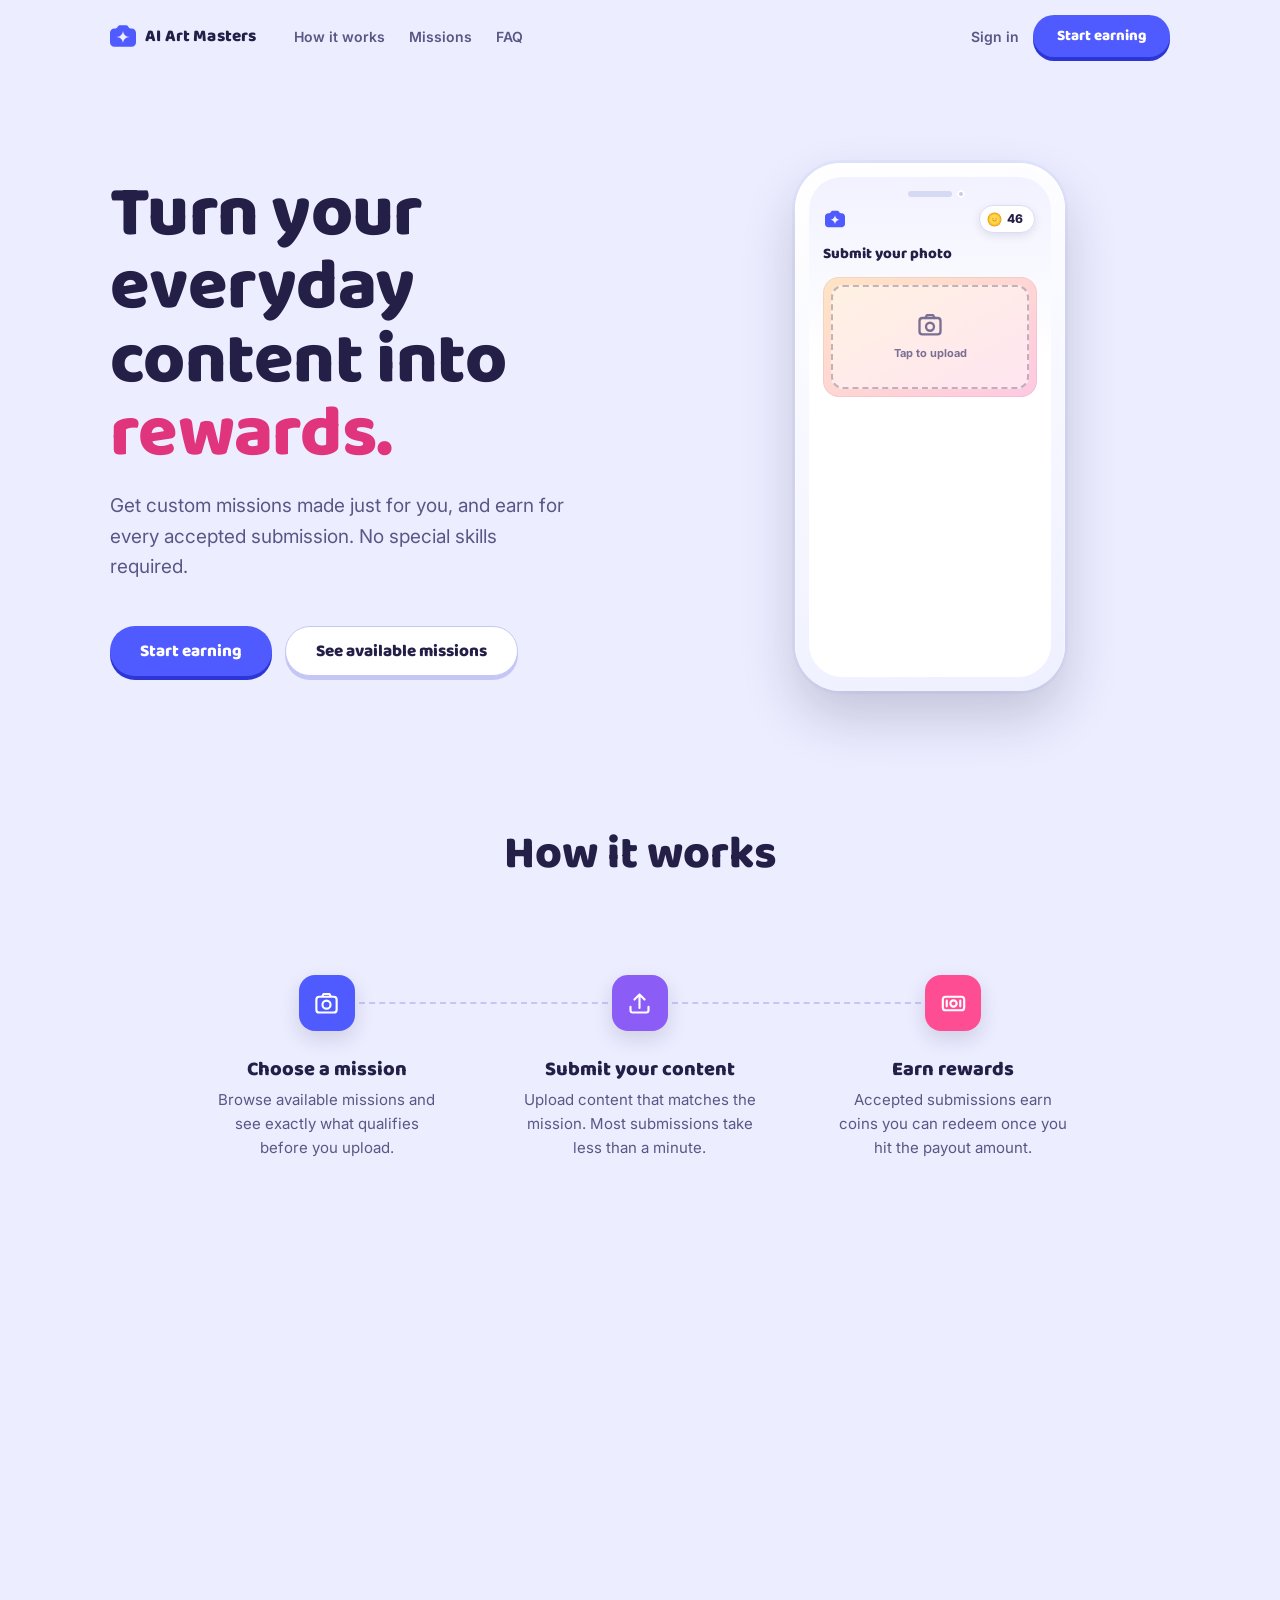
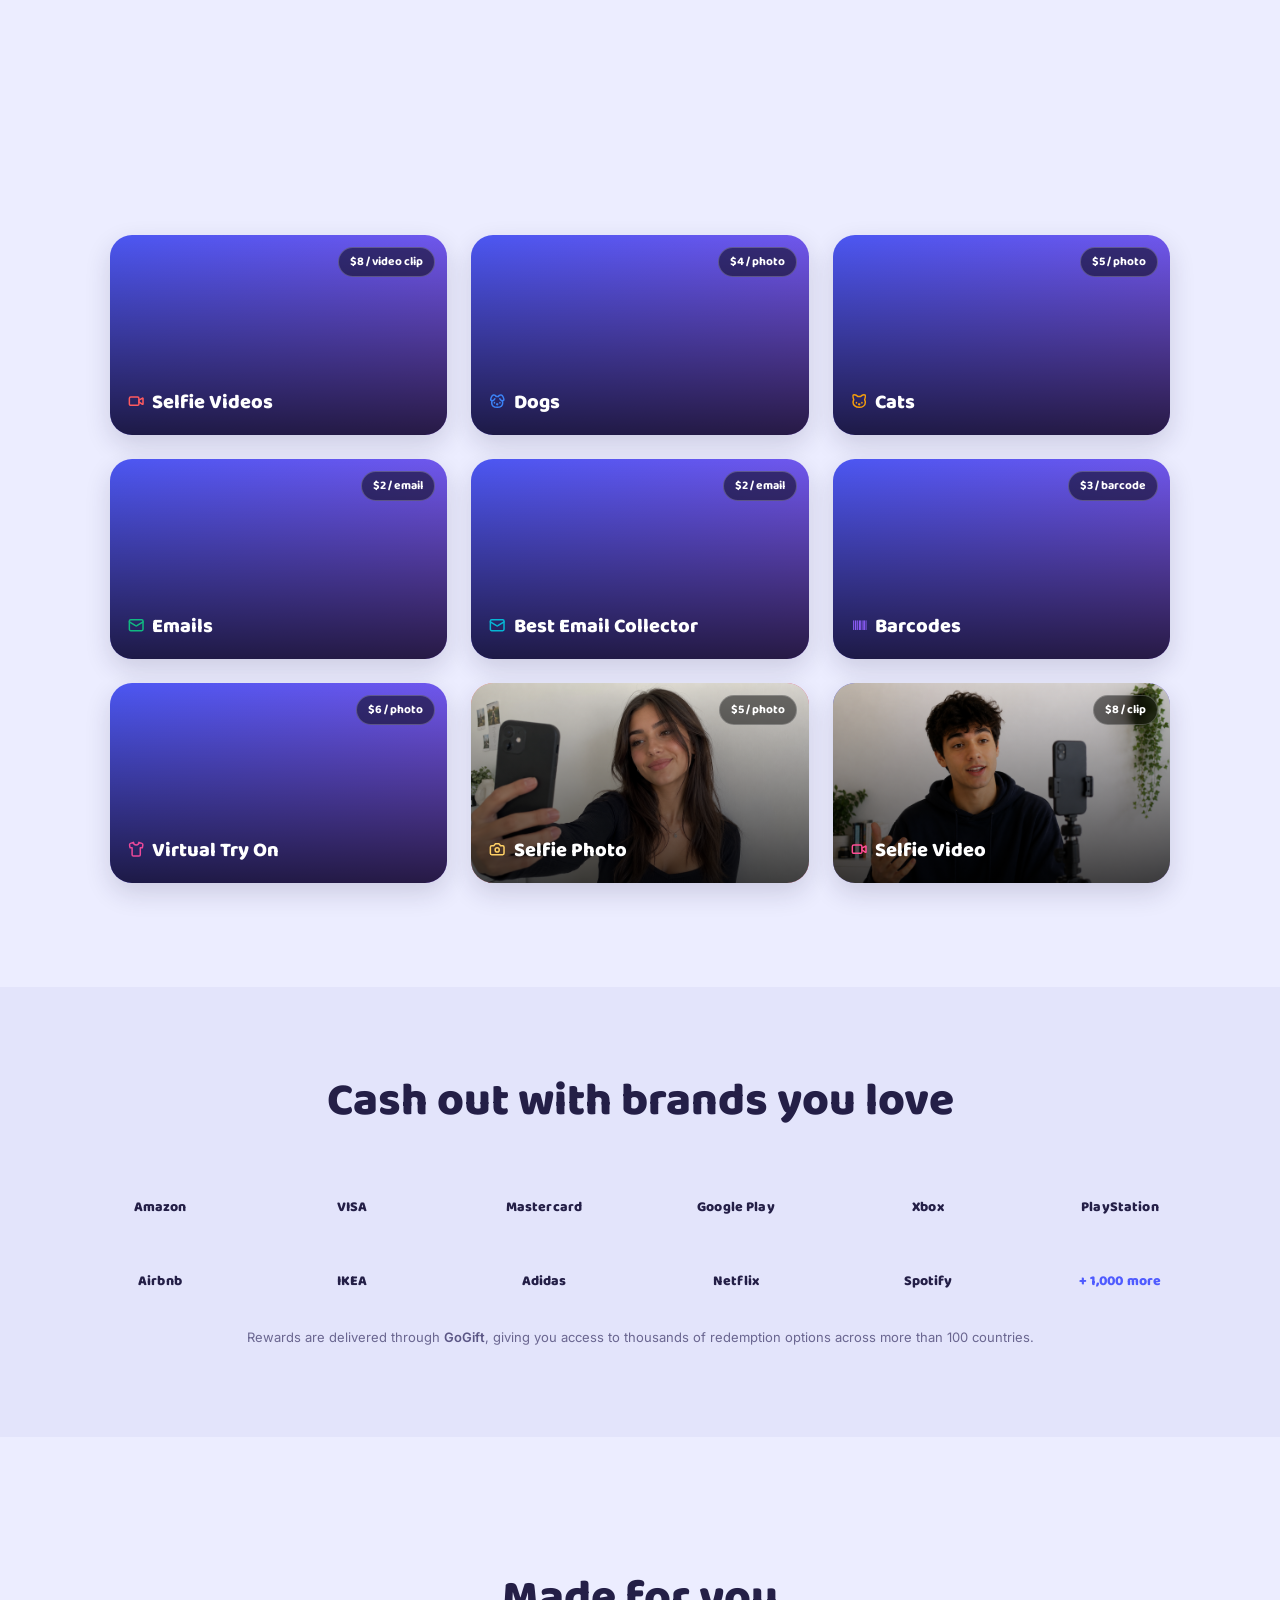
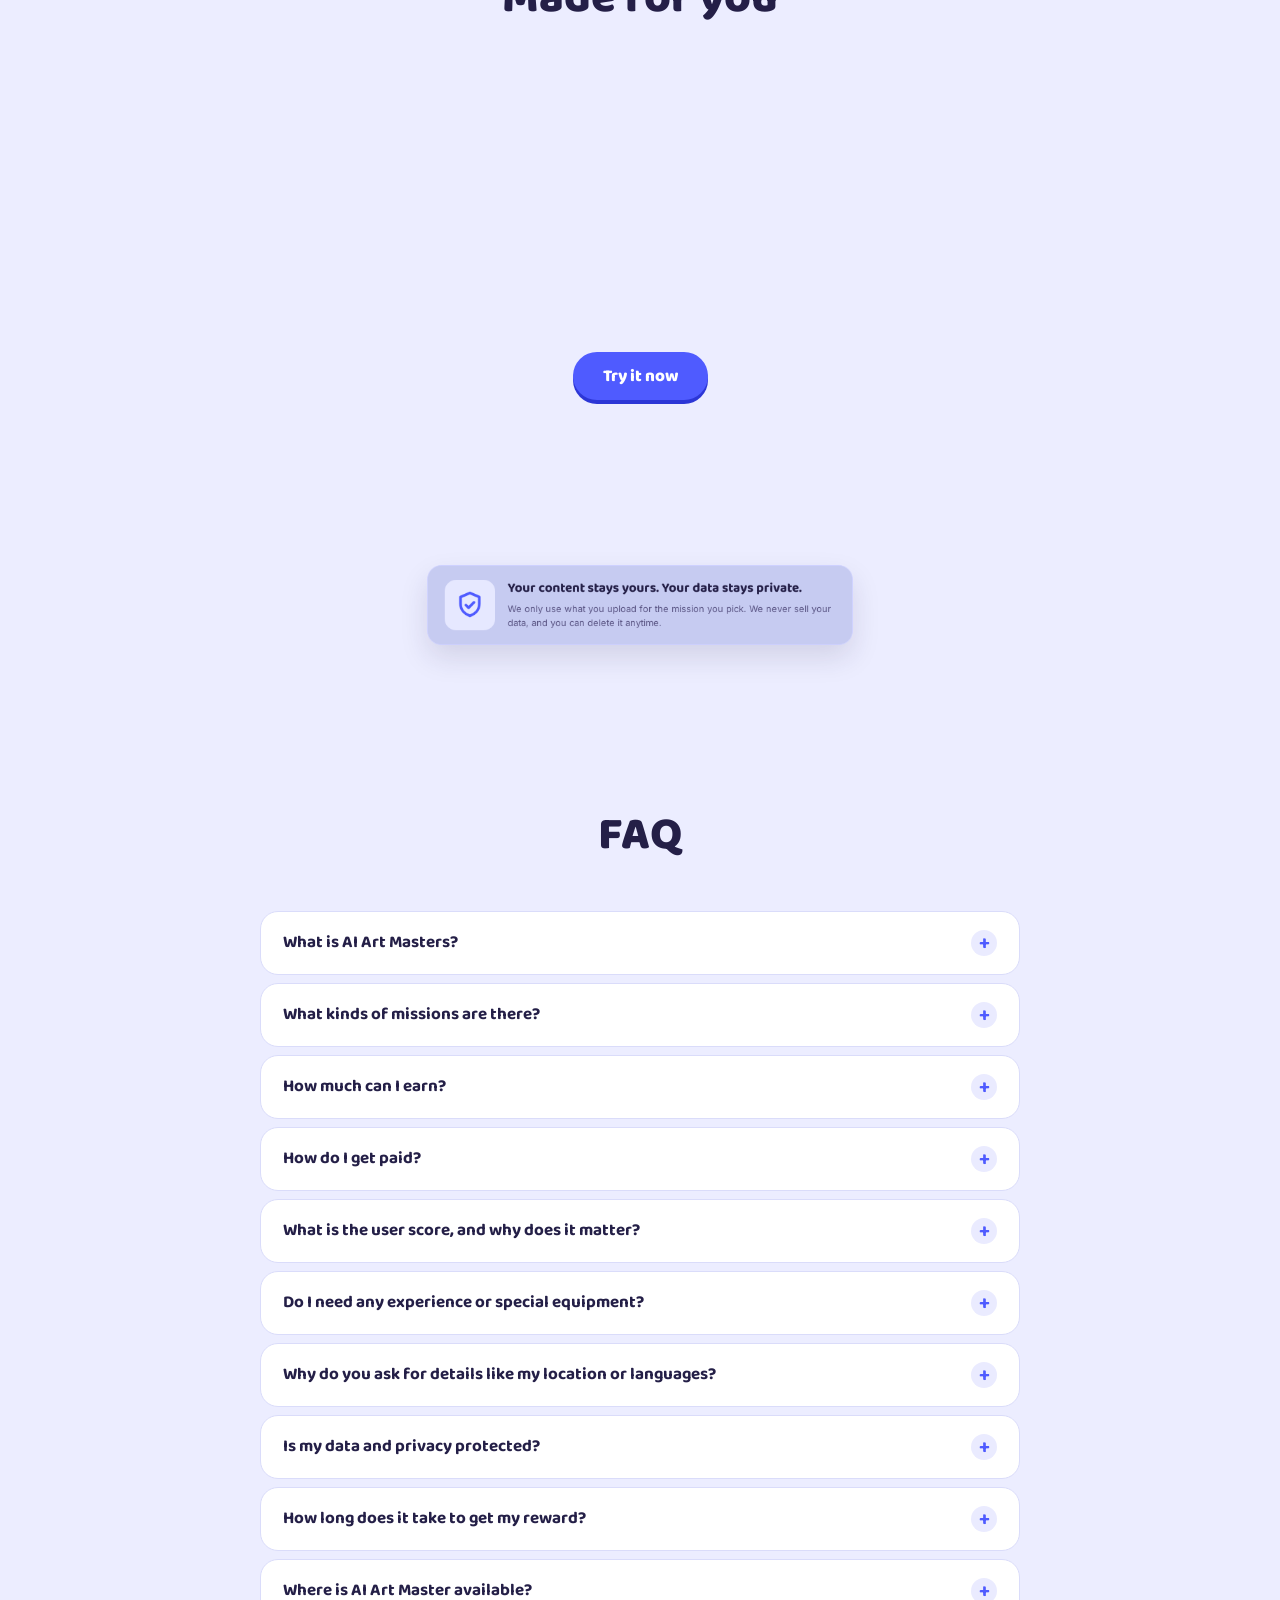
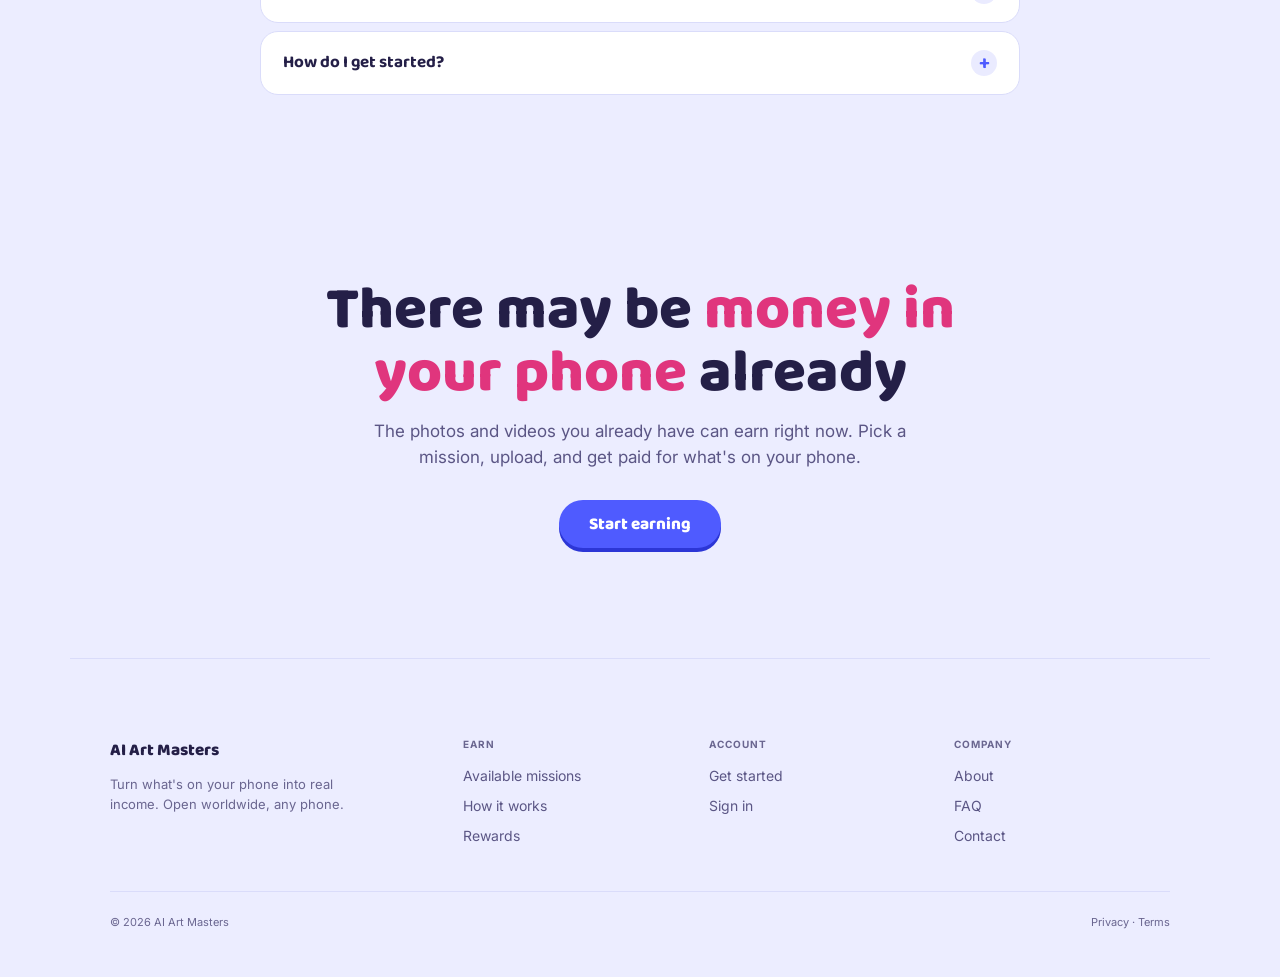
==== commit b4075471: "Sync landing" ====
--- a/index.html
+++ b/index.html
@@ -249,7 +249,7 @@
 <svg width="0" height="0" aria-hidden="true" style="position:absolute"><defs><radialGradient id="aamGold" cx="38%" cy="30%" r="80%"><stop offset="0" stop-color="#FFF4C2"/><stop offset=".4" stop-color="#F7CB52"/><stop offset=".8" stop-color="#E2A521"/><stop offset="1" stop-color="#B97A0C"/></radialGradient><linearGradient id="aamGoldRim" x1="0" y1="0" x2="0" y2="1"><stop offset="0" stop-color="#EEBC44"/><stop offset="1" stop-color="#7E5206"/></linearGradient></defs></svg>
 
 <!-- nav is injected by the shared chrome (assets/chrome.js) -->
-<script>window.AAM_CHROME={mode:'marketing',base:'',missionsHref:'#briefs'};</script>
+<script>window.AAM_CHROME={mode:'marketing',base:'',missionsHref:'#briefs'};window.__aamRevealOwned=true;</script>
 <script src="assets/chrome.js"></script>
 
 <header class="hero wrap">
--- a/brand/aam.css
+++ b/brand/aam.css
@@ -54,7 +54,24 @@
 .nav-links a::after{content:"";position:absolute;left:0;bottom:-2px;height:2.5px;width:100%;background:var(--accent);border-radius:2px;transform:scaleX(0);transform-origin:left;transition:transform .25s cubic-bezier(.34,1.56,.64,1)}
 .nav-links a:hover{color:var(--ink)}.nav-links a:hover::after{transform:scaleX(1)}
 .nav-right{margin-left:auto;display:none;align-items:center;gap:14px}
-.coinchip{display:inline-flex;align-items:center;gap:7px;font-family:var(--fm);font-size:12px;font-weight:700;color:var(--ink);background:#fff;border:1px solid var(--line);border-radius:999px;padding:6px 12px}
+/* app-nav chips (score + wallet) - shared so every signed-in page styles them identically.
+   Both carry a hover/focus tooltip explainer. */
+.scorechip,.coinchip{position:relative;display:inline-flex;align-items:center;font-family:var(--fd);font-weight:800;font-size:13px;color:var(--ink);background:#fff;border:1px solid var(--line);border-radius:999px;outline:none;text-decoration:none;transition:border-color .2s}
+.scorechip{gap:6px;padding:5px 12px;cursor:default}
+.scorechip svg{width:15px;height:15px;color:var(--primary)}
+.scorechip .sden{color:var(--ink3);font-weight:700;font-size:11px}
+.coinchip{gap:7px;padding:5px 12px;cursor:pointer}
+.scorechip+.coinchip{margin-left:-8px}   /* tighten the gap between the score + bankroll pills */
+.coinchip .coin{margin:0}
+.scorechip:hover,.scorechip:focus-visible,.coinchip:hover,.coinchip:focus-visible{border-color:var(--primary)}
+/* cash-out-ready dot on the wallet chip (shown once the balance clears the threshold) */
+.coindot{width:8px;height:8px;border-radius:50%;background:var(--accent);flex:none;margin-left:1px}
+.anim .coindot{animation:pulse 1.8s ease-in-out infinite}
+/* chip explainer tooltips */
+.scoretip,.cointip{position:absolute;top:calc(100% + 10px);right:0;width:min(300px,82vw);background:var(--ink);color:#fff;font-family:var(--fb);font-weight:500;font-size:12px;line-height:1.6;text-align:left;text-wrap:pretty;hyphens:none;padding:13px 15px;border-radius:12px;box-shadow:0 12px 30px rgba(36,31,71,.22);opacity:0;visibility:hidden;transform:translateY(-4px);transition:opacity .18s ease,transform .18s ease,visibility .18s;z-index:120;pointer-events:none}
+.scoretip::after,.cointip::after{content:"";position:absolute;bottom:100%;right:18px;border:7px solid transparent;border-bottom-color:var(--ink)}
+.cointip b{font-family:var(--fd)}
+.scorechip:hover .scoretip,.scorechip:focus-within .scoretip,.coinchip:hover .cointip,.coinchip:focus-within .cointip{opacity:1;visibility:visible;transform:translateY(0)}
 .signin{font-size:14px;font-weight:600;color:var(--ink2);transition:color .2s}.signin:hover{color:var(--ink)}
 
 /* hamburger toggle (mobile) */
@@ -98,6 +115,13 @@
 .btn[style*="width:100%"]:active{transform:scale(.99)}
 
 .coin{display:inline-block;vertical-align:-2px}
+
+/* coins + amount (molecule) - brand coin glyph tight against a figure, sized to the surrounding
+   text and sitting on its baseline so it aligns inline with neighbouring copy. Inherits font +
+   color. A leading sign (e.g. "+") goes OUTSIDE the span: +<span class="coin-amt">50</span>
+   (chrome.js injects the coin glyph via AAM.hydrateCoins). */
+.coin-amt{white-space:nowrap;font-variant-numeric:tabular-nums;font-family:var(--fd);font-weight:800}
+.coin-amt .coin{width:1em;height:1em;vertical-align:-0.18em;margin-right:3px}
 
 /* HERO (organism) */
 .hero{padding-top:clamp(48px,8vw,90px);padding-bottom:clamp(56px,8vw,90px);position:relative}
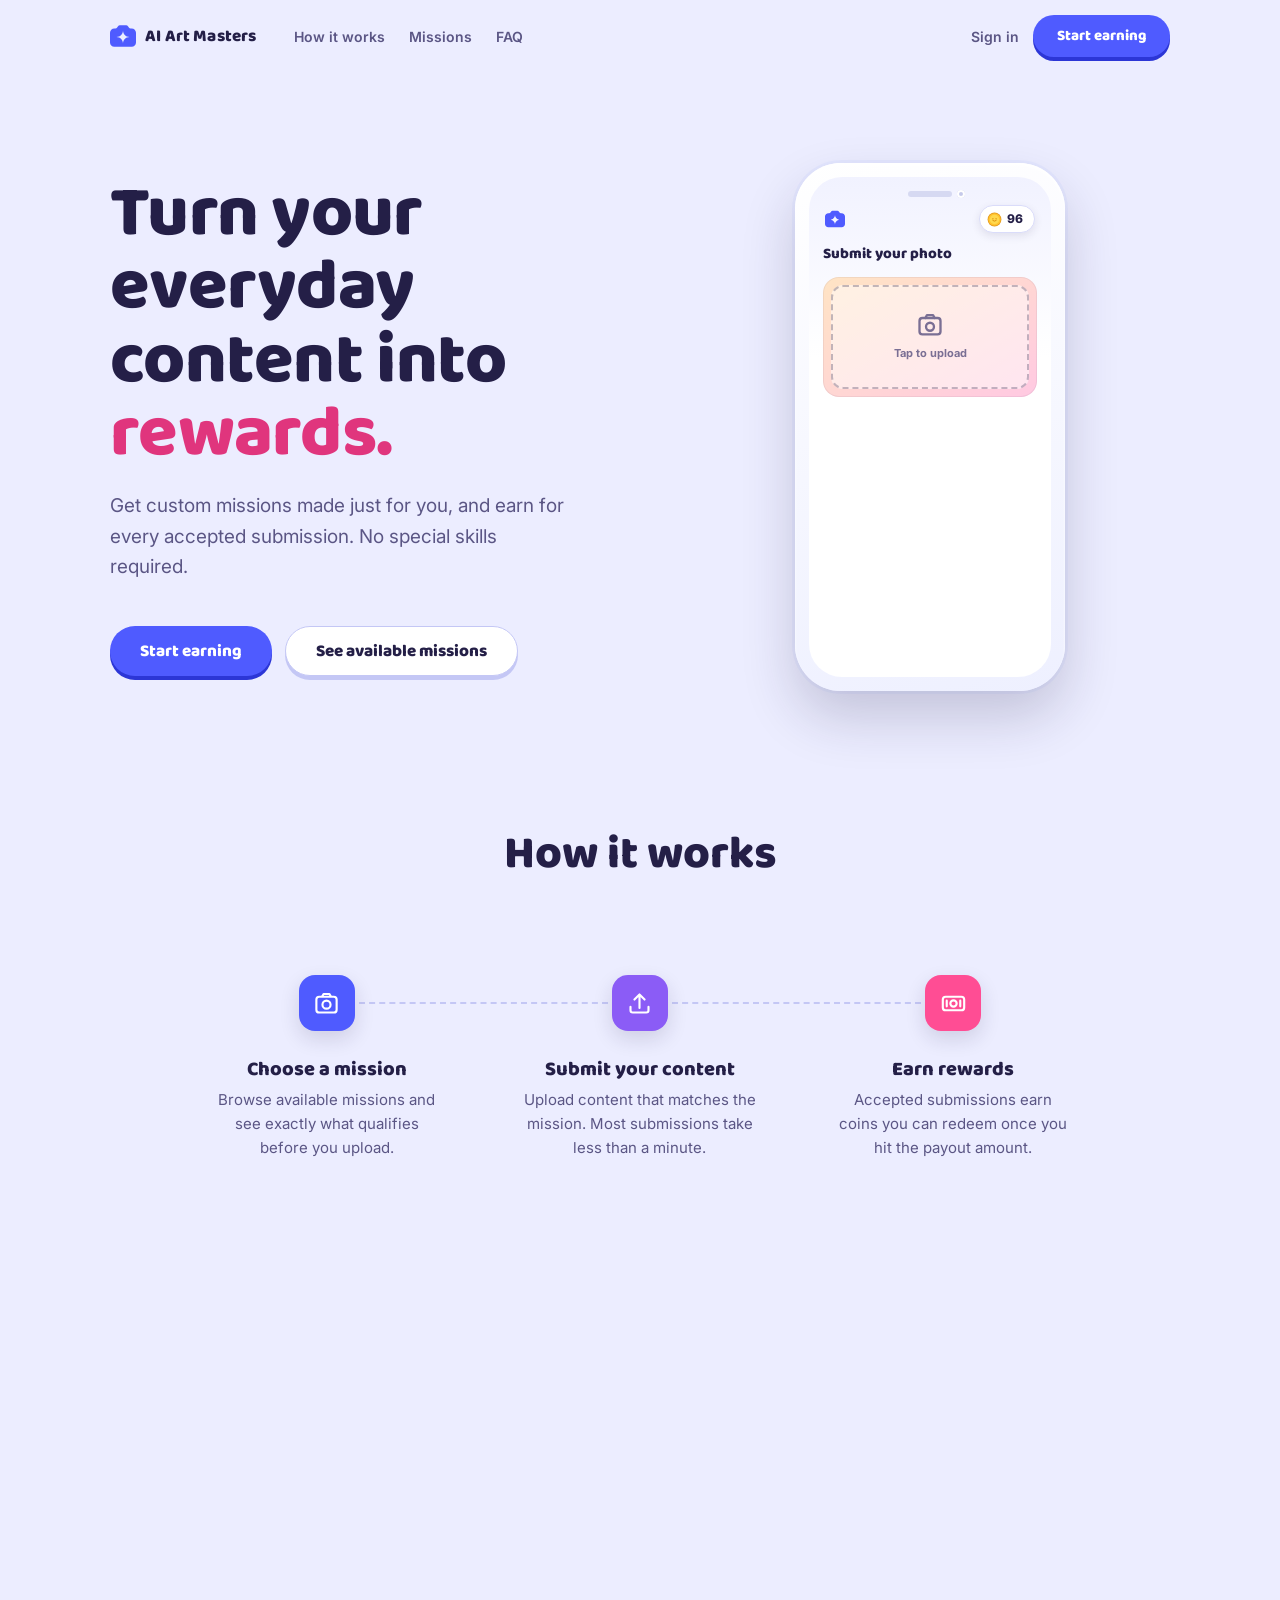
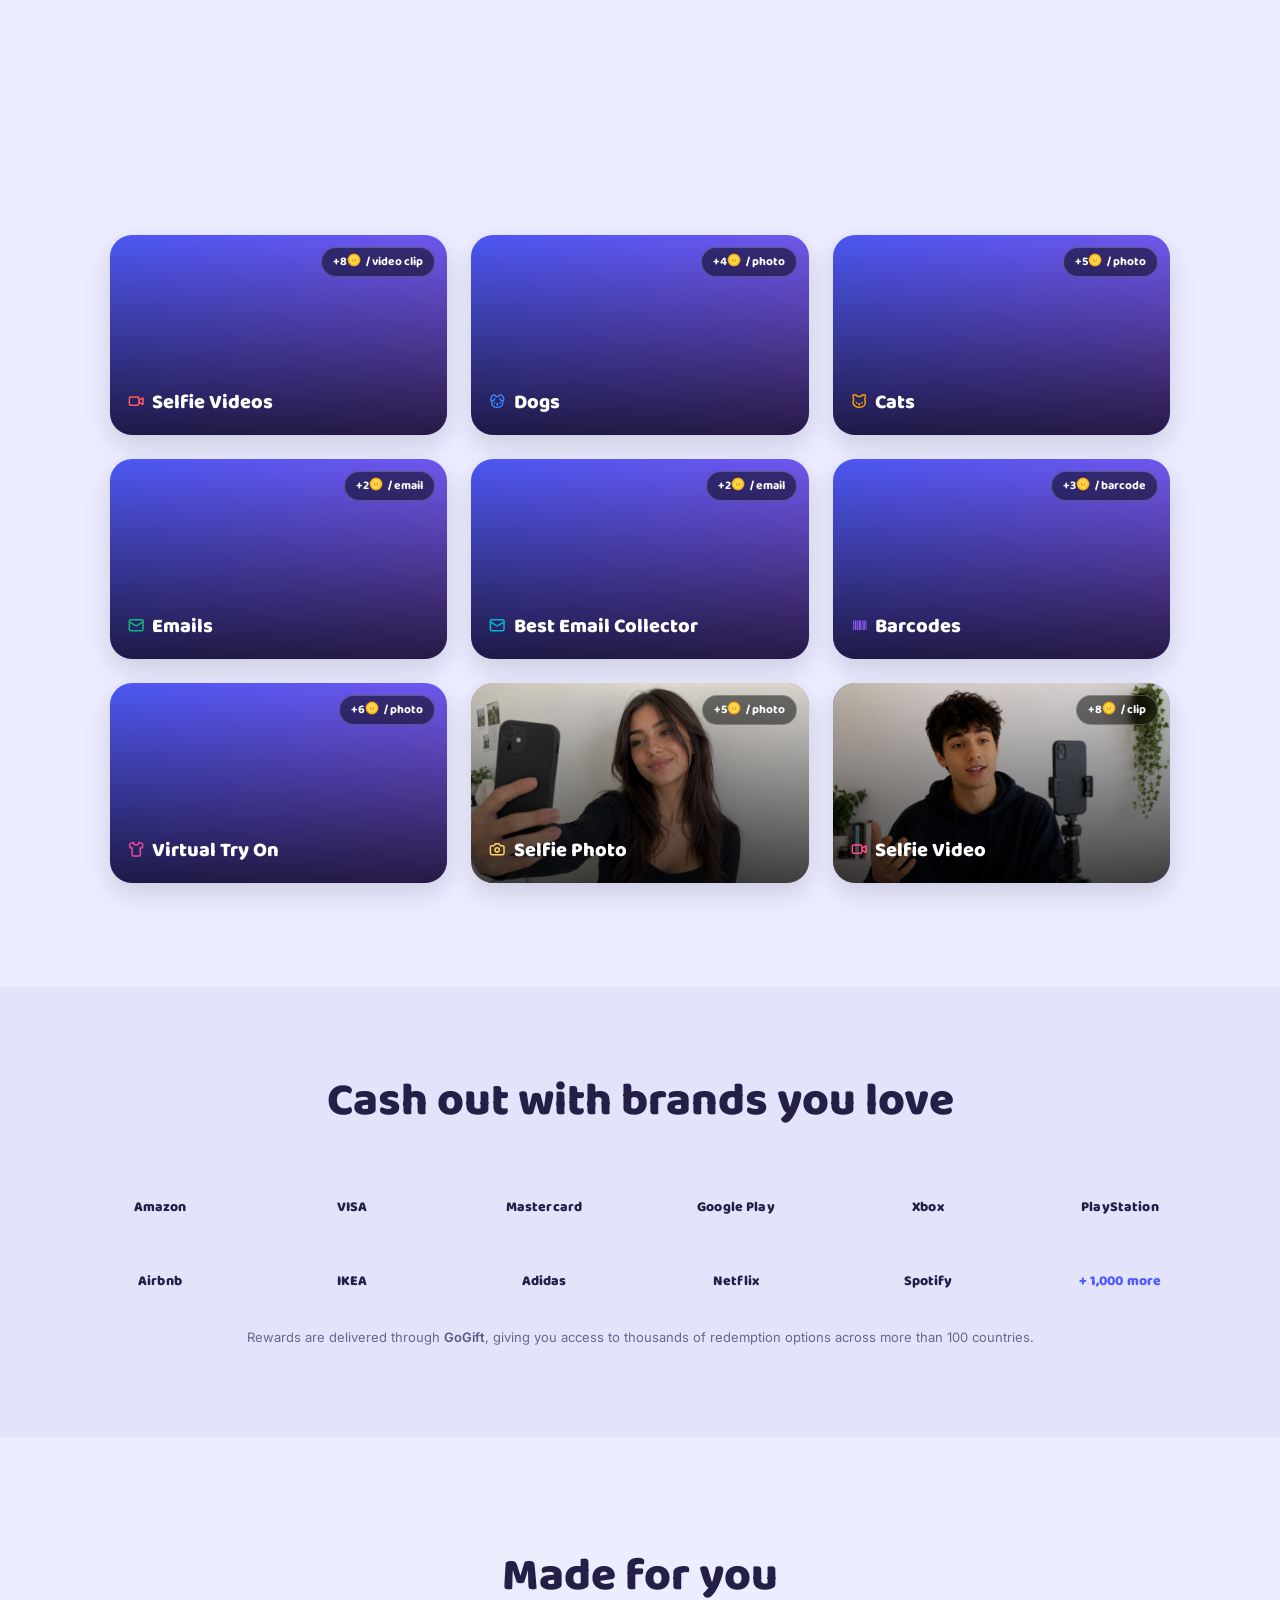
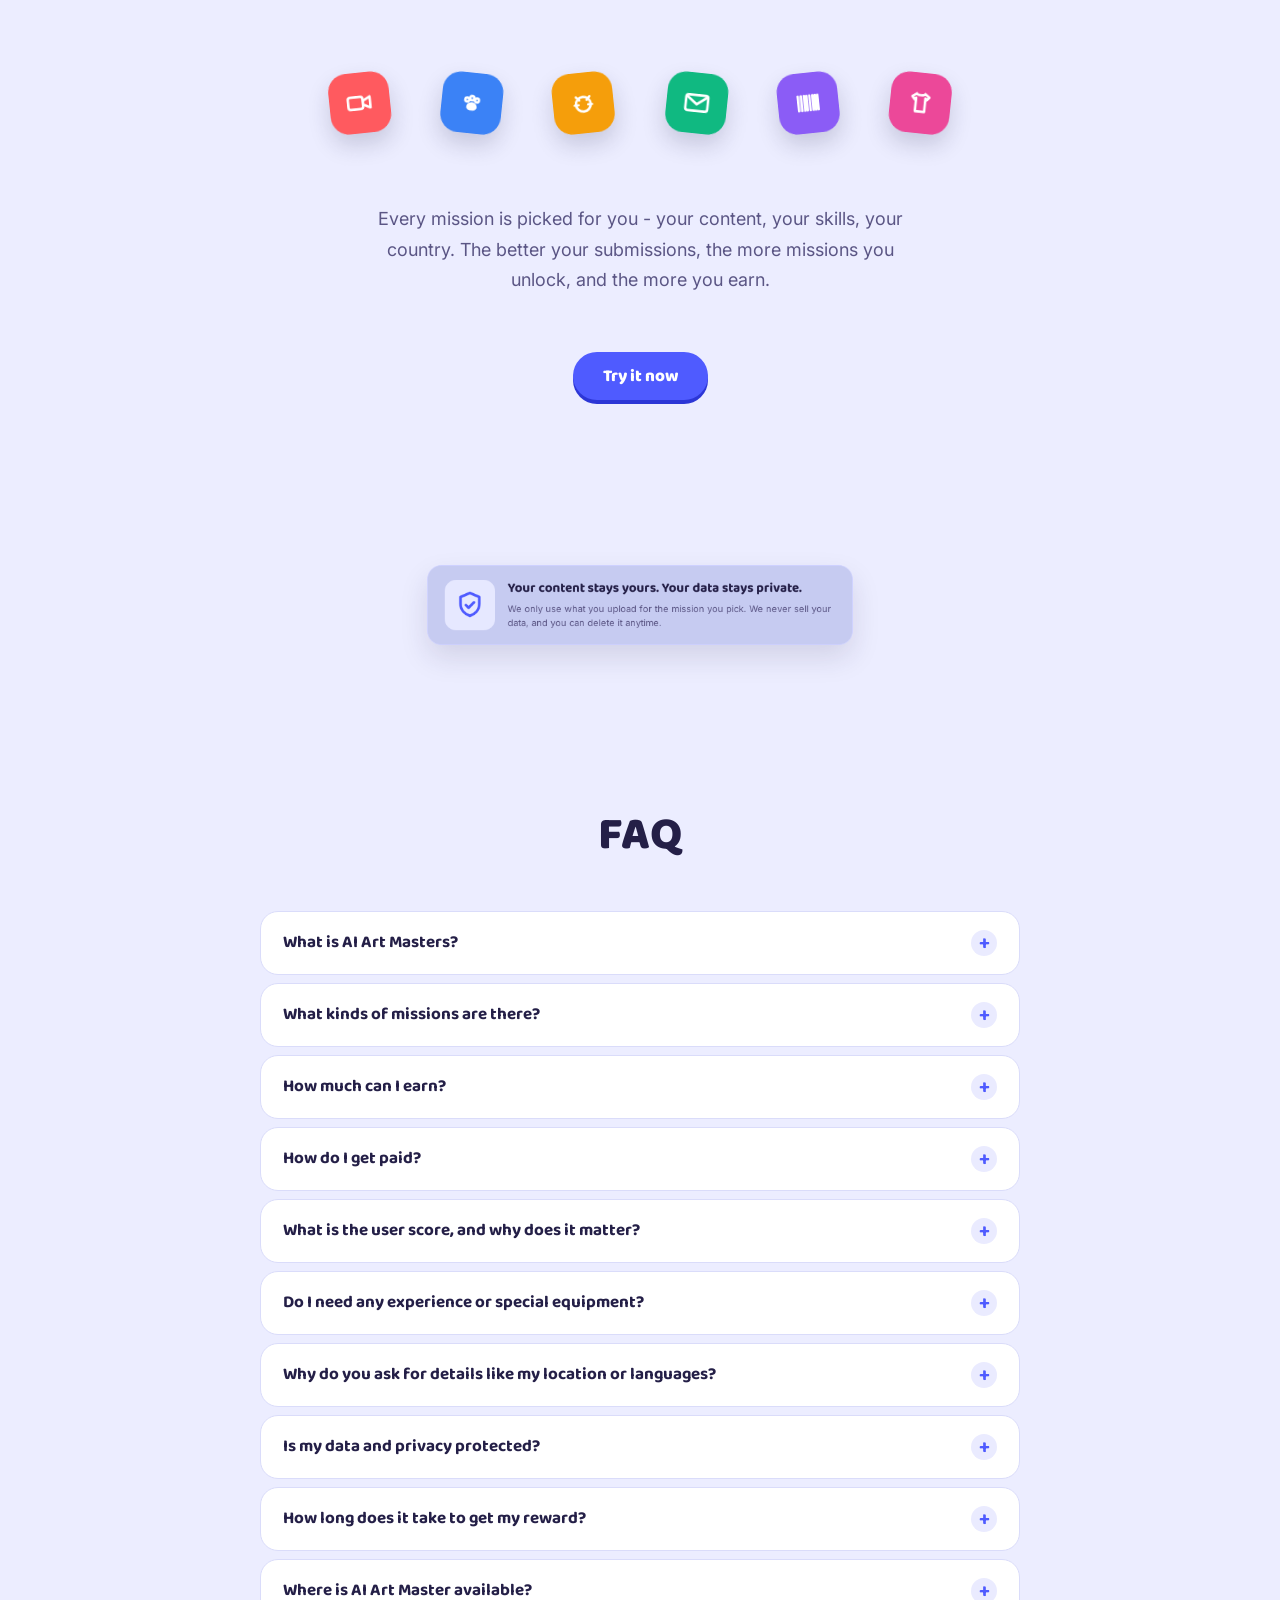
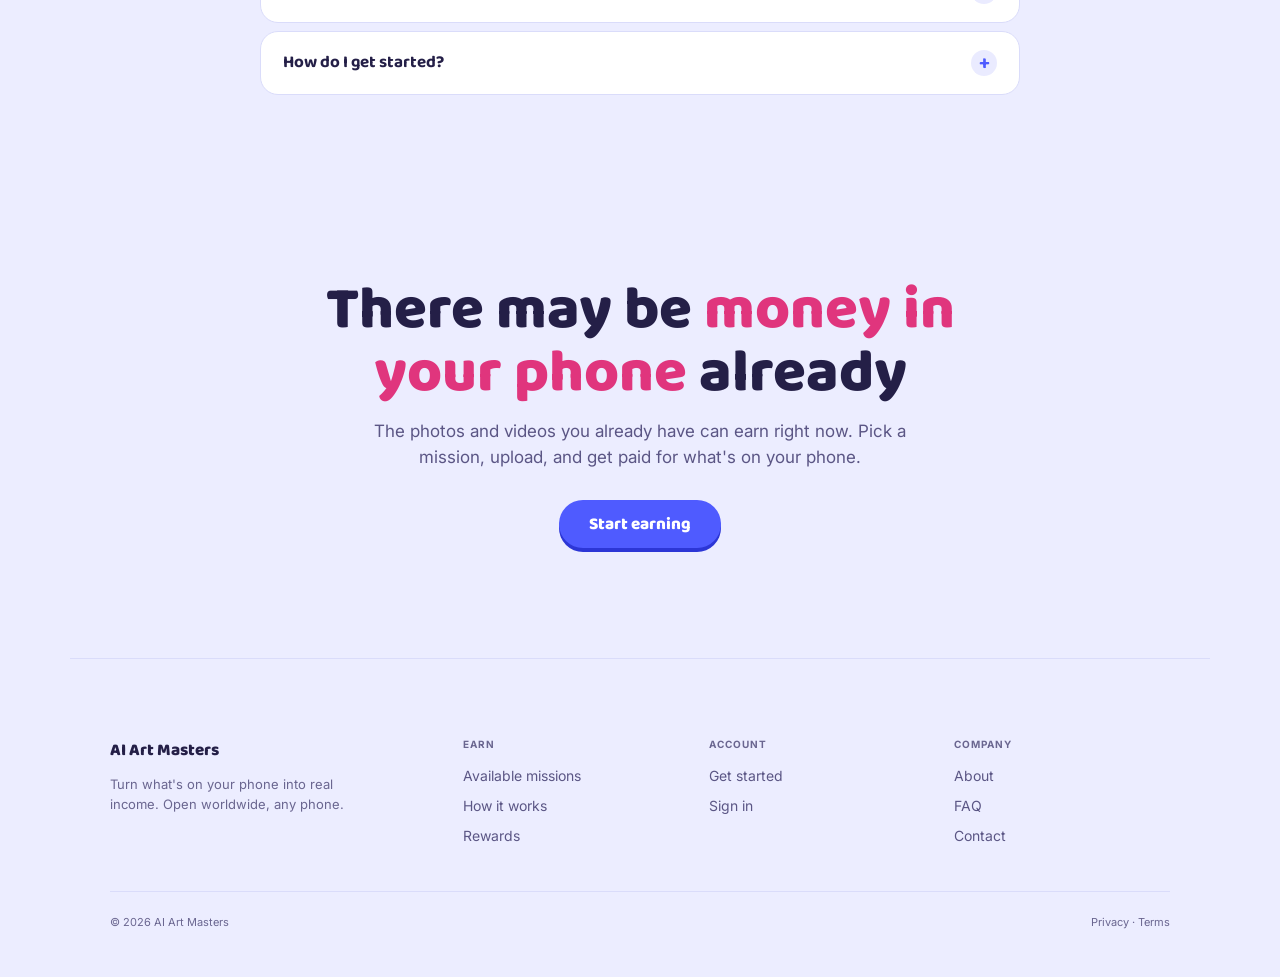
==== commit b7520a70: "Hero device cash-out animation" ====
--- a/index.html
+++ b/index.html
@@ -265,17 +265,19 @@
         <span class="ear"></span>
         <div class="ahead">
           <span class="alogo"><svg viewBox="0 0 24 20" aria-hidden="true"><path d="M14.9297 0C15.5984 1.83e-05 16.2228 0.334243 16.5938 0.890625L17.4062 2.10938C17.7772 2.66576 18.4016 2.99998 19.0703 3H20C22.2091 3 24 4.79086 24 7V16C24 18.2091 22.2091 20 20 20H4C1.79086 20 8.05e-09 18.2091 0 16V7C0 4.79086 1.79086 3 4 3H4.92969C5.59837 2.99998 6.22283 2.66576 6.59375 2.10938L7.40625 0.890625C7.77717 0.334243 8.40163 1.83e-05 9.07031 0H14.9297ZM12 5C12 8.3135 9.3135 11 6 11C9.3135 11 12 13.6865 12 17C12 13.6865 14.6865 11 18 11C14.6865 11 12 8.3135 12 5Z" fill="#4F5BFF"/></svg></span>
-          <span class="bpill"><svg viewBox="0 0 20 20" aria-hidden="true"><circle cx="10" cy="10" r="9.2" fill="#E0951A"/><circle cx="10" cy="10" r="8.3" fill="#FFC22E"/><circle cx="10" cy="10" r="6.3" fill="#FFD84D"/><ellipse cx="7.9" cy="9" rx=".75" ry="1" fill="#D98A0A"/><ellipse cx="12.1" cy="9" rx=".75" ry="1" fill="#D98A0A"/><path d="M7.8 11.4 Q10 13.2 12.2 11.4" fill="none" stroke="#D98A0A" stroke-width="1.2" stroke-linecap="round"/></svg><span class="bnum">46</span></span>
+          <span class="bpill"><svg viewBox="0 0 20 20" aria-hidden="true"><circle cx="10" cy="10" r="9.2" fill="#E0951A"/><circle cx="10" cy="10" r="8.3" fill="#FFC22E"/><circle cx="10" cy="10" r="6.3" fill="#FFD84D"/><ellipse cx="7.9" cy="9" rx=".75" ry="1" fill="#D98A0A"/><ellipse cx="12.1" cy="9" rx=".75" ry="1" fill="#D98A0A"/><path d="M7.8 11.4 Q10 13.2 12.2 11.4" fill="none" stroke="#D98A0A" stroke-width="1.2" stroke-linecap="round"/></svg><span class="bnum">96</span></span>
         </div>
+        <!-- coin that flies from the earn screen up into the balance pill (positioned at runtime) -->
+        <svg class="flycoin" viewBox="0 0 20 20" aria-hidden="true"><circle cx="10" cy="10" r="9.4" fill="#E0951A"/><circle cx="10" cy="10" r="8.4" fill="#FFC22E"/><circle cx="10" cy="10" r="6.3" fill="#FFD84D"/><ellipse cx="7.9" cy="9" rx=".8" ry="1.1" fill="#D98A0A"/><ellipse cx="12.1" cy="9" rx=".8" ry="1.1" fill="#D98A0A"/><path d="M7.6 11.3 Q10 13.4 12.4 11.3" fill="none" stroke="#D98A0A" stroke-width="1.3" stroke-linecap="round"/><ellipse cx="7" cy="6.4" rx="2.4" ry="1.1" fill="#fff" opacity=".34"/></svg>
         <div class="stage">
 
           <!-- 1 · pick a mission -->
           <div class="scrn s1">
             <div class="stitle">Pick a mission</div>
             <div class="mlist">
-              <div class="mrow m-photo"><span class="mic" style="background:#F76707"><svg viewBox="0 0 24 24" fill="none" stroke="currentColor" stroke-width="2.2" stroke-linecap="round" stroke-linejoin="round"><rect x="3" y="6" width="18" height="14" rx="2.5"/><circle cx="12" cy="13.5" r="3.4"/><path d="M8 6l1.4-2.4h5.2L16 6"/></svg></span><span class="nm">Photo</span><span class="pay">+4 / photo</span></div>
-              <div class="mrow m-video"><span class="mic" style="background:#4F5BFF"><svg viewBox="0 0 24 24" fill="none" stroke="currentColor" stroke-width="2.2" stroke-linecap="round" stroke-linejoin="round"><rect x="2.5" y="7" width="12" height="10" rx="2"/><path d="M14.5 10.5l6-3v9l-6-3z"/></svg></span><span class="nm">Video</span><span class="pay">+8 / clip</span></div>
-              <div class="mrow m-audio"><span class="mic" style="background:#845EF7"><svg viewBox="0 0 24 24" fill="none" stroke="currentColor" stroke-width="2.2" stroke-linecap="round" stroke-linejoin="round"><rect x="9" y="3" width="6" height="11" rx="3"/><path d="M6 11a6 6 0 0 0 12 0M12 17v3"/></svg></span><span class="nm">Audio</span><span class="pay">+6 / clip</span></div>
+              <div class="mrow m-photo"><span class="mic" style="background:#F76707"><svg viewBox="0 0 24 24" fill="none" stroke="currentColor" stroke-width="2.2" stroke-linecap="round" stroke-linejoin="round"><rect x="3" y="6" width="18" height="14" rx="2.5"/><circle cx="12" cy="13.5" r="3.4"/><path d="M8 6l1.4-2.4h5.2L16 6"/></svg></span><span class="nm">Photo</span><span class="pay">+4<svg class="pc" viewBox="0 0 20 20" aria-hidden="true"><circle cx="10" cy="10" r="9.2" fill="#E0951A"/><circle cx="10" cy="10" r="8.3" fill="#FFC22E"/><circle cx="10" cy="10" r="6.3" fill="#FFD84D"/></svg> / photo</span></div>
+              <div class="mrow m-video"><span class="mic" style="background:#4F5BFF"><svg viewBox="0 0 24 24" fill="none" stroke="currentColor" stroke-width="2.2" stroke-linecap="round" stroke-linejoin="round"><rect x="2.5" y="7" width="12" height="10" rx="2"/><path d="M14.5 10.5l6-3v9l-6-3z"/></svg></span><span class="nm">Video</span><span class="pay">+8<svg class="pc" viewBox="0 0 20 20" aria-hidden="true"><circle cx="10" cy="10" r="9.2" fill="#E0951A"/><circle cx="10" cy="10" r="8.3" fill="#FFC22E"/><circle cx="10" cy="10" r="6.3" fill="#FFD84D"/></svg> / clip</span></div>
+              <div class="mrow m-audio"><span class="mic" style="background:#845EF7"><svg viewBox="0 0 24 24" fill="none" stroke="currentColor" stroke-width="2.2" stroke-linecap="round" stroke-linejoin="round"><rect x="9" y="3" width="6" height="11" rx="3"/><path d="M6 11a6 6 0 0 0 12 0M12 17v3"/></svg></span><span class="nm">Audio</span><span class="pay">+6<svg class="pc" viewBox="0 0 20 20" aria-hidden="true"><circle cx="10" cy="10" r="9.2" fill="#E0951A"/><circle cx="10" cy="10" r="8.3" fill="#FFC22E"/><circle cx="10" cy="10" r="6.3" fill="#FFD84D"/></svg> / clip</span></div>
             </div>
             <span class="tapper"><span class="tapring"></span><svg class="hand" viewBox="0 0 160 160" fill="#fff" stroke="#000" stroke-width="4" stroke-linejoin="round" stroke-linecap="round" aria-hidden="true"><path d="M45.6328 28.4951C47.7147 27.7381 49.8073 27.8494 51.7754 28.8408L51.7764 28.8389C53.8528 29.8276 55.267 31.5867 56.0957 33.8545L56.0967 33.8564L70.166 72.4395L70.1709 72.4521C70.4122 73.1278 70.6513 73.3467 70.748 73.4131C70.8816 73.4726 70.9661 73.4798 71.0459 73.4639C71.0704 73.4494 71.084 73.4388 71.0918 73.4307C71.1059 73.416 71.1439 73.3728 71.1855 73.2656L71.1953 73.2402L71.2061 73.2148C71.2154 73.1925 71.3185 72.925 71.0254 72.1787L71.0156 72.1533L71.0059 72.127L66.8389 60.6006V60.5996C66.3879 59.3831 66.287 58.0134 66.9766 56.7461C67.6376 55.5313 68.8156 54.8062 70.0391 54.3613L70.0459 54.3584L70.0537 54.3564C72.7232 53.4093 75.3742 53.4302 77.8955 54.5107C80.6068 55.6727 82.4483 58.1468 83.6367 61.3916H83.6377L85.6396 66.8027L85.6475 66.8242L85.6543 66.8447C85.7873 67.2306 85.9207 67.47 86.0234 67.6094C86.073 67.6766 86.1116 67.7162 86.1357 67.7373C86.159 67.7577 86.1722 67.7638 86.1738 67.7646C86.3364 67.8459 86.4333 67.8538 86.5225 67.8359C86.5472 67.8213 86.5615 67.8109 86.5693 67.8027C86.5827 67.7888 86.6133 67.7491 86.6514 67.6572C86.6828 67.5578 86.7416 67.2249 86.4805 66.4932L84.3799 60.623C83.9216 59.4008 83.8158 58.0215 84.5098 56.7461C85.1707 55.5315 86.348 54.8062 87.5713 54.3613C90.3402 53.351 93.0948 53.4761 95.6973 54.7773C98.3348 56.0961 100.151 58.388 101.227 61.3994H101.228L102.252 64.2031C102.528 64.9268 102.764 65.1385 102.817 65.1797C102.944 65.2387 103.045 65.2581 103.158 65.2422C103.19 65.2106 103.231 65.1538 103.275 65.04L103.285 65.0146L103.296 64.9893C103.319 64.9334 103.413 64.6423 103.15 63.9033L101.581 59.5742V59.5732C101.271 58.7222 101.143 57.6733 101.629 56.6533C102.108 55.6479 102.99 55.0767 103.821 54.7549L103.874 54.7354C105.983 53.9857 108.175 54.0594 110.362 54.8467C112.553 55.6355 114.529 57.1074 116.311 59.1221L116.657 59.5186C118.37 61.5351 119.745 64.0599 120.819 67.0332H120.818L124.388 76.7656L124.391 76.7754C127.315 84.8821 128.486 92.419 127.801 99.3506V99.3516C127.113 106.267 124.598 112.334 120.251 117.489L120.25 117.488C115.935 122.648 109.913 126.574 102.306 129.334C93.8138 132.429 85.2609 132.833 76.7031 130.524V130.525C68.0041 128.216 59.9655 122.257 52.5459 112.955L52.5449 112.954L35.3906 91.417L35.3633 91.3828L35.3379 91.3467C35.0324 90.9266 34.7276 90.4893 34.4248 90.0352C34.0376 89.4542 33.7195 88.808 33.459 88.1133L33.4512 88.0928L33.4434 88.0713C32.7665 86.137 32.8684 84.1813 33.7246 82.3154H33.7236C34.6321 80.2966 36.2909 78.9331 38.4424 78.1689C39.9222 77.619 41.4415 77.4947 42.9346 77.9023H42.9355C44.4697 78.3115 45.8361 79.2445 47.0508 80.501L47.0645 80.5146L47.0771 80.5283L60.9473 95.4248C61.2046 95.6812 61.4046 95.8477 61.5479 95.9541C61.5404 95.9183 61.5304 95.876 61.5156 95.8271L40.9209 39.3945L40.7754 38.9736C40.0927 36.8685 40.072 34.782 40.9072 32.833L40.9111 32.8232L40.916 32.8125C41.8367 30.7293 43.4622 29.2822 45.6328 28.4961V28.4951Z"/></svg></span>
           </div>
@@ -320,16 +322,39 @@
             <svg class="spk c" viewBox="0 0 24 24" fill="currentColor" aria-hidden="true"><path d="M12 2l2 6 6 2-6 2-2 6-2-6-6-2 6-2 2-6z"/></svg>
           </div>
 
-          <!-- 4 · cash out @ 50 coins → gift card -->
+          <!-- 4 · cash-out stage (data-s4 beats): threshold counter+bar → pick reward → cash-out button → gift card flies off -->
           <div class="scrn s4">
-            <div class="stitle">Cash out</div>
-            <div class="gift">
-              <div class="gtop"><span class="glbl">Gift card</span></div>
-              <div class="amt">$50</div>
+            <!-- beat A — counter + progress bar reach 50, then "Cash out unlocked" -->
+            <div class="cv cv-th">
+              <div class="thnum"><svg class="ccoin" viewBox="0 0 20 20" aria-hidden="true"><circle cx="10" cy="10" r="9.2" fill="#E0951A"/><circle cx="10" cy="10" r="8.3" fill="#FFC22E"/><circle cx="10" cy="10" r="6.3" fill="#FFD84D"/></svg><b class="thnow">0</b> / 100 coins</div>
+              <div class="thbar"><span></span></div>
+              <div class="thmsg">Cash out unlocked</div>
             </div>
-            <div class="cashbtn">Cash out</div>
-            <span class="tapper"><span class="tapring"></span><svg class="hand handb" viewBox="0 0 160 160" fill="#fff" stroke="#000" stroke-width="4" stroke-linejoin="round" stroke-linecap="round" aria-hidden="true"><path d="M45.6328 28.4951C47.7147 27.7381 49.8073 27.8494 51.7754 28.8408L51.7764 28.8389C53.8528 29.8276 55.267 31.5867 56.0957 33.8545L56.0967 33.8564L70.166 72.4395L70.1709 72.4521C70.4122 73.1278 70.6513 73.3467 70.748 73.4131C70.8816 73.4726 70.9661 73.4798 71.0459 73.4639C71.0704 73.4494 71.084 73.4388 71.0918 73.4307C71.1059 73.416 71.1439 73.3728 71.1855 73.2656L71.1953 73.2402L71.2061 73.2148C71.2154 73.1925 71.3185 72.925 71.0254 72.1787L71.0156 72.1533L71.0059 72.127L66.8389 60.6006V60.5996C66.3879 59.3831 66.287 58.0134 66.9766 56.7461C67.6376 55.5313 68.8156 54.8062 70.0391 54.3613L70.0459 54.3584L70.0537 54.3564C72.7232 53.4093 75.3742 53.4302 77.8955 54.5107C80.6068 55.6727 82.4483 58.1468 83.6367 61.3916H83.6377L85.6396 66.8027L85.6475 66.8242L85.6543 66.8447C85.7873 67.2306 85.9207 67.47 86.0234 67.6094C86.073 67.6766 86.1116 67.7162 86.1357 67.7373C86.159 67.7577 86.1722 67.7638 86.1738 67.7646C86.3364 67.8459 86.4333 67.8538 86.5225 67.8359C86.5472 67.8213 86.5615 67.8109 86.5693 67.8027C86.5827 67.7888 86.6133 67.7491 86.6514 67.6572C86.6828 67.5578 86.7416 67.2249 86.4805 66.4932L84.3799 60.623C83.9216 59.4008 83.8158 58.0215 84.5098 56.7461C85.1707 55.5315 86.348 54.8062 87.5713 54.3613C90.3402 53.351 93.0948 53.4761 95.6973 54.7773C98.3348 56.0961 100.151 58.388 101.227 61.3994H101.228L102.252 64.2031C102.528 64.9268 102.764 65.1385 102.817 65.1797C102.944 65.2387 103.045 65.2581 103.158 65.2422C103.19 65.2106 103.231 65.1538 103.275 65.04L103.285 65.0146L103.296 64.9893C103.319 64.9334 103.413 64.6423 103.15 63.9033L101.581 59.5742V59.5732C101.271 58.7222 101.143 57.6733 101.629 56.6533C102.108 55.6479 102.99 55.0767 103.821 54.7549L103.874 54.7354C105.983 53.9857 108.175 54.0594 110.362 54.8467C112.553 55.6355 114.529 57.1074 116.311 59.1221L116.657 59.5186C118.37 61.5351 119.745 64.0599 120.819 67.0332H120.818L124.388 76.7656L124.391 76.7754C127.315 84.8821 128.486 92.419 127.801 99.3506V99.3516C127.113 106.267 124.598 112.334 120.251 117.489L120.25 117.488C115.935 122.648 109.913 126.574 102.306 129.334C93.8138 132.429 85.2609 132.833 76.7031 130.524V130.525C68.0041 128.216 59.9655 122.257 52.5459 112.955L52.5449 112.954L35.3906 91.417L35.3633 91.3828L35.3379 91.3467C35.0324 90.9266 34.7276 90.4893 34.4248 90.0352C34.0376 89.4542 33.7195 88.808 33.459 88.1133L33.4512 88.0928L33.4434 88.0713C32.7665 86.137 32.8684 84.1813 33.7246 82.3154H33.7236C34.6321 80.2966 36.2909 78.9331 38.4424 78.1689C39.9222 77.619 41.4415 77.4947 42.9346 77.9023H42.9355C44.4697 78.3115 45.8361 79.2445 47.0508 80.501L47.0645 80.5146L47.0771 80.5283L60.9473 95.4248C61.2046 95.6812 61.4046 95.8477 61.5479 95.9541C61.5404 95.9183 61.5304 95.876 61.5156 95.8271L40.9209 39.3945L40.7754 38.9736C40.0927 36.8685 40.072 34.782 40.9072 32.833L40.9111 32.8232L40.916 32.8125C41.8367 30.7293 43.4622 29.2822 45.6328 28.4961V28.4951Z"/></svg></span>
-            <div class="sent"><svg viewBox="0 0 24 24" fill="none" stroke="currentColor" stroke-width="2.6" stroke-linecap="round" stroke-linejoin="round"><path d="M5 12.5l4.5 4.5L19 7.5"/></svg>Gift card sent</div>
+            <!-- beat B — pick a reward; selected card lifts and a pink Cash out button appears -->
+            <div class="cv cv-pick">
+              <div class="stitle">Pick your reward</div>
+              <div class="opts">
+                <div class="opt opt-sel">
+                  <span class="ocost"><svg class="ccoin" viewBox="0 0 20 20" aria-hidden="true"><circle cx="10" cy="10" r="9.2" fill="#E0951A"/><circle cx="10" cy="10" r="8.3" fill="#FFC22E"/><circle cx="10" cy="10" r="6.3" fill="#FFD84D"/></svg>100</span>
+                  <span class="oget">$100 gift card</span>
+                </div>
+                <div class="opt opt-alt">
+                  <span class="ocost"><svg class="ccoin" viewBox="0 0 20 20" aria-hidden="true"><circle cx="10" cy="10" r="9.2" fill="#E0951A"/><circle cx="10" cy="10" r="8.3" fill="#FFC22E"/><circle cx="10" cy="10" r="6.3" fill="#FFD84D"/></svg>50</span>
+                  <span class="oget">$50 gift card</span>
+                </div>
+              </div>
+              <div class="cashbtn">Cash out<span class="tapper"><span class="tapring"></span><svg class="hand handb" viewBox="0 0 160 160" fill="#fff" stroke="#000" stroke-width="4" stroke-linejoin="round" stroke-linecap="round" aria-hidden="true"><path d="M45.6328 28.4951C47.7147 27.7381 49.8073 27.8494 51.7754 28.8408L51.7764 28.8389C53.8528 29.8276 55.267 31.5867 56.0957 33.8545L56.0967 33.8564L70.166 72.4395L70.1709 72.4521C70.4122 73.1278 70.6513 73.3467 70.748 73.4131C70.8816 73.4726 70.9661 73.4798 71.0459 73.4639C71.0704 73.4494 71.084 73.4388 71.0918 73.4307C71.1059 73.416 71.1439 73.3728 71.1855 73.2656L71.1953 73.2402L71.2061 73.2148C71.2154 73.1925 71.3185 72.925 71.0254 72.1787L71.0156 72.1533L71.0059 72.127L66.8389 60.6006V60.5996C66.3879 59.3831 66.287 58.0134 66.9766 56.7461C67.6376 55.5313 68.8156 54.8062 70.0391 54.3613L70.0459 54.3584L70.0537 54.3564C72.7232 53.4093 75.3742 53.4302 77.8955 54.5107C80.6068 55.6727 82.4483 58.1468 83.6367 61.3916H83.6377L85.6396 66.8027L85.6475 66.8242L85.6543 66.8447C85.7873 67.2306 85.9207 67.47 86.0234 67.6094C86.073 67.6766 86.1116 67.7162 86.1357 67.7373C86.159 67.7577 86.1722 67.7638 86.1738 67.7646C86.3364 67.8459 86.4333 67.8538 86.5225 67.8359C86.5472 67.8213 86.5615 67.8109 86.5693 67.8027C86.5827 67.7888 86.6133 67.7491 86.6514 67.6572C86.6828 67.5578 86.7416 67.2249 86.4805 66.4932L84.3799 60.623C83.9216 59.4008 83.8158 58.0215 84.5098 56.7461C85.1707 55.5315 86.348 54.8062 87.5713 54.3613C90.3402 53.351 93.0948 53.4761 95.6973 54.7773C98.3348 56.0961 100.151 58.388 101.227 61.3994H101.228L102.252 64.2031C102.528 64.9268 102.764 65.1385 102.817 65.1797C102.944 65.2387 103.045 65.2581 103.158 65.2422C103.19 65.2106 103.231 65.1538 103.275 65.04L103.285 65.0146L103.296 64.9893C103.319 64.9334 103.413 64.6423 103.15 63.9033L101.581 59.5742V59.5732C101.271 58.7222 101.143 57.6733 101.629 56.6533C102.108 55.6479 102.99 55.0767 103.821 54.7549L103.874 54.7354C105.983 53.9857 108.175 54.0594 110.362 54.8467C112.553 55.6355 114.529 57.1074 116.311 59.1221L116.657 59.5186C118.37 61.5351 119.745 64.0599 120.819 67.0332H120.818L124.388 76.7656L124.391 76.7754C127.315 84.8821 128.486 92.419 127.801 99.3506V99.3516C127.113 106.267 124.598 112.334 120.251 117.489L120.25 117.488C115.935 122.648 109.913 126.574 102.306 129.334C93.8138 132.429 85.2609 132.833 76.7031 130.524V130.525C68.0041 128.216 59.9655 122.257 52.5459 112.955L52.5449 112.954L35.3906 91.417L35.3633 91.3828L35.3379 91.3467C35.0324 90.9266 34.7276 90.4893 34.4248 90.0352C34.0376 89.4542 33.7195 88.808 33.459 88.1133L33.4512 88.0928L33.4434 88.0713C32.7665 86.137 32.8684 84.1813 33.7246 82.3154H33.7236C34.6321 80.2966 36.2909 78.9331 38.4424 78.1689C39.9222 77.619 41.4415 77.4947 42.9346 77.9023H42.9355C44.4697 78.3115 45.8361 79.2445 47.0508 80.501L47.0645 80.5146L47.0771 80.5283L60.9473 95.4248C61.2046 95.6812 61.4046 95.8477 61.5479 95.9541C61.5404 95.9183 61.5304 95.876 61.5156 95.8271L40.9209 39.3945L40.7754 38.9736C40.0927 36.8685 40.072 34.782 40.9072 32.833L40.9111 32.8232L40.916 32.8125C41.8367 30.7293 43.4622 29.2822 45.6328 28.4961V28.4951Z"/></svg></span></div>
+            </div>
+            <!-- beat C — gift card appears, then slides off screen -->
+            <div class="cv cv-card">
+              <div class="giftwrap">
+                <div class="gift">
+                  <div class="gtop"><span class="glbl">Gift card</span></div>
+                  <div class="amt">$100</div>
+                </div>
+                <div class="sent"><span class="ck"><svg viewBox="0 0 24 24" fill="none" stroke="currentColor" stroke-width="3.2" stroke-linecap="round" stroke-linejoin="round"><path d="M5 12.5l4.5 4.5L19 7.5"/></svg></span>Gift card sent</div>
+              </div>
+            </div>
           </div>
 
         </div>
@@ -437,13 +462,15 @@
   // the full earn-loop: pick → submit → earn → cash out. Each lands on 50 coins.
   var dev=document.getElementById('device');
   if(dev){
-    var bnum=dev.querySelector('.bnum'), ptxt=dev.querySelector('.ptxt'),
+    var bnum=dev.querySelector('.bnum'), bpill=dev.querySelector('.bpill'),
+        flycoin=dev.querySelector('.flycoin'), bigcoin=dev.querySelector('.bigcoin'),
+        screenEl=dev.querySelector('.screen'), ptxt=dev.querySelector('.ptxt'),
         s2t=dev.querySelector('.s2 .stitle'), earnedEl=dev.querySelector('.earned'),
-        esubEl=dev.querySelector('.esub'), upT;
+        esubEl=dev.querySelector('.esub'), thnowEl=dev.querySelector('.s4 .thnow'), upT;
     var MEDIA=[
-      {id:'photo',base:46,coins:4,title:'Submit your photo', earn:'+4 coins', sub:'Dog photo accepted'},
-      {id:'video',base:42,coins:8,title:'Submit your video', earn:'+8 coins', sub:'Video accepted'},
-      {id:'audio',base:44,coins:6,title:'Submit your recording',  earn:'+6 coins', sub:'Audio recording accepted'}
+      {id:'photo',base:96,coins:4,title:'Submit your photo', earn:'+4 coins', sub:'Dog photo accepted'},
+      {id:'video',base:92,coins:8,title:'Submit your video', earn:'+8 coins', sub:'Video accepted'},
+      {id:'audio',base:94,coins:6,title:'Submit your recording',  earn:'+6 coins', sub:'Audio recording accepted'}
     ];
     var mi=0;
     function countTo(el,from,to,dur){if(!el)return;var t0=performance.now();(function f(t){var k=Math.min(1,(t-t0)/dur);el.textContent=Math.round(from+(to-from)*k);if(k<1)requestAnimationFrame(f);})(performance.now());}
@@ -453,23 +480,72 @@
       if(earnedEl)earnedEl.textContent=m.earn;
       if(esubEl)esubEl.textContent=m.sub;
     }
+    // fly the big earn coin up into the balance pill at the pill-coin's exact position + size,
+    // then bump the pill and credit the balance. Positions are read live so it always lands right.
+    function flyCoinToPill(){
+      if(!flycoin||!bigcoin||!bpill||!screenEl)return;
+      var target=bpill.querySelector('svg')||bpill;
+      var sc=screenEl.getBoundingClientRect(), bc=bigcoin.getBoundingClientRect(), pc=target.getBoundingClientRect();
+      if(!bc.width||!pc.width)return;
+      flycoin.style.transition='none';
+      flycoin.style.width=bc.width+'px'; flycoin.style.height=bc.height+'px';
+      flycoin.style.left=(bc.left-sc.left)+'px'; flycoin.style.top=(bc.top-sc.top)+'px';
+      flycoin.style.transform='none'; flycoin.style.opacity='1';
+      bigcoin.style.opacity='0';                 // hand the coin off to the flyer
+      flycoin.getBoundingClientRect();           // reflow so the next change animates
+      var s=pc.width/bc.width, cx=bc.width/2, cy=bc.height/2;
+      var dx=(pc.left+pc.width/2)-(bc.left+bc.width/2), dy=(pc.top+pc.height/2)-(bc.top+bc.height/2);
+      // transform-origin is top-left, so offset for the centre shift the scale introduces
+      var tx=dx+cx*(1-s), ty=dy+cy*(1-s);
+      flycoin.style.transition='transform .6s cubic-bezier(.5,0,.25,1),opacity .18s ease .46s';
+      flycoin.style.transform='translate('+tx+'px,'+ty+'px) scale('+s+')';
+      flycoin.style.opacity='0';                 // fade as it merges into the pill
+      // clear the "+N coins / accepted" texts right as the coin leaves (quick fade).
+      // (animation:none cancels the uiin entrance whose 'both' fill would otherwise pin opacity:1)
+      if(earnedEl){earnedEl.style.animation='none';earnedEl.style.opacity='0';}
+      if(esubEl){esubEl.style.animation='none';esubEl.style.opacity='0';}
+      setTimeout(function(){
+        flycoin.style.transition='none'; flycoin.style.opacity='0'; flycoin.style.transform='none';
+        // NOTE: do not restore bigcoin here - it stays gone for the rest of the earn screen;
+        // step 1 of the next loop restores it.
+        var mm=MEDIA[mi]; if(bnum)bnum.textContent=mm.base+mm.coins;   // credit the earned coins
+        if(bpill){bpill.classList.add('bump'); setTimeout(function(){bpill.classList.remove('bump');},520);}
+      },660);
+    }
     if(!anim){var m0=MEDIA[0];applyMedia(m0);dev.setAttribute('data-step','3');dev.setAttribute('data-s2','done');if(bnum)bnum.textContent=m0.base+m0.coins;}
     else{
       // per-step hold times; the gap after step 4 is the pause between flows
-      var holds={1:2400,2:5000,3:2400,4:3700,loopPause:1200};
+      var holds={1:2600,2:5200,3:1900,4:7000,loopPause:1000};
       var step=0, subT=[];
       function clearSub(){subT.forEach(clearTimeout);subT=[];}
       function tick(){
         step=step%4+1; clearSub();
         var m=MEDIA[mi];
-        if(step===1){applyMedia(m); if(bnum)bnum.textContent=m.base; dev.removeAttribute('data-s2'); if(ptxt)ptxt.textContent='Uploading…';}
+        if(step===1){applyMedia(m); if(bnum)bnum.textContent=m.base; dev.removeAttribute('data-s2'); dev.removeAttribute('data-s4');
+          if(bigcoin)bigcoin.style.opacity=''; if(flycoin){flycoin.style.transition='none';flycoin.style.opacity='0';flycoin.style.transform='none';}
+          if(earnedEl){earnedEl.style.animation='';earnedEl.style.opacity='';} if(esubEl){esubEl.style.animation='';esubEl.style.opacity='';}   // restore earn texts
+          if(thnowEl)thnowEl.textContent='0';                                            // reset threshold counter
+          if(ptxt)ptxt.textContent='Uploading…';}
         dev.setAttribute('data-step',String(step));
         if(step===2){
           dev.setAttribute('data-s2','pick'); if(ptxt)ptxt.textContent='Uploading…';
           subT.push(setTimeout(function(){if(dev.getAttribute('data-step')==='2')dev.setAttribute('data-s2','upload');},1400));
           subT.push(setTimeout(function(){if(dev.getAttribute('data-step')==='2'){dev.setAttribute('data-s2','done');if(ptxt)ptxt.textContent='Submitted';}},3700));
         }
-        if(step===3)countTo(bnum,m.base,m.base+m.coins,735);
+        if(step===3){
+          if(bnum)bnum.textContent=m.base;                 // pill stays put until the coin lands
+          subT.push(setTimeout(function(){if(dev.getAttribute('data-step')==='3')flyCoinToPill();},1150));
+        }
+        if(step===4){
+          // cash-out stage beats: threshold (counter+bar→50, unlock) → pick → select → button+tap → gift card → fly off
+          dev.setAttribute('data-s4','threshold');
+          subT.push(setTimeout(function(){if(dev.getAttribute('data-step')==='4')countTo(thnowEl,0,100,800);},120));
+          subT.push(setTimeout(function(){if(dev.getAttribute('data-step')==='4')dev.setAttribute('data-s4','pick');},1900));
+          subT.push(setTimeout(function(){if(dev.getAttribute('data-step')==='4')dev.setAttribute('data-s4','sel');},2900));
+          subT.push(setTimeout(function(){if(dev.getAttribute('data-step')==='4')dev.setAttribute('data-s4','btn');},3800));
+          subT.push(setTimeout(function(){if(dev.getAttribute('data-step')==='4')dev.setAttribute('data-s4','card');},5600));
+          // (no slide-off beat) the gift card rests on screen, then the loop crossfades to the next mission
+        }
         var next=holds[step]+(step===4?holds.loopPause:0);
         if(step===4)mi=(mi+1)%MEDIA.length;   // advance to next submission type
         setTimeout(tick,next);
--- a/brand/aam.css
+++ b/brand/aam.css
@@ -196,7 +196,8 @@
 .device .mrow .mic{width:30px;height:30px;border-radius:9px;flex:none;display:flex;align-items:center;justify-content:center;color:#fff}
 .device .mrow .mic svg{width:18px;height:18px}
 .device .mrow .nm{font-family:var(--fd);font-weight:700;font-size:13px;color:var(--ink)}
-.device .mrow .pay{margin-left:auto;font-family:var(--fm);font-weight:800;font-size:11px;color:var(--green-ink)}
+.device .mrow .pay{margin-left:auto;display:inline-flex;align-items:center;gap:1px;font-family:var(--fm);font-weight:800;font-size:11px;color:var(--ink2)}
+.device .mrow .pay .pc{width:11px;height:11px;margin:0 1px}
 .anim .device[data-step="1"][data-media="photo"] .mrow.m-photo,
 .anim .device[data-step="1"][data-media="video"] .mrow.m-video,
 .anim .device[data-step="1"][data-media="audio"] .mrow.m-audio{border-color:var(--primary);box-shadow:0 10px 22px color-mix(in srgb,var(--primary) 24%,transparent)}
@@ -210,14 +211,11 @@
 .device .s1 .tapper{right:6px;top:44px;transition:top .3s ease}
 .device[data-media="video"] .s1 .tapper{top:100px}
 .device[data-media="audio"] .s1 .tapper{top:156px}
-.device .s2 .tapper{left:50%;top:58px;margin-left:4px}
-.device .s4 .tapper{left:50%;top:50%;margin-left:24px;margin-top:-42px}
+.device .s2 .tapper{left:62%;top:85px;margin-left:0}
 .anim .device[data-step="1"] .s1 .hand{animation:tap 1.7s ease .35s}
 .anim .device[data-s2="pick"] .s2 .hand{animation:tap 1.7s ease .2s}
-.anim .device[data-step="4"] .s4 .hand{animation:tap 1.7s ease 1.4s}
 .anim .device[data-step="1"] .s1 .tapring{animation:tapring 1.7s ease .35s}
 .anim .device[data-s2="pick"] .s2 .tapring{animation:tapring 1.7s ease .2s}
-.anim .device[data-step="4"] .s4 .tapring{animation:tapring 1.7s ease 1.4s}
 @keyframes tap{0%{opacity:0;transform:translate(10px,12px) scale(1)}24%{opacity:1;transform:translate(0,0) scale(1)}44%{transform:translate(0,2px) scale(.8)}62%{transform:translate(0,0) scale(1)}86%,100%{opacity:0;transform:translate(-2px,-4px) scale(1)}}
 @keyframes tapring{0%,34%{opacity:0;transform:scale(.35)}46%{opacity:.5;transform:scale(.55)}100%{opacity:0;transform:scale(1.8)}}
 
@@ -275,35 +273,83 @@
 @keyframes ckdraw{to{stroke-dashoffset:0}}
 
 /* S3 — earn coins */
-.device .s3{align-items:center;justify-content:center;text-align:center}
+.device .s3{align-items:center;justify-content:flex-start;padding-top:16%;text-align:center}
 .device .bigcoin{width:80px;height:80px}
 .anim .device[data-step="3"] .bigcoin{animation:coinpop .735s cubic-bezier(.34,1.56,.64,1)}
 @keyframes coinpop{0%{transform:scale(.2) rotate(-28deg);opacity:0}60%{transform:scale(1.14) rotate(6deg);opacity:1}100%{transform:scale(1) rotate(0)}}
-.device .earned{font-family:var(--fd);font-weight:800;font-size:26px;color:var(--ink);margin-top:14px}
-.device .esub{font-family:var(--fm);font-size:13px;color:var(--ink2);margin-top:4px}
+/* flying coin — JS positions/sizes it at the big coin, then translates+scales it into the balance pill */
+.device .flycoin{position:absolute;left:0;top:0;width:80px;height:80px;opacity:0;pointer-events:none;z-index:60;transform-origin:top left;will-change:transform,opacity;filter:drop-shadow(0 4px 7px rgba(36,31,71,.28))}
+.anim .device .bpill.bump{animation:pillbump .5s cubic-bezier(.34,1.56,.64,1)}
+@keyframes pillbump{0%{transform:scale(1)}38%{transform:scale(1.16)}100%{transform:scale(1)}}
+.device .earned{font-family:var(--fd);font-weight:800;font-size:26px;color:var(--ink);margin-top:14px;transition:opacity .18s ease}
+.device .esub{font-family:var(--fm);font-size:13px;color:var(--ink2);margin-top:4px;transition:opacity .18s ease}
 .device .spk{position:absolute;width:11px;height:11px;opacity:0}
-.device .spk.a{top:30%;left:24%;color:var(--accent)}.device .spk.b{top:27%;right:24%;color:var(--amber)}.device .spk.c{top:56%;left:30%;color:var(--primary)}
+.device .spk.a{top:9%;left:23%;color:var(--accent)}.device .spk.b{top:12%;right:23%;color:var(--amber)}.device .spk.c{top:26%;left:32%;color:var(--primary)}
 .anim .device[data-step="3"] .spk.a{animation:spk 1.155s ease .21s}
 .anim .device[data-step="3"] .spk.b{animation:spk 1.155s ease .40s}
 .anim .device[data-step="3"] .spk.c{animation:spk 1.155s ease .57s}
 @keyframes spk{0%{opacity:0;transform:scale(0)}40%{opacity:1;transform:scale(1.2)}100%{opacity:0;transform:scale(.4) translateY(-12px)}}
 
-/* S4 — cash out → fun gift card */
-.device .gift{position:relative;overflow:hidden;border-radius:18px;padding:16px 18px 20px;color:#fff;background:linear-gradient(140deg,#FF6FA5,#9A5BFF);box-shadow:0 14px 28px rgba(154,91,255,.32)}
-.device .gift::after{content:"";position:absolute;right:-30px;top:-30px;width:90px;height:90px;border-radius:50%;background:rgba(255,255,255,.12)}
-.device .gift .gtop{position:relative;display:flex;align-items:center;gap:8px}
-.device .gift .glbl{font-family:var(--fm);font-size:10px;font-weight:700;letter-spacing:.14em;text-transform:uppercase;opacity:.92}
-.device .gift .amt{position:relative;font-family:var(--fd);font-weight:800;font-size:34px;line-height:1;margin-top:20px}
-.device .cashbtn{position:relative;margin-top:14px;background:var(--accent);color:#fff;font-family:var(--fd);font-weight:800;font-size:14px;border-radius:13px;padding:13px;text-align:center;box-shadow:0 4px 0 var(--accent-deep)}
-.anim .device[data-step="4"] .s4 .cashbtn{animation:uiin .5s ease .18s both,cashpress 1.6s ease 1.32s}
-@keyframes cashpress{0%,42%{transform:none;box-shadow:0 4px 0 var(--accent-deep)}52%{transform:translateY(2px);box-shadow:0 1px 0 var(--accent-deep)}62%,100%{transform:none;box-shadow:0 4px 0 var(--accent-deep)}}
-.anim .device[data-step="4"] .s4 .gift{animation:uiin .5s ease .08s both,giftpop .75s cubic-bezier(.34,1.56,.64,1) 2.35s}
-.device .sent{display:flex;align-items:center;justify-content:center;gap:8px;margin-top:14px;font-family:var(--fd);font-weight:800;font-size:15px;color:var(--green-ink);opacity:0}
-.device .sent svg{width:18px;height:18px;stroke-dasharray:26;stroke-dashoffset:26}
-.anim .device[data-step="4"] .sent{animation:sentin .5s ease 2.7s forwards}
-.anim .device[data-step="4"] .sent svg{animation:ckdraw .45s ease 2.95s forwards}
+/* S4 — cash-out stage (data-s4): threshold → pick → sel → btn → card → off.
+   .cv sub-views crossfade. */
+.device .s4 .cv{position:absolute;inset:0;display:flex;flex-direction:column;opacity:0;transform:translateY(8px);transition:opacity .4s ease,transform .45s cubic-bezier(.22,.61,.36,1);pointer-events:none}
+.device[data-s4="threshold"] .s4 .cv-th,
+.device[data-s4="pick"] .s4 .cv-pick,.device[data-s4="sel"] .s4 .cv-pick,.device[data-s4="btn"] .s4 .cv-pick,
+.device[data-s4="card"] .s4 .cv-card{opacity:1;transform:none}
+/* beat A — counter + bar reach 50, then "Cash out unlocked" */
+.device .s4 .cv-th{align-items:center;justify-content:flex-start;padding-top:18%;text-align:center}
+.device .s4 .thnum{display:flex;align-items:center;justify-content:center;gap:5px;font-family:var(--fd);font-weight:800;font-size:18px;color:var(--ink)}
+.device .s4 .thnum .ccoin{width:18px;height:18px}
+.device .s4 .thbar{width:82%;height:9px;border-radius:999px;background:#E9EAF6;overflow:hidden;margin-top:12px}
+.device .s4 .thbar>span{display:block;height:100%;width:0;border-radius:999px;background:linear-gradient(90deg,var(--green),var(--green-ink))}
+.anim .device[data-s4="threshold"] .s4 .thbar>span{animation:thfill .8s cubic-bezier(.4,0,.2,1) .1s both}
+@keyframes thfill{from{width:0}to{width:100%}}
+.device .s4 .thmsg{font-family:var(--fd);font-weight:800;font-size:15px;color:var(--primary);margin-top:16px;opacity:0}
+.device[data-s4="threshold"] .s4 .thmsg{opacity:1}
+.anim .device[data-s4="threshold"] .s4 .thnum{animation:uiin .45s ease both}
+.anim .device[data-s4="threshold"] .s4 .thmsg{animation:uiin .5s ease .8s both}
+/* beat B — pick a reward */
+.device .s4 .cv-pick{justify-content:flex-start;padding-top:13%}
+.device .s4 .cv-pick .stitle{text-align:center}
+.device .s4 .opts{display:flex;flex-direction:column;gap:9px}
+.device .s4 .opt{position:relative;display:flex;align-items:center;gap:7px;background:#fff;border:1.5px solid var(--line);border-radius:14px;padding:11px 12px;transition:opacity .3s,transform .4s cubic-bezier(.22,.61,.36,1),border-color .3s,box-shadow .3s}
+.device .s4 .opt .ocost{display:inline-flex;align-items:center;gap:4px;font-family:var(--fd);font-weight:800;font-size:14px;color:var(--ink)}
+.device .s4 .opt .ccoin{width:16px;height:16px}
+.device .s4 .opt .oarrow{width:17px;height:17px;color:var(--ink2);flex:none}
+.device .s4 .opt .oget{font-family:var(--fd);font-weight:700;font-size:13px;color:var(--ink);margin-left:auto}
+.anim .device[data-s4="pick"] .s4 .cv-pick .stitle{animation:uiin .42s ease both}
+.anim .device[data-s4="pick"] .s4 .opt-sel{animation:uiin .45s ease .1s both}
+.anim .device[data-s4="pick"] .s4 .opt-alt{animation:uiin .45s ease .2s both}
+/* selected (sel + btn) */
+.device[data-s4="sel"] .s4 .opt-sel,.device[data-s4="btn"] .s4 .opt-sel{border-color:var(--primary);box-shadow:0 8px 18px color-mix(in srgb,var(--primary) 24%,transparent)}
+/* btn beat — reveal the pink Cash out button below both option cards (cards stay put) */
+.device .s4 .cashbtn{position:relative;margin-top:16px;width:100%;background:var(--accent);color:#fff;font-family:var(--fd);font-weight:800;font-size:15px;border-radius:13px;padding:13px;text-align:center;box-shadow:0 4px 0 var(--accent-deep);opacity:0;transform:translateY(8px);pointer-events:none}
+.device[data-s4="btn"] .s4 .cashbtn{opacity:1;transform:none}
+.anim .device[data-s4="btn"] .s4 .cashbtn{animation:uiin .45s ease .35s both,cashpress 1.2s ease 1.15s}
+@keyframes cashpress{0%,40%{transform:none;box-shadow:0 4px 0 var(--accent-deep)}52%{transform:translateY(2px);box-shadow:0 1px 0 var(--accent-deep)}64%,100%{transform:none;box-shadow:0 4px 0 var(--accent-deep)}}
+.device .s4 .cashbtn .tapper{position:absolute;left:50%;top:50%;width:42px;height:42px;margin:-8px 0 0 -8px;pointer-events:none;z-index:6}
+.anim .device[data-s4="btn"] .s4 .cashbtn .hand{animation:tap 1.5s ease .95s}
+.anim .device[data-s4="btn"] .s4 .cashbtn .tapring{animation:tapring 1.5s ease .95s}
+/* beat C — gift card appears, then slides off screen */
+.device .s4 .cv-card{align-items:center;justify-content:flex-start;padding-top:16%}
+.device .s4 .giftwrap{width:100%}
+.device .s4 .gift{position:relative;overflow:hidden;width:100%;aspect-ratio:1.6/1;display:flex;flex-direction:column;justify-content:space-between;border-radius:16px;padding:16px 18px;color:#fff;text-align:left;background:linear-gradient(140deg,#FF6FA5,#9A5BFF);box-shadow:0 14px 28px rgba(154,91,255,.32)}
+.device .s4 .gift::after{content:"";position:absolute;right:-30px;top:-30px;width:90px;height:90px;border-radius:50%;background:rgba(255,255,255,.12)}
+.device .s4 .gift .gtop{position:relative;display:flex;align-items:center;gap:8px}
+.device .s4 .gift .glbl{font-family:var(--fm);font-size:10px;font-weight:700;letter-spacing:.14em;text-transform:uppercase;opacity:.92}
+.device .s4 .gift .amt{position:relative;font-family:var(--fd);font-weight:800;font-size:34px;line-height:1}
+.anim .device[data-s4="card"] .s4 .gift{animation:giftpop .7s cubic-bezier(.34,1.56,.64,1) .1s both}
+.device .s4 .sent{display:flex;align-items:center;justify-content:center;gap:8px;margin-top:14px;font-family:var(--fd);font-weight:800;font-size:15px;color:var(--ink);opacity:0}
+/* same animated green check badge as the "Submitted" step (S2 .pstat .ck) */
+.device .s4 .sent .ck{display:inline-flex;align-items:center;justify-content:center;width:24px;height:24px;border-radius:50%;background:var(--green);color:#fff;flex:none;opacity:0;transform:scale(.3)}
+.device .s4 .sent .ck svg{width:15px;height:15px;stroke-dasharray:26;stroke-dashoffset:26}
+.device[data-s4="card"] .s4 .sent{opacity:1}
+.device[data-s4="card"] .s4 .sent .ck{opacity:1;transform:scale(1)}
+.anim .device[data-s4="card"] .s4 .sent{animation:sentin .5s ease .55s both}
+.anim .device[data-s4="card"] .s4 .sent .ck{animation:ckpop .42s cubic-bezier(.34,1.56,.64,1) .6s both}
+.anim .device[data-s4="card"] .s4 .sent .ck svg{animation:ckdraw .45s ease .75s forwards}
 @keyframes sentin{from{opacity:0;transform:translateY(6px)}to{opacity:1;transform:none}}
-@keyframes giftpop{0%{transform:scale(1) rotate(0)}30%{transform:scale(1.05) rotate(-2deg)}60%{transform:scale(.985) rotate(1deg)}100%{transform:scale(1) rotate(0)}}
+@keyframes giftpop{0%{transform:scale(.6) translateY(20px);opacity:0}60%{transform:scale(1.06) translateY(0);opacity:1}100%{transform:scale(1)}}
 /* UI elements animate in per screen */
 @keyframes uiin{from{opacity:0;transform:translateY(9px)}to{opacity:1;transform:none}}
 .anim .device[data-step="1"] .s1 .stitle,.anim .device[data-step="2"] .s2 .stitle,.anim .device[data-step="4"] .s4 .stitle{animation:uiin .42s ease both}
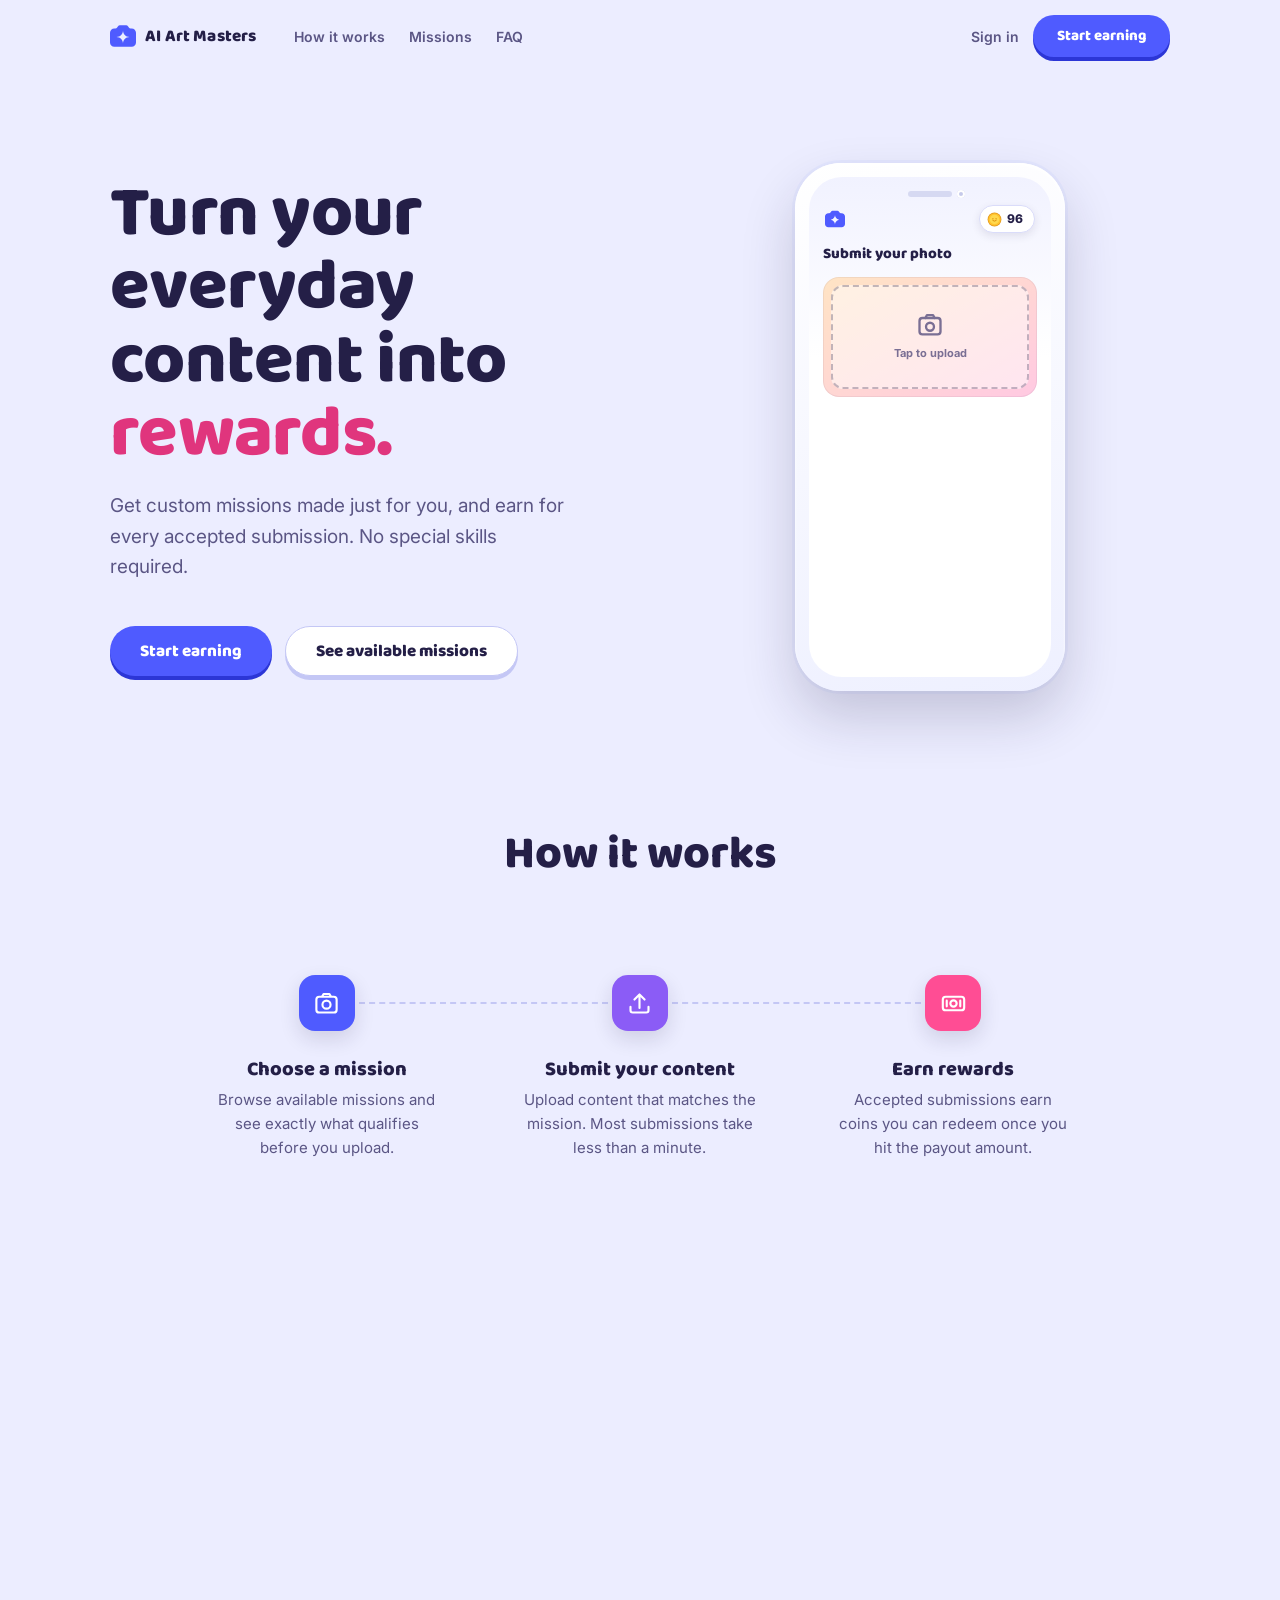
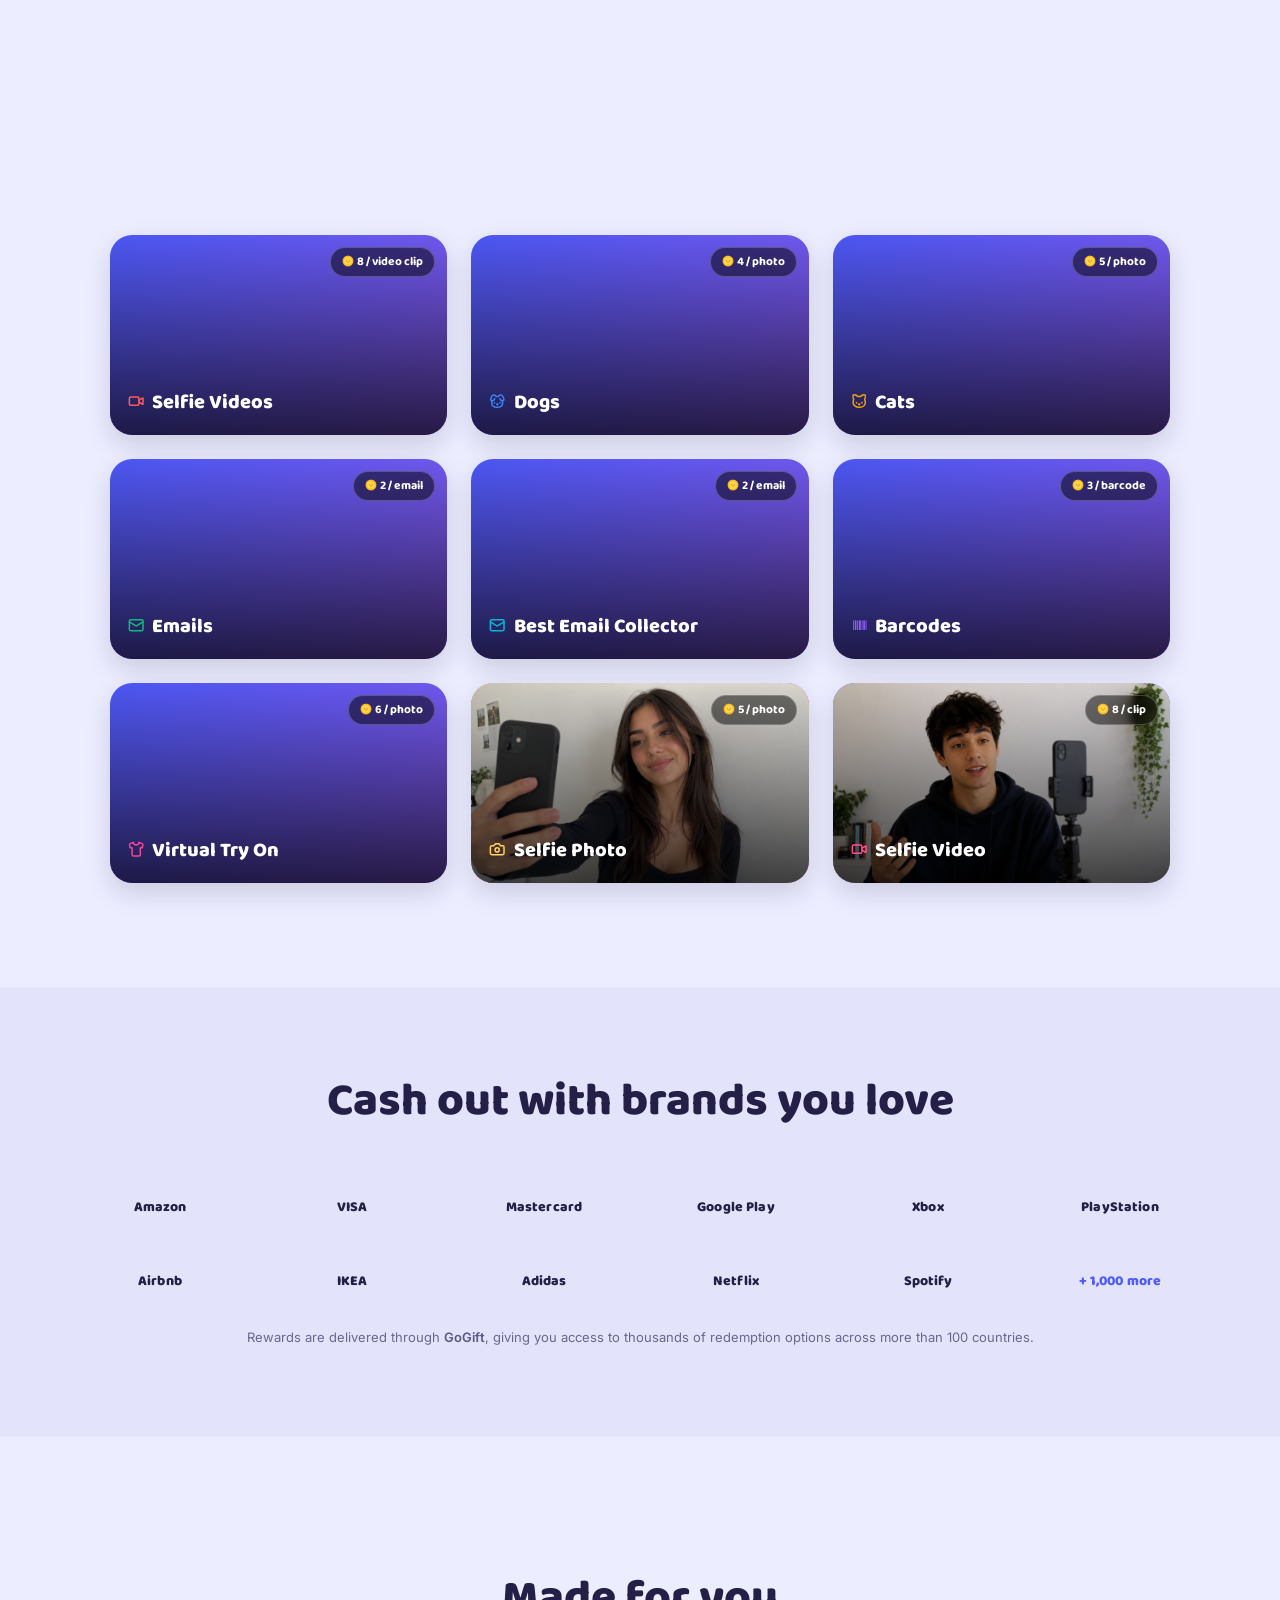
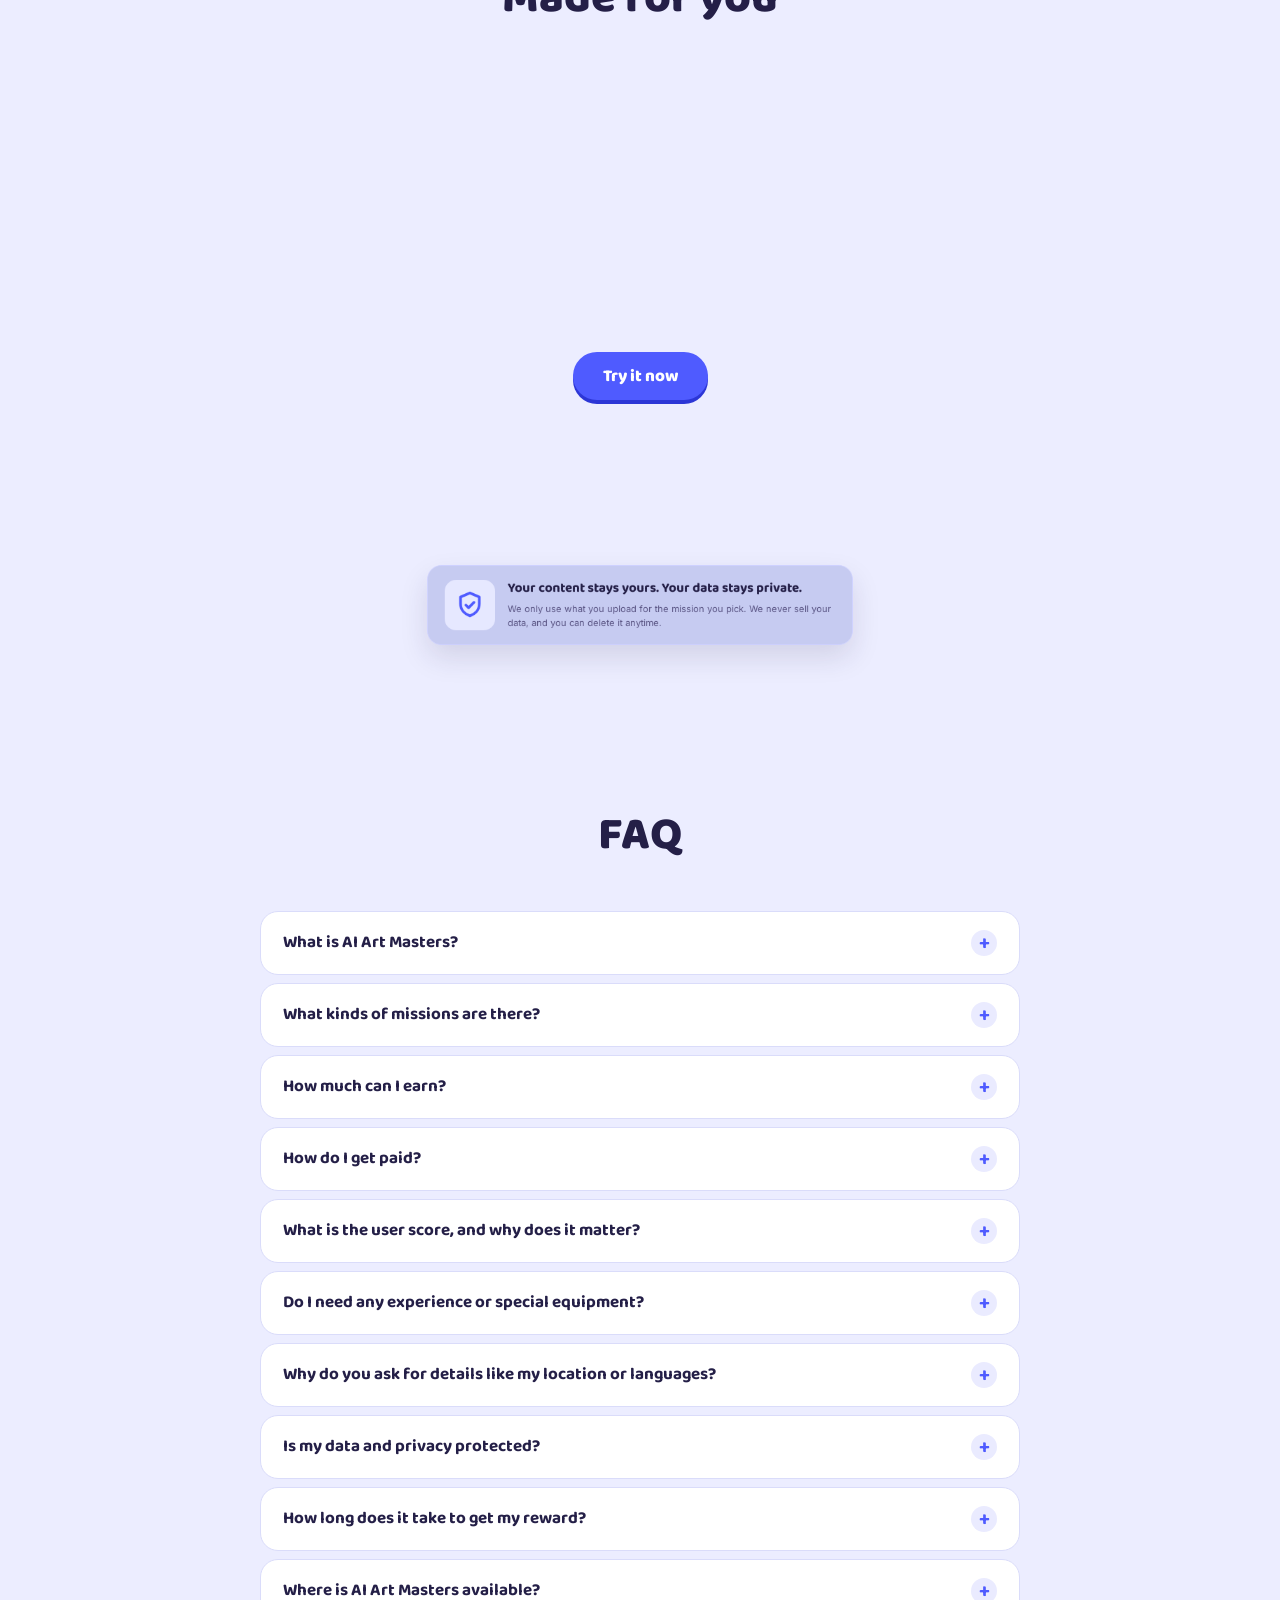
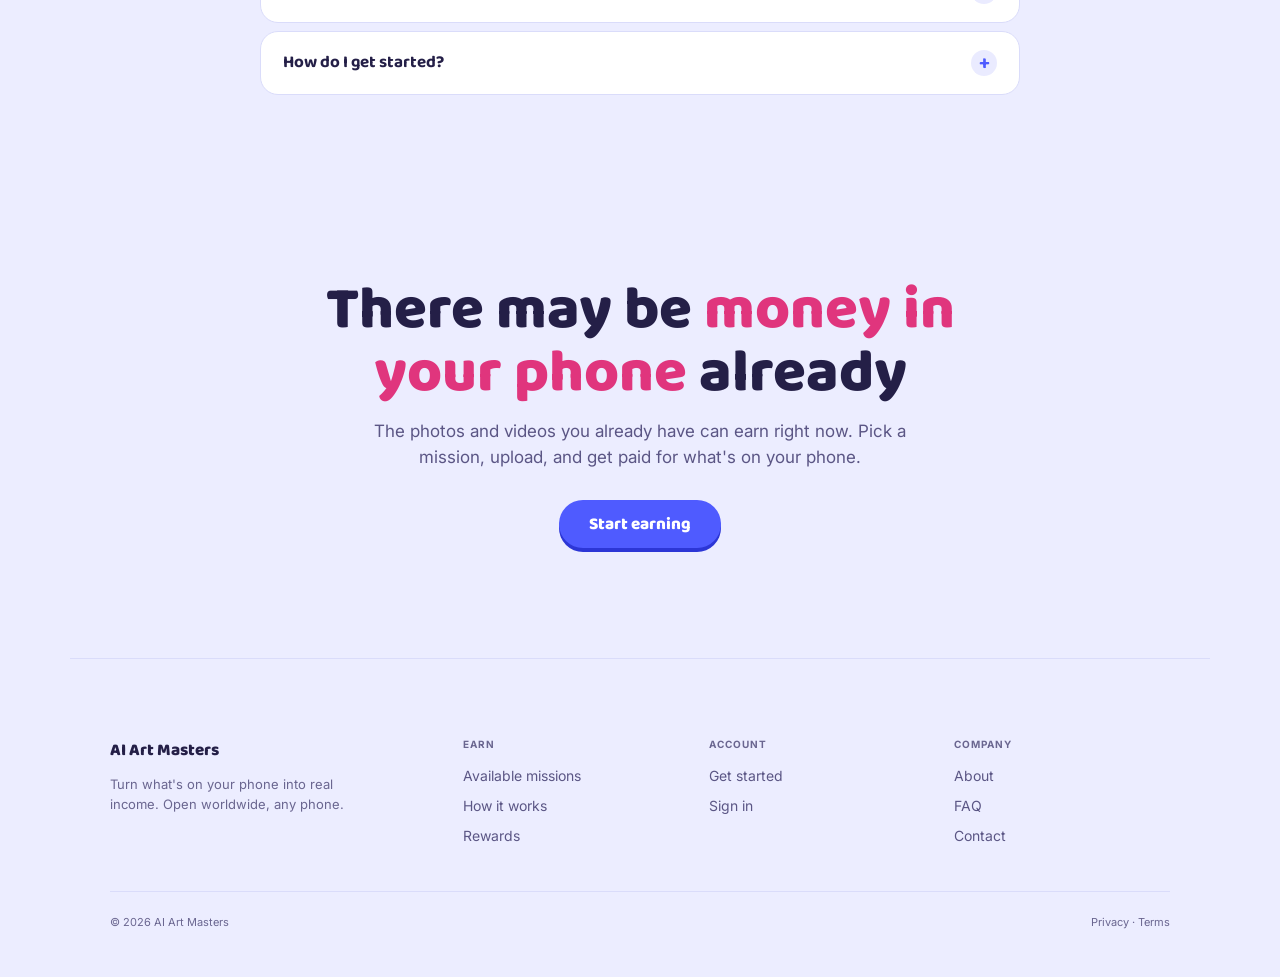
==== commit 3ac91cbb: "Fix 'AI Art Masters' wording in FAQ; landing/profile + cash-out updates" ====
--- a/index.html
+++ b/index.html
@@ -431,16 +431,16 @@
 <section class="sec wrap" id="faq">
   <div class="sec-head reveal"><h2 class="sec-h2">FAQ</h2></div>
   <div class="faq stagger">
-    <details><summary>What is AI Art Masters?<span class="pm">+</span></summary><div class="faq-a">AI Art Master is a marketplace that connects you with companies that need real, original data to build and improve AI. You complete simple missions using your own device - capture something quick like a selfie or a short video, or submit photos you already have - and earn points you redeem for gift cards.</div></details>
+    <details><summary>What is AI Art Masters?<span class="pm">+</span></summary><div class="faq-a">AI Art Masters is a marketplace that connects you with companies that need real, original data to build and improve AI. You complete simple missions using your own device - capture something quick like a selfie or a short video, or submit photos you already have - and earn points you redeem for gift cards.</div></details>
     <details><summary>What kinds of missions are there?<span class="pm">+</span></summary><div class="faq-a">Two kinds, mostly. Quick captures - a selfie, a 15-second clip of you speaking, a photo of something around you. And gallery missions that use content you already have, like 50 photos of your cat or the clothes you wear. Surveys and annotation tasks are also available as a complementary, optional way to earn extra points between missions.</div></details>
     <details><summary>How much can I earn?<span class="pm">+</span></summary><div class="faq-a">It depends on how many missions you complete and which ones you take on. As your user score grows, you unlock advanced missions worth far more points. You'll always see the reward before you start, so there are no surprises.</div></details>
-    <details><summary>How do I get paid?<span class="pm">+</span></summary><div class="faq-a">Your points collect in your AI Art Master wallet, and you can easily redeem them whenever you like for gift cards from well-known brands available in your region. Your gift card is delivered straight to your email - no payment or bank details required.</div></details>
+    <details><summary>How do I get paid?<span class="pm">+</span></summary><div class="faq-a">Your points collect in your AI Art Masters wallet, and you can easily redeem them whenever you like for gift cards from well-known brands available in your region. Your gift card is delivered straight to your email - no payment or bank details required.</div></details>
     <details><summary>What is the user score, and why does it matter?<span class="pm">+</span></summary><div class="faq-a">Your user score reflects how well you follow mission instructions and the quality of your submissions. The closer you follow the guidance, the more likely you are to be approved and the higher your score climbs. A higher score unlocks advanced, higher-value missions, so doing great work directly leads to earning more.</div></details>
     <details><summary>Do I need any experience or special equipment?<span class="pm">+</span></summary><div class="faq-a">No. If you have a smartphone, you can start. Every mission includes clear, step-by-step guidance, so you always know exactly what to do.</div></details>
     <details><summary>Why do you ask for details like my location or languages?<span class="pm">+</span></summary><div class="faq-a">Companies request data from specific places, languages, and backgrounds. Sharing a few attributes lets us show you only the missions you're eligible for and that fit your skills and capabilities - so you never waste time on missions that aren't a fit. You stay in control of what you share.</div></details>
-    <details><summary>Is my data and privacy protected?<span class="pm">+</span></summary><div class="faq-a">Yes. AI Art Master is operated by a publicly traded company, which means we follow data-protection and compliance rules closely. You choose what to submit, and your contributions are handled responsibly. <a href="#">Read our full privacy policy.</a></div></details>
+    <details><summary>Is my data and privacy protected?<span class="pm">+</span></summary><div class="faq-a">Yes. AI Art Masters is operated by a publicly traded company, which means we follow data-protection and compliance rules closely. You choose what to submit, and your contributions are handled responsibly. <a href="#">Read our full privacy policy.</a></div></details>
     <details><summary>How long does it take to get my reward?<span class="pm">+</span></summary><div class="faq-a">We guarantee a review within 48 hours of your submission. Once a mission is approved, your points are added to your wallet and you can redeem a gift card right away - delivered straight to your email.</div></details>
-    <details><summary>Where is AI Art Master available?<span class="pm">+</span></summary><div class="faq-a">AI Art Master is built for a global audience, with missions and gift-card options tailored to your country.</div></details>
+    <details><summary>Where is AI Art Masters available?<span class="pm">+</span></summary><div class="faq-a">AI Art Masters is built for a global audience, with missions and gift-card options tailored to your country.</div></details>
     <details><summary>How do I get started?<span class="pm">+</span></summary><div class="faq-a">Sign up for free, set up your profile, and pick your first mission. You can be earning within minutes.</div></details>
   </div>
 </section>
--- a/brand/aam.css
+++ b/brand/aam.css
@@ -660,7 +660,7 @@
 .actr .aav svg{width:18px;height:18px}
 .actr .an{font-weight:700;font-size:14px}
 .actr .at{font-family:var(--fm);font-size:11px;color:var(--ink3);margin-top:1px}
-.actr .amt{margin-left:auto;font-family:var(--fm);font-size:13px;font-weight:700;color:var(--green-ink)}
+.actr .amt{margin-left:auto;font-family:var(--fm);font-size:13px;font-weight:700;color:var(--ink)}
 .actr .amt.cash{color:var(--ink2)}
 
 /* user score card — reputation/trust number; drives mission access (docs/USER_SCORE.md) */
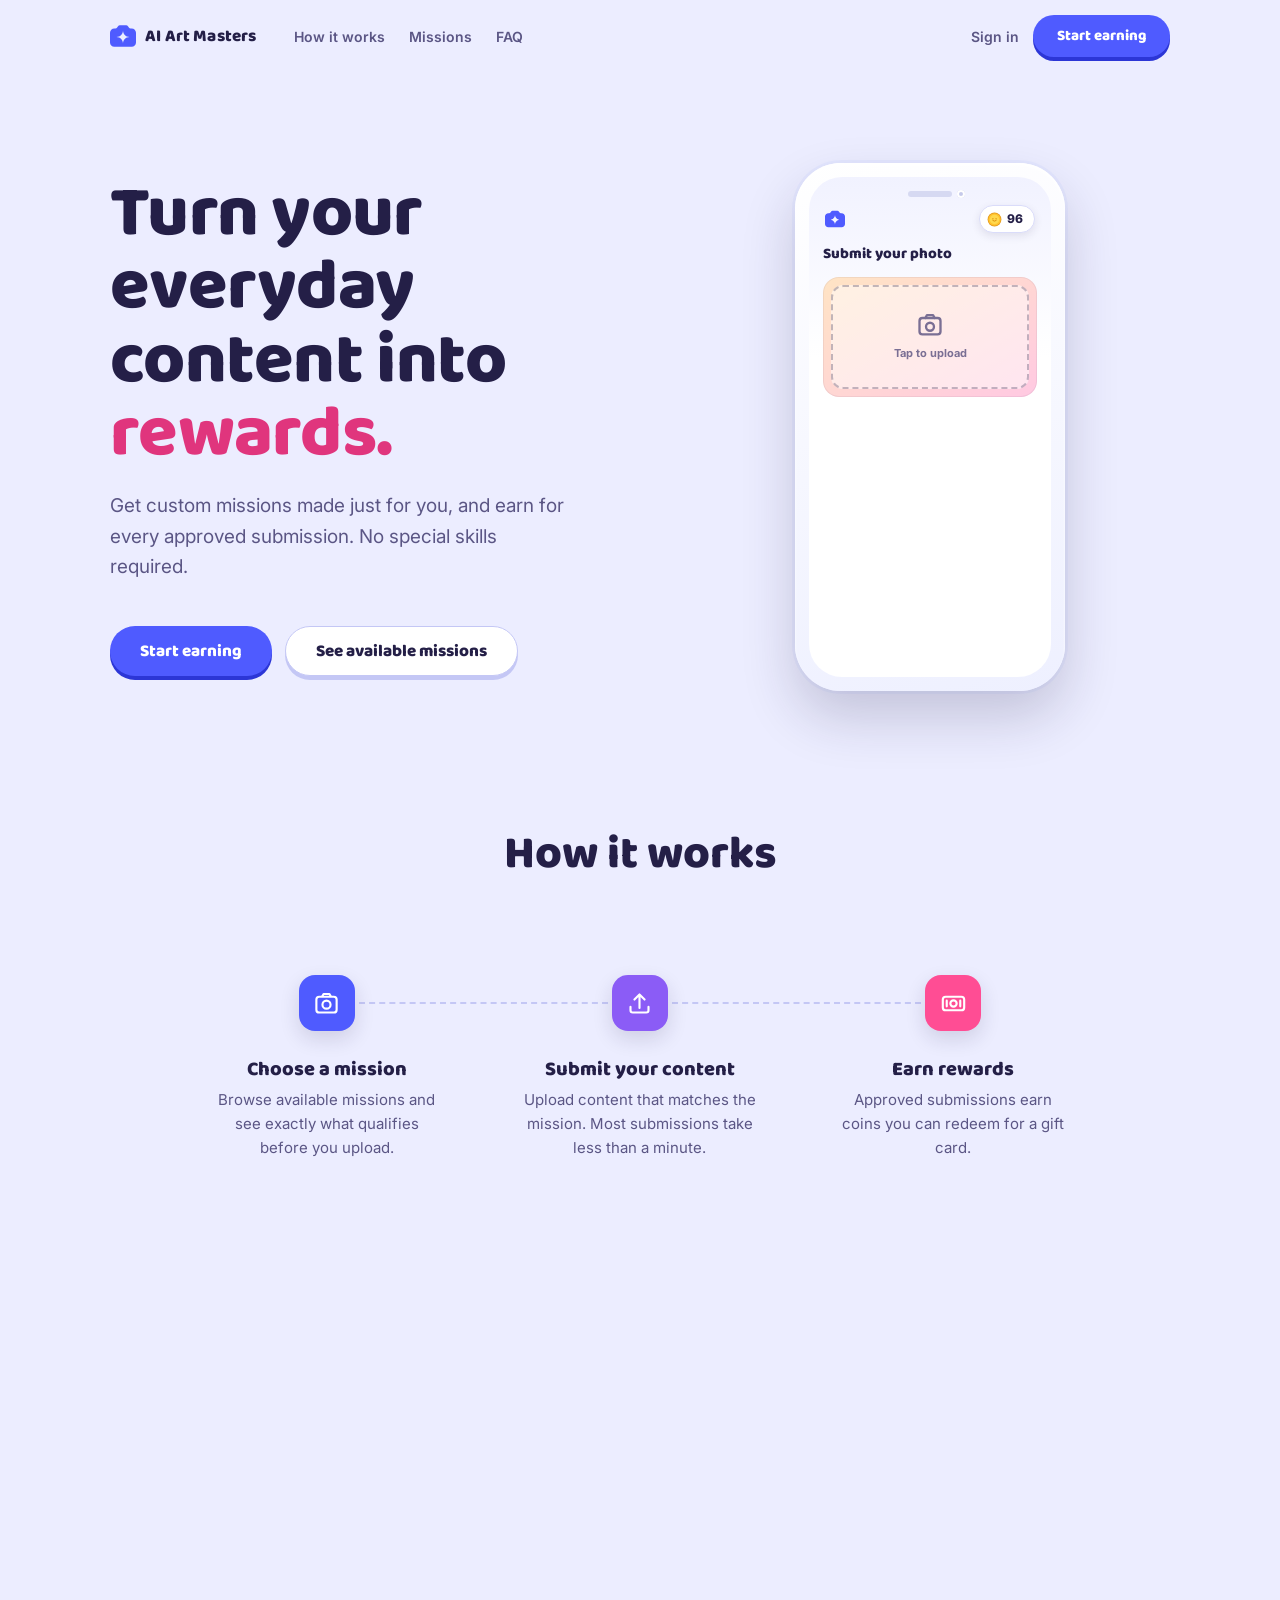
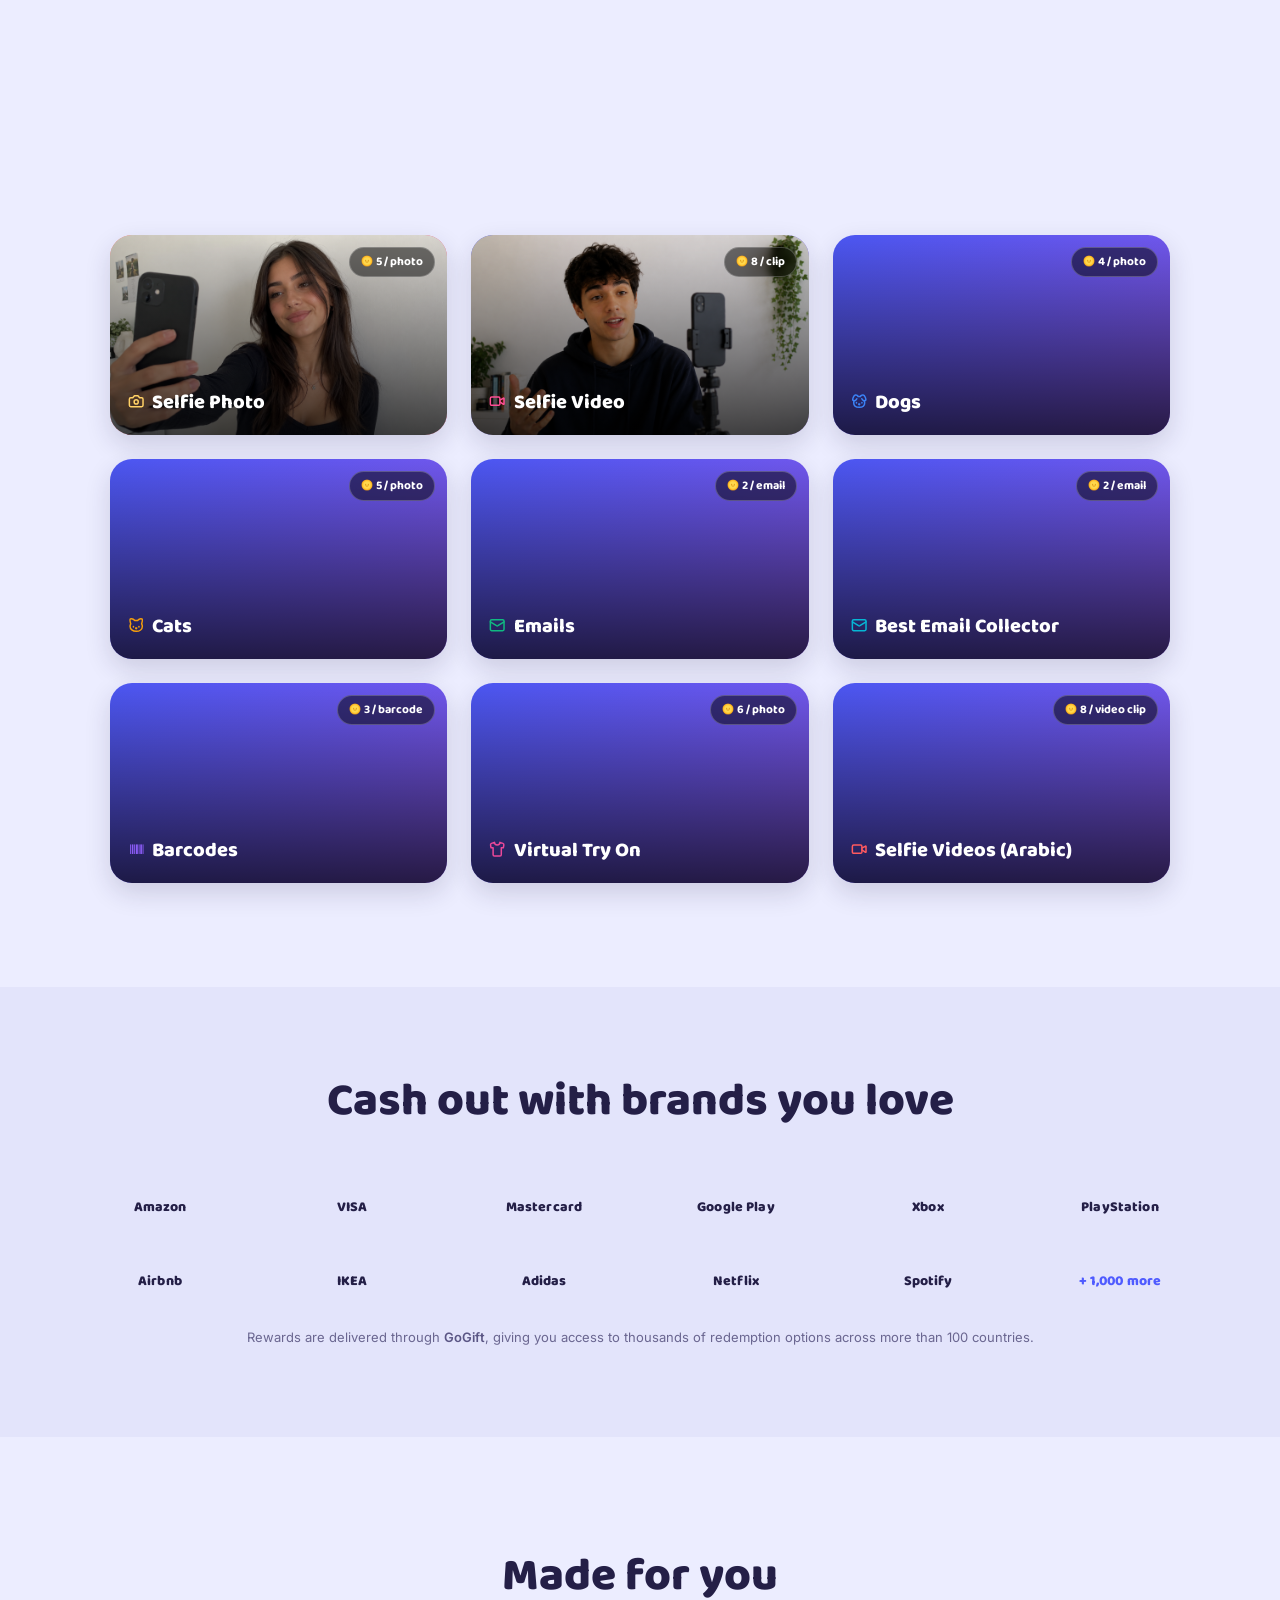
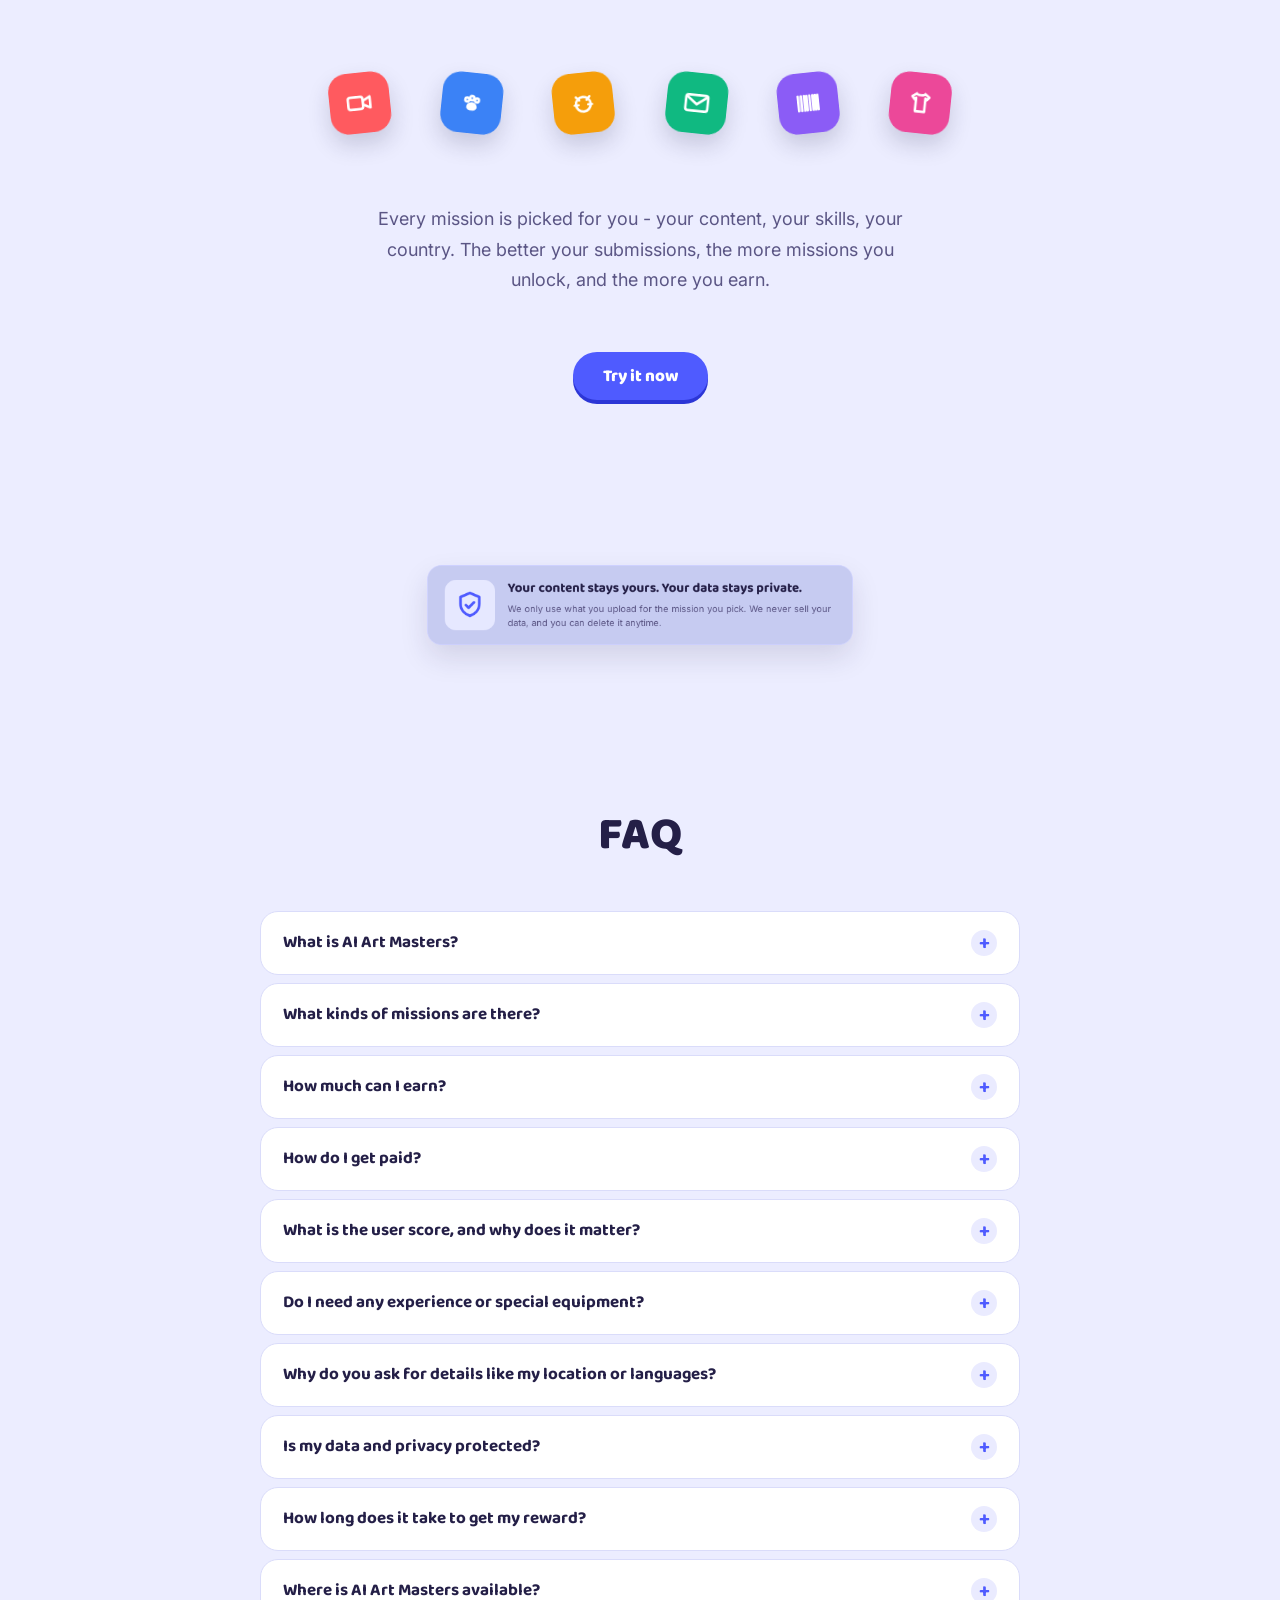
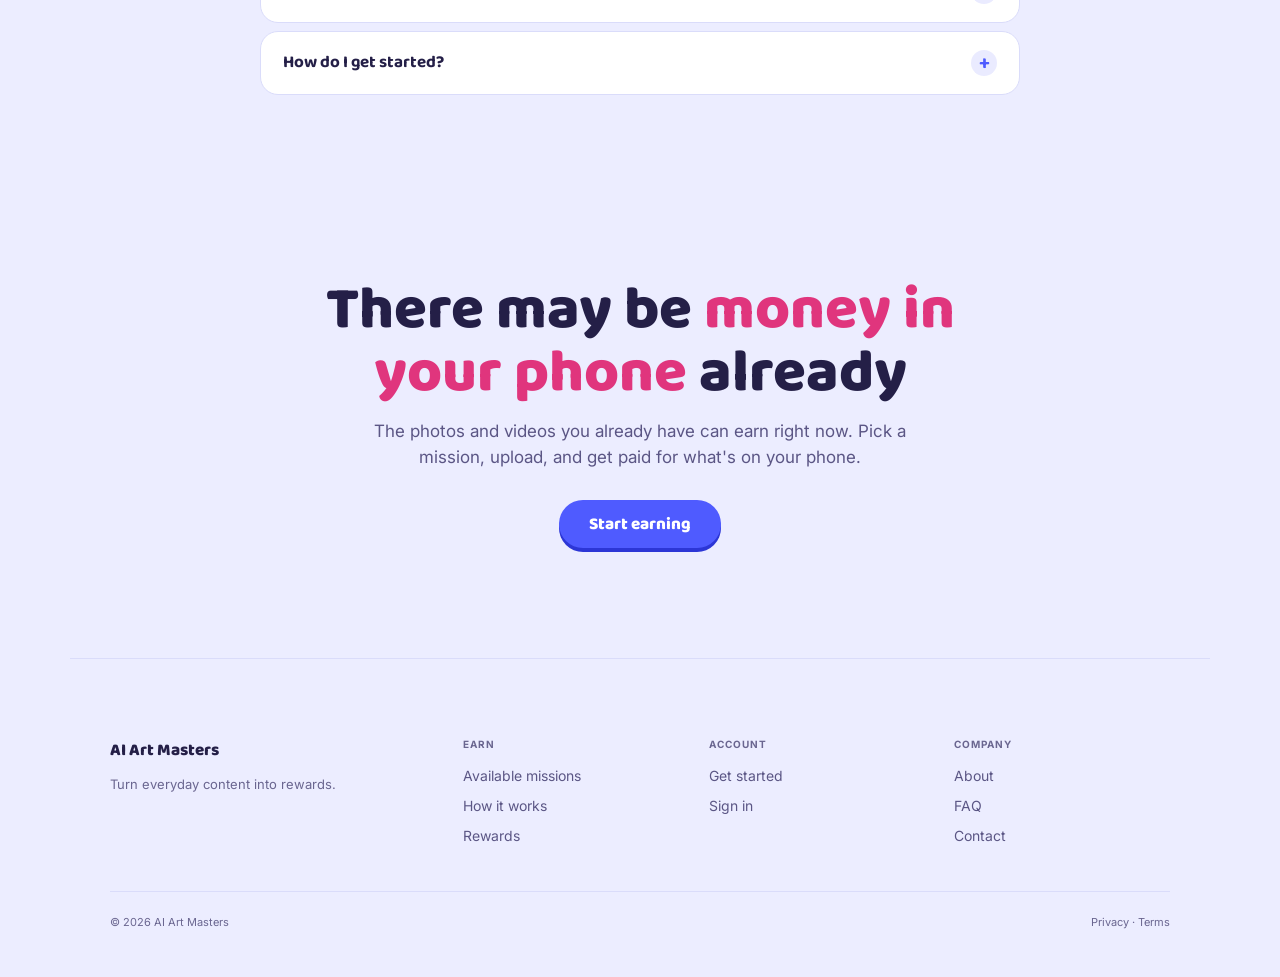
==== commit 58bbf0f2: "Profile + landing polish" ====
--- a/index.html
+++ b/index.html
@@ -1,11 +1,13 @@
 <!DOCTYPE html><html lang="en"><head><meta charset="UTF-8"><meta name="viewport" content="width=device-width,initial-scale=1">
 <title>AI Art Masters - Turn your content into rewards</title>
-<meta name="description" content="Browse active missions, upload qualifying photos, videos, emails and more, and earn rewards for every accepted submission.">
+<meta name="description" content="Browse active missions, upload qualifying photos, videos, emails and more, and earn rewards for every approved submission.">
 <link rel="preconnect" href="https://fonts.googleapis.com"><link rel="preconnect" href="https://fonts.gstatic.com" crossorigin>
 <link href="https://fonts.googleapis.com/css2?family=Baloo+2:wght@500;600;700;800&family=Inter:wght@400;500;600;700&display=swap" rel="stylesheet">
 <link rel="stylesheet" href="brand/aam.css">
 <script>try{if(!matchMedia('(prefers-reduced-motion: reduce)').matches)document.documentElement.classList.add('anim');}catch(e){}</script>
 <style>
+/* inner-link anchors (#briefs, #payout, #faq) clear the fixed ~72px nav instead of landing under it */
+html{scroll-padding-top:90px}
 /* Reward brand logos shown in monochrome for a cleaner, unified look */
 .paylogo>img{filter:grayscale(1);opacity:.62;transition:filter .2s,opacity .2s}
 .paylogo>img[alt="Spotify"]{filter:grayscale(1) brightness(.6)}   /* Spotify renders too light otherwise */
@@ -256,7 +258,7 @@
   <div class="hero-in">
     <div class="hcopy">
       <h1>Turn your everyday content into <span class="hl">rewards.</span></h1>
-      <p class="sub">Get custom missions made just for you, and earn for every accepted submission. No special skills required.</p>
+      <p class="sub">Get custom missions made just for you, and earn for every approved submission. No special skills required.</p>
       <div class="cta-row"><a class="btn btn-p btn-lg" href="welcome-quiz.html">Start earning</a><a class="btn btn-g btn-lg" href="#briefs">See available missions</a></div>
     </div>
     <div class="mock">
@@ -316,7 +318,7 @@
           <div class="scrn s3">
             <svg class="bigcoin" viewBox="0 0 20 20" aria-hidden="true"><circle cx="10" cy="10" r="9.4" fill="#E0951A"/><circle cx="10" cy="10" r="8.4" fill="#FFC22E"/><circle cx="10" cy="10" r="6.3" fill="#FFD84D"/><ellipse cx="7.9" cy="9" rx=".8" ry="1.1" fill="#D98A0A"/><ellipse cx="12.1" cy="9" rx=".8" ry="1.1" fill="#D98A0A"/><path d="M7.6 11.3 Q10 13.4 12.4 11.3" fill="none" stroke="#D98A0A" stroke-width="1.3" stroke-linecap="round"/><ellipse cx="7" cy="6.4" rx="2.4" ry="1.1" fill="#fff" opacity=".34"/></svg>
             <div class="earned">+4 coins</div>
-            <div class="esub">Dog photo accepted</div>
+            <div class="esub">Dog photo approved</div>
             <svg class="spk a" viewBox="0 0 24 24" fill="currentColor" aria-hidden="true"><path d="M12 2l2 6 6 2-6 2-2 6-2-6-6-2 6-2 2-6z"/></svg>
             <svg class="spk b" viewBox="0 0 24 24" fill="currentColor" aria-hidden="true"><path d="M12 2l2 6 6 2-6 2-2 6-2-6-6-2 6-2 2-6z"/></svg>
             <svg class="spk c" viewBox="0 0 24 24" fill="currentColor" aria-hidden="true"><path d="M12 2l2 6 6 2-6 2-2 6-2-6-6-2 6-2 2-6z"/></svg>
@@ -371,7 +373,7 @@
   <div class="flow">
     <div class="fstep"><div class="ic"><svg viewBox="0 0 24 24" fill="none"><rect x="3" y="6" width="18" height="14" rx="2.5" stroke="currentColor" stroke-width="1.9"/><circle cx="12" cy="13" r="3.6" stroke="currentColor" stroke-width="1.9"/><path d="M8 6l1.4-2.4h5.2L16 6" stroke="currentColor" stroke-width="1.9" stroke-linejoin="round"/></svg></div><div class="fbody"><h3>Choose a mission</h3><p>Browse available missions and see exactly what qualifies before you upload.</p></div></div>
     <div class="fstep"><div class="ic"><svg viewBox="0 0 24 24" fill="none"><path d="M12 16V4m0 0L7.5 8.5M12 4l4.5 4.5" stroke="currentColor" stroke-width="1.9" stroke-linecap="round" stroke-linejoin="round"/><path d="M4 15v3a2 2 0 002 2h12a2 2 0 002-2v-3" stroke="currentColor" stroke-width="1.9" stroke-linecap="round"/></svg></div><div class="fbody"><h3>Submit your content</h3><p>Upload content that matches the mission. Most submissions take less than a minute.</p></div></div>
-    <div class="fstep"><div class="ic"><svg viewBox="0 0 24 24" fill="none"><rect x="2.5" y="6" width="19" height="12" rx="2.5" stroke="currentColor" stroke-width="1.9"/><circle cx="12" cy="12" r="2.8" stroke="currentColor" stroke-width="1.9"/><path d="M6 9.5v5M18 9.5v5" stroke="currentColor" stroke-width="1.9" stroke-linecap="round"/></svg></div><div class="fbody"><h3>Earn rewards</h3><p>Accepted submissions earn coins you can redeem once you hit the payout amount.</p></div></div>
+    <div class="fstep"><div class="ic"><svg viewBox="0 0 24 24" fill="none"><rect x="2.5" y="6" width="19" height="12" rx="2.5" stroke="currentColor" stroke-width="1.9"/><circle cx="12" cy="12" r="2.8" stroke="currentColor" stroke-width="1.9"/><path d="M6 9.5v5M18 9.5v5" stroke="currentColor" stroke-width="1.9" stroke-linecap="round"/></svg></div><div class="fbody"><h3>Earn rewards</h3><p>Approved submissions earn coins you can redeem for a gift card.</p></div></div>
   </div>
   </div>
   </div>
@@ -431,15 +433,15 @@
 <section class="sec wrap" id="faq">
   <div class="sec-head reveal"><h2 class="sec-h2">FAQ</h2></div>
   <div class="faq stagger">
-    <details><summary>What is AI Art Masters?<span class="pm">+</span></summary><div class="faq-a">AI Art Masters is a marketplace that connects you with companies that need real, original data to build and improve AI. You complete simple missions using your own device - capture something quick like a selfie or a short video, or submit photos you already have - and earn points you redeem for gift cards.</div></details>
-    <details><summary>What kinds of missions are there?<span class="pm">+</span></summary><div class="faq-a">Two kinds, mostly. Quick captures - a selfie, a 15-second clip of you speaking, a photo of something around you. And gallery missions that use content you already have, like 50 photos of your cat or the clothes you wear. Surveys and annotation tasks are also available as a complementary, optional way to earn extra points between missions.</div></details>
-    <details><summary>How much can I earn?<span class="pm">+</span></summary><div class="faq-a">It depends on how many missions you complete and which ones you take on. As your user score grows, you unlock advanced missions worth far more points. You'll always see the reward before you start, so there are no surprises.</div></details>
-    <details><summary>How do I get paid?<span class="pm">+</span></summary><div class="faq-a">Your points collect in your AI Art Masters wallet, and you can easily redeem them whenever you like for gift cards from well-known brands available in your region. Your gift card is delivered straight to your email - no payment or bank details required.</div></details>
+    <details><summary>What is AI Art Masters?<span class="pm">+</span></summary><div class="faq-a">AI Art Masters is a marketplace that connects you with companies that need real, original data to build and improve AI. You complete simple missions using your own device - capture something quick like a selfie or a short video, or submit photos you already have - and earn coins you redeem for gift cards.</div></details>
+    <details><summary>What kinds of missions are there?<span class="pm">+</span></summary><div class="faq-a">Two kinds, mostly. Quick captures - a selfie, a 15-second clip of you speaking, a photo of something around you. And gallery missions that use content you already have, like 50 photos of your cat or the clothes you wear. Surveys and annotation tasks are also available as a complementary, optional way to earn extra coins between missions.</div></details>
+    <details><summary>How much can I earn?<span class="pm">+</span></summary><div class="faq-a">It depends on how many missions you complete and which ones you take on. As your user score grows, you unlock advanced missions worth far more coins. You'll always see the reward before you start, so there are no surprises.</div></details>
+    <details><summary>How do I get paid?<span class="pm">+</span></summary><div class="faq-a">Your coins collect in your AI Art Masters wallet, and you can easily redeem them whenever you like for gift cards from well-known brands available in your region. Your gift card is delivered straight to your email - no payment or bank details required.</div></details>
     <details><summary>What is the user score, and why does it matter?<span class="pm">+</span></summary><div class="faq-a">Your user score reflects how well you follow mission instructions and the quality of your submissions. The closer you follow the guidance, the more likely you are to be approved and the higher your score climbs. A higher score unlocks advanced, higher-value missions, so doing great work directly leads to earning more.</div></details>
     <details><summary>Do I need any experience or special equipment?<span class="pm">+</span></summary><div class="faq-a">No. If you have a smartphone, you can start. Every mission includes clear, step-by-step guidance, so you always know exactly what to do.</div></details>
     <details><summary>Why do you ask for details like my location or languages?<span class="pm">+</span></summary><div class="faq-a">Companies request data from specific places, languages, and backgrounds. Sharing a few attributes lets us show you only the missions you're eligible for and that fit your skills and capabilities - so you never waste time on missions that aren't a fit. You stay in control of what you share.</div></details>
     <details><summary>Is my data and privacy protected?<span class="pm">+</span></summary><div class="faq-a">Yes. AI Art Masters is operated by a publicly traded company, which means we follow data-protection and compliance rules closely. You choose what to submit, and your contributions are handled responsibly. <a href="#">Read our full privacy policy.</a></div></details>
-    <details><summary>How long does it take to get my reward?<span class="pm">+</span></summary><div class="faq-a">We guarantee a review within 48 hours of your submission. Once a mission is approved, your points are added to your wallet and you can redeem a gift card right away - delivered straight to your email.</div></details>
+    <details><summary>How long does it take to get my reward?<span class="pm">+</span></summary><div class="faq-a">We guarantee a review within 48 hours of your submission. Once a mission is approved, your coins are added to your wallet and you can redeem a gift card right away - delivered straight to your email.</div></details>
     <details><summary>Where is AI Art Masters available?<span class="pm">+</span></summary><div class="faq-a">AI Art Masters is built for a global audience, with missions and gift-card options tailored to your country.</div></details>
     <details><summary>How do I get started?<span class="pm">+</span></summary><div class="faq-a">Sign up for free, set up your profile, and pick your first mission. You can be earning within minutes.</div></details>
   </div>
@@ -456,6 +458,10 @@
 
 <script>
 (function(){
+  // Refresh lands at the top, not a half-restored mid-scroll frame: the browser otherwise restores the
+  // old scroll position before chrome.js (nav/footer) and missions.js inject content and change page
+  // height, which makes the restore point jump. Manual restoration avoids that.
+  try{ if('scrollRestoration' in history && !location.hash) history.scrollRestoration='manual'; }catch(e){}
   var anim=document.documentElement.classList.contains('anim');
   // nav scroll state + mobile toggle are handled by assets/chrome.js
   // hero device - three submission flows (photo → video → audio), each running
@@ -468,9 +474,9 @@
         s2t=dev.querySelector('.s2 .stitle'), earnedEl=dev.querySelector('.earned'),
         esubEl=dev.querySelector('.esub'), thnowEl=dev.querySelector('.s4 .thnow'), upT;
     var MEDIA=[
-      {id:'photo',base:96,coins:4,title:'Submit your photo', earn:'+4 coins', sub:'Dog photo accepted'},
-      {id:'video',base:92,coins:8,title:'Submit your video', earn:'+8 coins', sub:'Video accepted'},
-      {id:'audio',base:94,coins:6,title:'Submit your recording',  earn:'+6 coins', sub:'Audio recording accepted'}
+      {id:'photo',base:96,coins:4,title:'Submit your photo', earn:'+4 coins', sub:'Dog photo approved'},
+      {id:'video',base:92,coins:8,title:'Submit your video', earn:'+8 coins', sub:'Video approved'},
+      {id:'audio',base:94,coins:6,title:'Submit your recording',  earn:'+6 coins', sub:'Audio recording approved'}
     ];
     var mi=0;
     function countTo(el,from,to,dur){if(!el)return;var t0=performance.now();(function f(t){var k=Math.min(1,(t-t0)/dur);el.textContent=Math.round(from+(to-from)*k);if(k<1)requestAnimationFrame(f);})(performance.now());}
@@ -726,8 +732,13 @@
       if(menu){ menu.classList.remove('open'); if(tog) tog.setAttribute('aria-expanded','false'); }
       if(window.__howReveal) window.__howReveal();                                  // desktop scrub reveal
       [].forEach.call(how.querySelectorAll('.sec-head,.fstep'),function(el){el.classList.add('in');});  // mobile fade-in
+      // center the revealed title + steps in the viewport below the nav; if they're taller than that
+      // space (mobile / short windows), just clear the nav so the title is the first thing in view.
       var navH = nav ? nav.offsetHeight : 0;
-      var y = how.getBoundingClientRect().top + window.scrollY - navH - 14;         // title clears the fixed nav
+      var block = how.querySelector('.how-shift') || how;
+      var avail = window.innerHeight - navH, br = block.getBoundingClientRect();
+      var top = br.top + window.scrollY;
+      var y = (br.height < avail - 24) ? top - navH - (avail - br.height)/2 : top - navH - 20;
       window.scrollTo({ top: Math.max(y,0), behavior:'smooth' });
       if(history.replaceState) history.replaceState(null,'','#how');
     });
--- a/brand/aam.css
+++ b/brand/aam.css
@@ -40,6 +40,17 @@
 a{color:inherit;text-decoration:none}
 ::selection{background:var(--accent);color:#fff}
 :focus-visible{outline:none;box-shadow:0 0 0 2px #fff,0 0 0 4px var(--primary);border-radius:8px}
+/* "Complete your profile" banner - shared; one line on web, wraps on mobile. Starts hidden; chrome.js shows it only if the welcome-quiz is unfinished. */
+.setup{display:flex;align-items:center;gap:14px;background:var(--surface);border:1px solid var(--line);border-radius:14px;padding:16px;margin:0 0 22px;text-decoration:none;transition:border-color .2s}
+.setup:hover{border-color:var(--primary)}
+.setup .setup-h{flex:none;font-family:var(--fd);font-weight:800;font-size:14px;color:var(--ink)}
+.setup .setup-steps{flex:1;min-width:60px;display:flex;gap:4px}
+.setup .setup-steps span{flex:1;height:5px;border-radius:999px;background:var(--line)}
+.setup .setup-steps span.on{background:var(--primary)}
+.setup .setup-count{flex:none;font-family:var(--fm);font-size:12px;color:var(--ink3)}
+.setup .setup-reward{flex:none;font-family:var(--fd);font-weight:800;font-size:13px;color:var(--primary-deep)}
+.setup .setup-go{flex:none;padding:8px 14px 7px;font-size:13px}
+@media(max-width:560px){.setup{flex-wrap:wrap;gap:10px 12px}.setup .setup-steps{order:9;flex:1 1 100%}.setup .setup-go{order:10}}
 .wrap{max-width:1140px;margin:0 auto;padding:0 var(--pad)}
 
 /* NAV */
